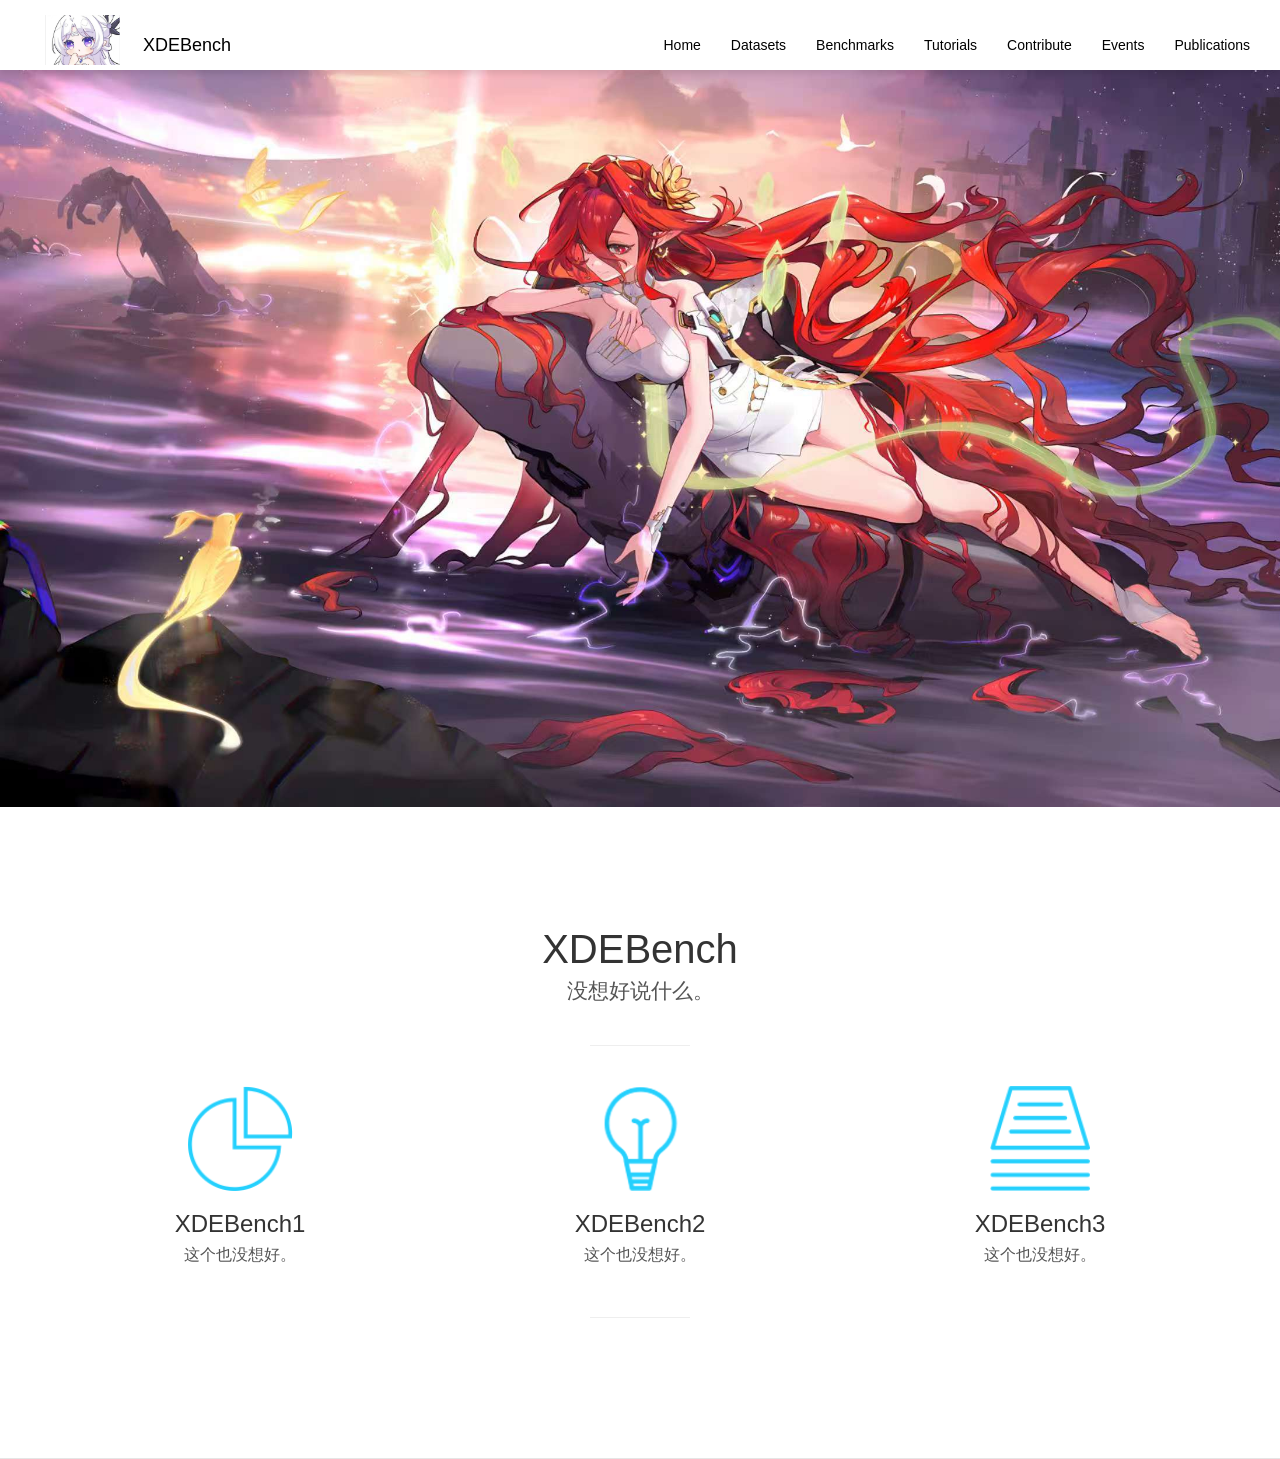
==== index.html @ a9903082 "Add files via upload" ====
<!DOCTYPE html>
<html lang="en">

<head>
    <meta charset="UTF-8">
    <title></title>
    <meta name="viewport" content="width=device-width, initial-scale=1.0">
    <link href="/css/bootstrap.min.css" rel="stylesheet" type="text/css">
    <link href="/css/docs.css" rel="stylesheet" type="text/css">
    <link href="/css/syntax.css" rel="stylesheet" type="text/css">
    <link href="http://10.10.21.150:8988/css/all-normal.css" rel="stylesheet" type="text/css">
    <link href="/css/theme.css" rel="stylesheet" type="text/css">
    <script src="/js/jquery.min.js"></script>
    <script src="/js/bootstrap.min.js"></script>
    <script src="/js/docs.min.js"></script>
</head>

<body>
<header id="top" style="position: fixed; top: 0; left: 0; right: 0; z-index: 1030;
                         background: #fff; box-shadow: 0 4px 6px rgba(0,0,0,.1);">
  <div class="container-fluid">
    <nav class="navbar navbar-default" style="background:#fff; border:none; margin:0;">
      <div class="navbar-header">
        <!-- 折叠按钮（左）-->
        <button type="button" class="navbar-toggle collapsed"
                data-toggle="collapse" data-target="#main-nav">
          <span class="sr-only">Toggle navigation</span>
          <span class="icon-bar"></span>
          <span class="icon-bar"></span>
          <span class="icon-bar"></span>
        </button>

        <!-- Logo + Brand -->
        <a class="navbar-brand" href="/" style="color:#000;">
          <img src="/images/logo.png"
            height="50"
            alt="logo"
            style="display:inline-block;
            vertical-align:middle;
            margin-right:8px;
            margin-top:-20px;">   <!-- ← 调节这里 -->
          XDEBench
        </a>
      </div>

      <!-- 导航菜单（右）-->
      <div class="collapse navbar-collapse" id="main-nav">
        <ul class="nav navbar-nav navbar-right">
          <li><a href="/"         style="color:#000;">Home</a></li>
          <li><a href="/article"  style="color:#000;">Datasets</a></li>
          <li><a href="/common/const.html" style="color:#000;">Benchmarks</a></li>
          <li><a href="/ui/typeface.html"  style="color:#000;">Tutorials</a></li>
          <li><a href="/gulp/install.html" style="color:#000;">Contribute</a></li>
          <li><a href="/record/record.html" style="color:#000;">Events</a></li>
          <li><a href="/works/css3.html"    style="color:#000;">Publications</a></li>
          
        </ul>
      </div>
    </nav>
  </div>
</header>

<!-- 给页面主体加顶部 padding，防止被固定 header 遮住 -->
<style>
  body { padding-top: 60px; }  /* 根据 header 实际高度微调 */
</style>

<main class="bs-docs-masthead">
    <a href="javascript:void(0)" hidefocus="true">
        <img src="/images/biglogo.jpg" alt="XDEBench" width="100%">
    </a>
</main>
<div class="bs-docs-featurette">
    <div class="container-px">
        <h2 class="bs-docs-featurette-title">XDEBench</h2>
        <p class="lead">没想好说什么。</p>

        <hr class="half-rule">

        <div class="row">
            <div class="col-sm-4">
                <img src="assets/images/index/icon1.png" height="105"/>
                <h3>XDEBench1</h3>
                <p>这个也没想好。</p>
            </div>
            <div class="col-sm-4">
                <img src="assets/images/index/icon2.png" height="105"/>
                <h3>XDEBench2</h3>
                <p>这个也没想好。</p>
            </div>
            <div class="col-sm-4">
                <img src="assets/images/index/icon3.png" height="105"/>
                <h3>XDEBench3</h3>
                <p>这个也没想好。</p>
            </div>
        </div>
        <hr class="half-rule">
    </div>
</div>
<footer class="footer navbar-inverse navbar-fixed-bottom">
    <p class="copyright">&copy;2025 XDEBench</p>
</footer>

</body>
</html>
---- css/docs.css ----
.hll {
    background-color: #ffc
}

.c {
    color: #999
}

.err {
    color: #A00;
    background-color: #FAA
}

.k {
    color: #069
}

.o {
    color: #555
}

.cm {
    color: #999
}

.cp {
    color: #099
}

.c1 {
    color: #999
}

.cs {
    color: #999
}

.gd {
    background-color: #FCC;
    border: 1px solid #C00
}

.ge {
    font-style: italic
}

.gr {
    color: red
}

.gh {
    color: #030
}

.gi {
    background-color: #CFC;
    border: 1px solid #0C0
}

.go {
    color: #AAA
}

.gp {
    color: #009
}

.gu {
    color: #030
}

.gt {
    color: #9C6
}

.kc {
    color: #069
}

.kd {
    color: #069
}

.kn {
    color: #069
}

.kp {
    color: #069
}

.kr {
    color: #069
}

.kt {
    color: #078
}

.m {
    color: #F60
}

.s {
    color: #d44950
}

.na {
    color: #4f9fcf
}

.nb {
    color: #366
}

.nc {
    color: #0A8
}

.no {
    color: #360
}

.nd {
    color: #99F
}

.ni {
    color: #999
}

.ne {
    color: #C00
}

.nf {
    color: #C0F
}

.nl {
    color: #99F
}

.nn {
    color: #0CF
}

.nt {
    color: #2f6f9f
}

.nv {
    color: #033
}

.ow {
    color: #000
}

.w {
    color: #bbb
}

.mf {
    color: #F60
}

.mh {
    color: #F60
}

.mi {
    color: #F60
}

.mo {
    color: #F60
}

.sb {
    color: #C30
}

.sc {
    color: #C30
}

.sd {
    color: #C30;
    font-style: italic
}

.s2 {
    color: #C30
}

.se {
    color: #C30
}

.sh {
    color: #C30
}

.si {
    color: #A00
}

.sx {
    color: #C30
}

.sr {
    color: #3AA
}

.s1 {
    color: #C30
}

.ss {
    color: #FC3
}

.bp {
    color: #366
}

.vc {
    color: #033
}

.vg {
    color: #033
}

.vi {
    color: #033
}

.il {
    color: #F60
}

.css .nt+.nt,.css .o,.css .o+.nt {
    color: #999
}

/*!
 * Bootstrap Docs (http://getbootstrap.com)
 * Copyright 2011-2015 Twitter, Inc.
 * Licensed under the Creative Commons Attribution 3.0 Unported License. For
 * details, see https://creativecommons.org/licenses/by/3.0/.
 */
body {
    position: relative
}

.table code {
    font-size: 13px;
    font-weight: 400
}

h2 code,h3 code,h4 code {
    background-color: inherit
}

.btn-outline {
    color: #563d7c;
    background-color: transparent;
    border-color: #563d7c
}

.btn-outline:active,.btn-outline:focus,.btn-outline:hover {
    color: #fff;
    background-color: #563d7c;
    border-color: #563d7c
}

.btn-outline-inverse {
    color: #fff;
    background-color: transparent;
    border-color: #cdbfe3
}

.btn-outline-inverse:active,.btn-outline-inverse:focus,.btn-outline-inverse:hover {
    color: #563d7c;
    text-shadow: none;
    background-color: #fff;
    border-color: #fff
}

.bs-docs-booticon {
    display: block;
    font-weight: 500;
    color: #fff;
    text-align: center;
    cursor: default;
    background-color: #563d7c;
    border-radius: 15%
}

.bs-docs-booticon-sm {
    width: 30px;
    height: 30px;
    font-size: 20px;
    line-height: 28px
}

.bs-docs-booticon-lg {
    width: 144px;
    height: 144px;
    font-size: 108px;
    line-height: 140px
}

.bs-docs-booticon-inverse {
    color: #563d7c;
    background-color: #fff
}

.bs-docs-booticon-outline {
    background-color: transparent;
    border: 1px solid #cdbfe3
}

#skippy {
    display: block;
    padding: 1em;
    color: #fff;
    background-color: #6f5499;
    outline: 0
}

#skippy .skiplink-text {
    padding: .5em;
    outline: 1px dotted
}

#content:focus {
    outline: 0
}

.bs-docs-nav {
    margin-bottom: 0;
    background-color: #fff;
    border-bottom: 0
}

.bs-home-nav .bs-nav-b {
    display: none
}

.bs-docs-nav .navbar-brand,.bs-docs-nav .navbar-nav>li>a {
    font-weight: 500;
    color: #563d7c
}

.bs-docs-nav .navbar-nav>.active>a,.bs-docs-nav .navbar-nav>.active>a:hover,.bs-docs-nav .navbar-nav>li>a:hover {
    color: #463265;
    background-color: #f9f9f9
}

.bs-docs-nav .navbar-toggle .icon-bar {
    background-color: #563d7c
}

.bs-docs-nav .navbar-header .navbar-toggle {
    border-color: #fff
}

.bs-docs-nav .navbar-header .navbar-toggle:focus,.bs-docs-nav .navbar-header .navbar-toggle:hover {
    background-color: #f9f9f9;
    border-color: #f9f9f9
}

.bs-docs-footer {
    padding-top: 40px;
    padding-bottom: 40px;
    margin-top: 100px;
    color: #767676;
    text-align: center;
    border-top: 1px solid #e5e5e5
}

.bs-docs-footer-links {
    padding-left: 0;
    margin-top: 20px
}

.bs-docs-footer-links li {
    display: inline;
    padding: 0 2px
}

.bs-docs-footer-links li:first-child {
    padding-left: 0
}

@media (min-width: 768px) {
    .bs-docs-footer p {
        margin-bottom:0
    }
}

.bs-docs-social {
    margin-bottom: 20px;
    text-align: center
}

.bs-docs-social-buttons {
    display: inline-block;
    padding-left: 0;
    margin-bottom: 0;
    list-style: none
}

.bs-docs-social-buttons li {
    display: inline-block;
    padding: 5px 8px;
    line-height: 1
}

.bs-docs-social-buttons .twitter-follow-button {
    width: 225px!important
}

.bs-docs-social-buttons .twitter-share-button {
    width: 98px!important
}

.github-btn {
    overflow: hidden;
    border: 0
}

.bs-docs-header,.bs-docs-masthead {
    position: relative;
    padding: 30px 0;
    color: #cdbfe3;
    text-align: center;
    text-shadow: 0 1px 0 rgba(0,0,0,.1);
    background-color: #6f5499;
    background-image: -webkit-gradient(linear,left top,left bottom,from(#563d7c),to(#6f5499));
    background-image: -webkit-linear-gradient(top,#563d7c 0,#6f5499 100%);
    background-image: -o-linear-gradient(top,#563d7c 0,#6f5499 100%);
    background-image: linear-gradient(to bottom,#563d7c 0,#6f5499 100%);
    filter: progid:DXImageTransform.Microsoft.gradient(startColorstr='#563d7c', endColorstr='#6F5499', GradientType=0);
    background-repeat: repeat-x
}

.bs-docs-masthead .bs-docs-booticon {
    margin: 0 auto 30px
}

.bs-docs-masthead h1 {
    font-weight: 300;
    line-height: 1;
    color: #fff
}

.bs-docs-masthead .lead {
    margin: 0 auto 30px;
    font-size: 20px;
    color: #fff
}

.bs-docs-masthead .version {
    margin-top: -15px;
    margin-bottom: 30px;
    color: #9783b9
}

.bs-docs-masthead .btn {
    width: 100%;
    padding: 15px 30px;
    font-size: 20px
}

@media (min-width: 480px) {
    .bs-docs-masthead .btn {
        width:auto
    }
}

@media (min-width: 768px) {
    .bs-docs-masthead {
        padding:0 0
    }

    .bs-docs-masthead h1 {
        font-size: 60px
    }

    .bs-docs-masthead .lead {
        font-size: 24px
    }
}

@media (min-width: 992px) {
    .bs-docs-masthead .lead {
        width:80%;
        font-size: 30px
    }
}

.bs-docs-header {
    margin-bottom: 40px;
    font-size: 20px
}

.bs-docs-header h1 {
    margin-top: 0;
    color: #fff
}

.bs-docs-header p {
    margin-bottom: 0;
    font-weight: 300;
    line-height: 1.4
}

.bs-docs-header .container {
    position: relative
}

@media (min-width: 768px) {
    .bs-docs-header {
        padding-top:60px;
        padding-bottom: 60px;
        font-size: 24px;
        text-align: left
    }

    .bs-docs-header h1 {
        font-size: 60px;
        line-height: 1
    }
}

@media (min-width: 992px) {
    .bs-docs-header h1,.bs-docs-header p {
        margin-right:380px
    }
}

.carbonad {
    width: auto!important;
    height: auto!important;
    padding: 20px!important;
    margin: 30px -15px -31px!important;
    overflow: hidden;
    font-size: 13px!important;
    line-height: 16px!important;
    text-align: left;
    background: 0 0!important;
    border: solid #866ab3!important;
    border-width: 1px 0!important
}

.carbonad-img {
    margin: 0!important
}

.carbonad-tag,.carbonad-text {
    display: block!important;
    float: none!important;
    width: auto!important;
    height: auto!important;
    margin-left: 145px!important;
    font-family: "Helvetica Neue",Helvetica,Arial,sans-serif!important
}

.carbonad-text {
    padding-top: 0!important
}

.carbonad-tag {
    color: inherit!important;
    text-align: left!important
}

.carbonad-tag a,.carbonad-text a {
    color: #fff!important
}

.carbonad #azcarbon>img {
    display: none
}

@media (min-width: 480px) {
    .carbonad {
        width:330px!important;
        margin: 20px auto!important;
        border-width: 1px!important;
        border-radius: 4px
    }

    .bs-docs-masthead .carbonad {
        margin: 50px auto 0!important
    }
}

@media (min-width: 768px) {
    .carbonad {
        margin-right:0!important;
        margin-left: 0!important
    }
}

@media (min-width: 992px) {
    .carbonad {
        position:absolute;
        top: 0;
        right: 15px;
        width: 330px!important;
        padding: 15px!important;
        margin: 0!important
    }

    .bs-docs-masthead .carbonad {
        position: static
    }
}

.bs-docs-featurette {
    padding-top: 40px;
    padding-bottom: 40px;
    font-size: 16px;
    line-height: 1.5;
    color: #555;
    text-align: center;
    background-color: #fff;
    border-bottom: 1px solid #e5e5e5
}

.bs-docs-featurette+.bs-docs-footer {
    margin-top: 0;
    border-top: 0
}

.bs-docs-featurette-title {
    margin-bottom: 5px;
    font-size: 30px;
    font-weight: 400;
    color: #333
}

.half-rule {
    width: 100px;
    margin: 40px auto
}

.bs-docs-featurette h3 {
    margin-bottom: 5px;
    font-weight: 400;
    color: #333
}

.bs-docs-featurette-img {
    display: block;
    margin-bottom: 20px;
    color: #333
}

.bs-docs-featurette-img:hover {
    color: #337ab7;
    text-decoration: none
}

.bs-docs-featurette-img img {
    display: block;
    margin-bottom: 15px
}

@media (min-width: 480px) {
    .bs-docs-featurette .img-responsive {
        margin-top:30px
    }
}

@media (min-width: 768px) {
    .bs-docs-featurette {
        padding-top:100px;
        padding-bottom: 100px
    }

    .bs-docs-featurette-title {
        font-size: 40px
    }

    .bs-docs-featurette .lead {
        max-width: 80%;
        margin-right: auto;
        margin-left: auto
    }

    .bs-docs-featurette .img-responsive {
        margin-top: 0
    }
}

.bs-docs-featured-sites {
    margin-right: -1px;
    margin-left: -1px
}

.bs-docs-featured-sites .col-xs-6 {
    padding: 1px
}

.bs-docs-featured-sites .img-responsive {
    margin-top: 0
}

@media (min-width: 768px) {
    .bs-docs-featured-sites .col-sm-3:first-child img {
        border-top-left-radius:4px;
        border-bottom-left-radius: 4px
    }

    .bs-docs-featured-sites .col-sm-3:last-child img {
        border-top-right-radius: 4px;
        border-bottom-right-radius: 4px
    }
}

.bs-examples .thumbnail {
    margin-bottom: 10px
}

.bs-examples h4 {
    margin-bottom: 5px
}

.bs-examples p {
    margin-bottom: 20px
}

@media (max-width: 480px) {
    .bs-examples {
        margin-right:-10px;
        margin-left: -10px
    }

    .bs-examples>[class^=col-] {
        padding-right: 10px;
        padding-left: 10px
    }
}

.bs-docs-sidebar.affix {
    position: static
}

@media (min-width: 768px) {
    .bs-docs-sidebar {
        padding-left:20px
    }
}

.bs-docs-sidenav {
    margin-top: 20px;
    margin-bottom: 20px
}

.bs-docs-sidebar .nav>li>a {
    display: block;
    padding: 4px 20px;
    font-size: 13px;
    font-weight: 500;
    color: #767676
}

.bs-docs-sidebar .nav>li>a:focus,.bs-docs-sidebar .nav>li>a:hover {
    padding-left: 19px;
    color: #563d7c;
    text-decoration: none;
    background-color: transparent;
    border-left: 1px solid #563d7c
}

.bs-docs-sidebar .nav>.active:focus>a,.bs-docs-sidebar .nav>.active:hover>a,.bs-docs-sidebar .nav>.active>a {
    padding-left: 18px;
    font-weight: 700;
    color: #563d7c;
    background-color: transparent;
    border-left: 2px solid #563d7c
}

.bs-docs-sidebar .nav .nav {
    /*display: none;*/
    padding-bottom: 10px
}

.bs-docs-sidebar .nav .nav>li>a {
    padding-top: 1px;
    padding-bottom: 1px;
    padding-left: 30px;
    font-size: 12px;
    font-weight: 400
}

.bs-docs-sidebar .nav .nav>li>a:focus,.bs-docs-sidebar .nav .nav>li>a:hover {
    padding-left: 29px
}

.bs-docs-sidebar .nav .nav>.active:focus>a,.bs-docs-sidebar .nav .nav>.active:hover>a,.bs-docs-sidebar .nav .nav>.active>a {
    padding-left: 28px;
    font-weight: 500
}

.back-to-top,.bs-docs-theme-toggle {
    display: none;
    padding: 4px 10px;
    margin-top: 10px;
    margin-left: 10px;
    font-size: 12px;
    font-weight: 500;
    color: #999
}

.back-to-top:hover,.bs-docs-theme-toggle:hover {
    color: #563d7c;
    text-decoration: none
}

.bs-docs-theme-toggle {
    margin-top: 0
}

@media (min-width: 768px) {
    .back-to-top,.bs-docs-theme-toggle {
        display:block
    }
}

@media (min-width: 992px) {
    .bs-docs-sidebar .nav>.active>ul {
        display:block
    }

    .bs-docs-sidebar.affix,.bs-docs-sidebar.affix-bottom {
        /* width: 213px;*/
     }

     .bs-docs-sidebar.affix {
         position: fixed;
         top: 20px
     }

     .bs-docs-sidebar.affix-bottom {
         position: absolute
     }

     .bs-docs-sidebar.affix .bs-docs-sidenav,.bs-docs-sidebar.affix-bottom .bs-docs-sidenav {
         margin-top: 0;
         margin-bottom: 0
     }
 }

 @media (min-width: 1200px) {
     .bs-docs-sidebar.affix,.bs-docs-sidebar.affix-bottom {
         /* width:263px */
    }
}

.bs-docs-section {
    margin-bottom: 60px
}

.bs-docs-section:last-child {
    margin-bottom: 0
}

h1[id] {
    padding-top: 20px;
    margin-top: 0
}

.bs-callout {
    padding: 20px;
    margin: 20px 0;
    border: 1px solid #eee;
    border-left-width: 5px;
    border-radius: 3px
}

.bs-callout h4 {
    margin-top: 0;
    margin-bottom: 5px
}

.bs-callout p:last-child {
    margin-bottom: 0
}

.bs-callout code {
    border-radius: 3px
}

.bs-callout+.bs-callout {
    margin-top: -5px
}

.bs-callout-danger {
    border-left-color: #ce4844
}

.bs-callout-danger h4 {
    color: #ce4844
}

.bs-callout-warning {
    border-left-color: #aa6708
}

.bs-callout-warning h4 {
    color: #aa6708
}

.bs-callout-info {
    border-left-color: #1b809e
}

.bs-callout-info h4 {
    color: #1b809e
}

.color-swatches {
    margin: 0 -5px;
    overflow: hidden
}

.color-swatch {
    float: left;
    width: 60px;
    height: 60px;
    margin: 0 5px;
    border-radius: 3px
}

@media (min-width: 768px) {
    .color-swatch {
        width:100px;
        height: 100px
    }
}

.color-swatches .gray-darker {
    background-color: #222
}

.color-swatches .gray-dark {
    background-color: #333
}

.color-swatches .gray {
    background-color: #555
}

.color-swatches .gray-light {
    background-color: #999
}

.color-swatches .gray-lighter {
    background-color: #eee
}

.color-swatches .brand-primary {
    background-color: #337ab7
}

.color-swatches .brand-success {
    background-color: #5cb85c
}

.color-swatches .brand-warning {
    background-color: #f0ad4e
}

.color-swatches .brand-danger {
    background-color: #d9534f
}

.color-swatches .brand-info {
    background-color: #5bc0de
}

.color-swatches .bs-purple {
    background-color: #563d7c
}

.color-swatches .bs-purple-light {
    background-color: #c7bfd3
}

.color-swatches .bs-purple-lighter {
    background-color: #e5e1ea
}

.color-swatches .bs-gray {
    background-color: #f9f9f9
}

.bs-team .team-member {
    line-height: 32px;
    color: #555
}

.bs-team .team-member:hover {
    color: #333;
    text-decoration: none
}

.bs-team .github-btn {
    float: right;
    width: 180px;
    height: 20px;
    margin-top: 6px
}

.bs-team img {
    float: left;
    width: 32px;
    margin-right: 10px;
    border-radius: 4px
}

.bs-docs-browser-bugs td p {
    margin-bottom: 0
}

.bs-docs-browser-bugs th:first-child {
    width: 18%
}

.show-grid {
    margin-bottom: 15px
}

.show-grid [class^=col-] {
    padding-top: 10px;
    padding-bottom: 10px;
    background-color: #eee;
    background-color: rgba(86,61,124,.15);
    border: 1px solid #ddd;
    border: 1px solid rgba(86,61,124,.2)
}

.bs-example {
    position: relative;
    padding: 45px 15px 15px;
    margin: 0 -15px 15px;
    border-color: #e5e5e5 #eee #eee;
    border-style: solid;
    border-width: 1px 0;
    -webkit-box-shadow: inset 0 3px 6px rgba(0,0,0,.05);
    box-shadow: inset 0 3px 6px rgba(0,0,0,.05)
}

.bs-example:after {
    position: absolute;
    top: 15px;
    left: 15px;
    font-size: 12px;
    font-weight: 700;
    color: #959595;
    text-transform: uppercase;
    letter-spacing: 1px;
    content: "Example"
}

.bs-example-padded-bottom {
    padding-bottom: 24px
}

.bs-example+.highlight,.bs-example+.zero-clipboard+.highlight {
    margin: -15px -15px 15px;
    border-width: 0 0 1px;
    border-radius: 0
}

@media (min-width: 768px) {
    .bs-example {
        margin-right:0;
        margin-left: 0;
        background-color: #fff;
        border-color: #ddd;
        border-width: 1px;
        border-radius: 4px 4px 0 0;
        -webkit-box-shadow: none;
        box-shadow: none
    }

    .bs-example+.highlight,.bs-example+.zero-clipboard+.highlight {
        margin-top: -16px;
        margin-right: 0;
        margin-left: 0;
        border-width: 1px;
        border-bottom-right-radius: 4px;
        border-bottom-left-radius: 4px
    }

    .bs-example-standalone {
        border-radius: 4px
    }
}

.bs-example .container {
    width: auto
}

.bs-example>.alert:last-child,.bs-example>.form-control:last-child,.bs-example>.jumbotron:last-child,.bs-example>.list-group:last-child,.bs-example>.navbar:last-child,.bs-example>.panel:last-child,.bs-example>.progress:last-child,.bs-example>.table-responsive:last-child>.table,.bs-example>.table:last-child,.bs-example>.well:last-child,.bs-example>blockquote:last-child,.bs-example>ol:last-child,.bs-example>p:last-child,.bs-example>ul:last-child {
    margin-bottom: 0
}

.bs-example>p>.close {
    float: none
}

.bs-example-type .table .type-info {
    color: #767676;
    vertical-align: middle
}

.bs-example-type .table td {
    padding: 15px 0;
    border-color: #eee
}

.bs-example-type .table tr:first-child td {
    border-top: 0
}

.bs-example-type h1,.bs-example-type h2,.bs-example-type h3,.bs-example-type h4,.bs-example-type h5,.bs-example-type h6 {
    margin: 0
}

.bs-example-bg-classes p {
    padding: 15px
}

.bs-example>.img-circle,.bs-example>.img-rounded,.bs-example>.img-thumbnail {
    margin: 5px
}

.bs-example>.table-responsive>.table {
    background-color: #fff
}

.bs-example>.btn,.bs-example>.btn-group {
    margin-top: 5px;
    margin-bottom: 5px
}

.bs-example>.btn-toolbar+.btn-toolbar {
    margin-top: 10px
}

.bs-example-control-sizing input[type=text]+input[type=text],.bs-example-control-sizing select {
    margin-top: 10px
}

.bs-example-form .input-group {
    margin-bottom: 10px
}

.bs-example>textarea.form-control {
    resize: vertical
}

.bs-example>.list-group {
    max-width: 400px
}

.bs-example .navbar:last-child {
    margin-bottom: 0
}

.bs-navbar-bottom-example,.bs-navbar-top-example {
    z-index: 1;
    padding: 0;
    overflow: hidden
}

.bs-navbar-bottom-example .navbar-header,.bs-navbar-top-example .navbar-header {
    margin-left: 0
}

.bs-navbar-bottom-example .navbar-fixed-bottom,.bs-navbar-top-example .navbar-fixed-top {
    position: relative;
    margin-right: 0;
    margin-left: 0
}

.bs-navbar-top-example {
    padding-bottom: 45px
}

.bs-navbar-top-example:after {
    top: auto;
    bottom: 15px
}

.bs-navbar-top-example .navbar-fixed-top {
    top: -1px
}

.bs-navbar-bottom-example {
    padding-top: 45px
}

.bs-navbar-bottom-example .navbar-fixed-bottom {
    bottom: -1px
}

.bs-navbar-bottom-example .navbar {
    margin-bottom: 0
}

@media (min-width: 768px) {
    .bs-navbar-bottom-example .navbar-fixed-bottom,.bs-navbar-top-example .navbar-fixed-top {
        position:absolute
    }
}

.bs-example .pagination {
    margin-top: 10px;
    margin-bottom: 10px
}

.bs-example>.pager {
    margin-top: 0
}

.bs-example-modal {
    background-color: #f5f5f5
}

.bs-example-modal .modal {
    position: relative;
    top: auto;
    right: auto;
    bottom: auto;
    left: auto;
    z-index: 1;
    display: block
}

.bs-example-modal .modal-dialog {
    left: auto;
    margin-right: auto;
    margin-left: auto
}

.bs-example>.dropdown>.dropdown-toggle {
    float: left
}

.bs-example>.dropdown>.dropdown-menu {
    position: static;
    display: block;
    margin-bottom: 5px;
    clear: left
}

.bs-example-tabs .nav-tabs {
    margin-bottom: 15px
}

.bs-example-tooltips {
    text-align: center
}

.bs-example-tooltips>.btn {
    margin-top: 5px;
    margin-bottom: 5px
}

.bs-example-tooltip .tooltip {
    position: relative;
    display: inline-block;
    margin: 10px 20px;
    opacity: 1
}

.bs-example-popover {
    padding-bottom: 24px;
    background-color: #f9f9f9
}

.bs-example-popover .popover {
    position: relative;
    display: block;
    float: left;
    width: 260px;
    margin: 20px
}

.scrollspy-example {
    position: relative;
    height: 200px;
    margin-top: 10px;
    overflow: auto
}

.bs-example>.nav-pills-stacked-example {
    max-width: 300px
}

#collapseExample .well {
    margin-bottom: 0
}

.bs-events-table>tbody>tr>td:first-child,.bs-events-table>thead>tr>th:first-child {
    white-space: nowrap
}

.bs-events-table>thead>tr>th:first-child {
    width: 150px
}

.js-options-table>thead>tr>th:nth-child(1),.js-options-table>thead>tr>th:nth-child(2) {
    width: 100px
}

.js-options-table>thead>tr>th:nth-child(3) {
    width: 50px
}

.highlight {
    padding: 9px 14px;
    margin-bottom: 14px;
    background-color: #f7f7f9;
    border: 1px solid #e1e1e8;
    border-radius: 4px
}

.highlight pre {
    padding: 0;
    margin-top: 0;
    margin-bottom: 0;
    word-break: normal;
    white-space: nowrap;
    background-color: transparent;
    border: 0
}

.highlight pre code {
    font-size: inherit;
    color: #333
}

.highlight pre code:first-child {
    display: inline-block;
    padding-right: 45px
}

.table-responsive .highlight pre {
    white-space: normal
}

.bs-table th small,.responsive-utilities th small {
    display: block;
    font-weight: 400;
    color: #999
}

.responsive-utilities tbody th {
    font-weight: 400
}

.responsive-utilities td {
    text-align: center
}

.responsive-utilities td.is-visible {
    color: #468847;
    background-color: #dff0d8!important
}

.responsive-utilities td.is-hidden {
    color: #ccc;
    background-color: #f9f9f9!important
}

.responsive-utilities-test {
    margin-top: 5px
}

.responsive-utilities-test .col-xs-6 {
    margin-bottom: 10px
}

.responsive-utilities-test span {
    display: block;
    padding: 15px 10px;
    font-size: 14px;
    font-weight: 700;
    line-height: 1.1;
    text-align: center;
    border-radius: 4px
}

.hidden-on .col-xs-6 .hidden-lg,.hidden-on .col-xs-6 .hidden-md,.hidden-on .col-xs-6 .hidden-sm,.hidden-on .col-xs-6 .hidden-xs,.visible-on .col-xs-6 .hidden-lg,.visible-on .col-xs-6 .hidden-md,.visible-on .col-xs-6 .hidden-sm,.visible-on .col-xs-6 .hidden-xs {
    color: #999;
    border: 1px solid #ddd
}

.hidden-on .col-xs-6 .visible-lg-block,.hidden-on .col-xs-6 .visible-md-block,.hidden-on .col-xs-6 .visible-sm-block,.hidden-on .col-xs-6 .visible-xs-block,.visible-on .col-xs-6 .visible-lg-block,.visible-on .col-xs-6 .visible-md-block,.visible-on .col-xs-6 .visible-sm-block,.visible-on .col-xs-6 .visible-xs-block {
    color: #468847;
    background-color: #dff0d8;
    border: 1px solid #d6e9c6
}

.bs-glyphicons {
    margin: 0 -10px 20px;
    overflow: hidden
}

.bs-glyphicons-list {
    padding-left: 0;
    list-style: none
}

.bs-glyphicons li {
    float: left;
    width: 25%;
    height: 115px;
    padding: 10px;
    font-size: 10px;
    line-height: 1.4;
    text-align: center;
    background-color: #f9f9f9;
    border: 1px solid #fff
}

.bs-glyphicons .glyphicon {
    margin-top: 5px;
    margin-bottom: 10px;
    font-size: 24px
}

.bs-glyphicons .glyphicon-class {
    display: block;
    text-align: center;
    word-wrap: break-word
}

.bs-glyphicons li:hover {
    color: #fff;
    background-color: #563d7c
}

@media (min-width: 768px) {
    .bs-glyphicons {
        margin-right:0;
        margin-left: 0
    }

    .bs-glyphicons li {
        width: 12.5%;
        font-size: 12px
    }
}

.bs-customizer .toggle {
    float: right;
    margin-top: 25px
}

.bs-customizer label {
    margin-top: 10px;
    font-weight: 500;
    color: #555
}

.bs-customizer h2 {
    padding-top: 30px;
    margin-top: 0;
    margin-bottom: 5px
}

.bs-customizer h3 {
    margin-bottom: 0
}

.bs-customizer h4 {
    margin-top: 15px;
    margin-bottom: 0
}

.bs-customizer .bs-callout h4 {
    margin-top: 0;
    margin-bottom: 5px
}

.bs-customizer input[type=text] {
    font-family: Menlo,Monaco,Consolas,"Courier New",monospace;
    background-color: #fafafa
}

.bs-customizer .help-block {
    margin-bottom: 5px;
    font-size: 12px
}

#less-section label {
    font-weight: 400
}

.bs-customize-download .btn-outline {
    padding: 20px
}

.bs-customizer-alert {
    position: fixed;
    top: 0;
    right: 0;
    left: 0;
    z-index: 1030;
    padding: 15px 0;
    color: #fff;
    background-color: #d9534f;
    border-bottom: 1px solid #b94441;
    -webkit-box-shadow: inset 0 1px 0 rgba(255,255,255,.25);
    box-shadow: inset 0 1px 0 rgba(255,255,255,.25)
}

.bs-customizer-alert .close {
    margin-top: -4px;
    font-size: 24px
}

.bs-customizer-alert p {
    margin-bottom: 0
}

.bs-customizer-alert .glyphicon {
    margin-right: 5px
}

.bs-customizer-alert pre {
    margin: 10px 0 0;
    color: #fff;
    background-color: #a83c3a;
    border-color: #973634;
    -webkit-box-shadow: inset 0 2px 4px rgba(0,0,0,.05),0 1px 0 rgba(255,255,255,.1);
    box-shadow: inset 0 2px 4px rgba(0,0,0,.05),0 1px 0 rgba(255,255,255,.1)
}

.bs-dropzone {
    position: relative;
    padding: 20px;
    margin-bottom: 20px;
    color: #777;
    text-align: center;
    border: 2px dashed #eee;
    border-radius: 4px
}

.bs-dropzone .import-header {
    margin-bottom: 5px
}

.bs-dropzone .glyphicon-download-alt {
    font-size: 40px
}

.bs-dropzone hr {
    width: 100px
}

.bs-dropzone .lead {
    margin-bottom: 10px;
    font-weight: 400;
    color: #333
}

#import-manual-trigger {
    cursor: pointer
}

.bs-dropzone p:last-child {
    margin-bottom: 0
}

.bs-brand-logos {
    display: table;
    width: 100%;
    margin-bottom: 15px;
    overflow: hidden;
    color: #563d7c;
    background-color: #f9f9f9;
    border-radius: 4px
}

.bs-brand-item {
    padding: 60px 0;
    text-align: center
}

.bs-brand-item+.bs-brand-item {
    border-top: 1px solid #fff
}

.bs-brand-logos .inverse {
    color: #fff;
    background-color: #563d7c
}

.bs-brand-item h1,.bs-brand-item h3 {
    margin-top: 0;
    margin-bottom: 0
}

.bs-brand-item .bs-docs-booticon {
    margin-right: auto;
    margin-left: auto
}

.bs-brand-item .glyphicon {
    width: 30px;
    height: 30px;
    margin: 10px auto -10px;
    line-height: 30px;
    color: #fff;
    border-radius: 50%
}

.bs-brand-item .glyphicon-ok {
    background-color: #5cb85c
}

.bs-brand-item .glyphicon-remove {
    background-color: #d9534f
}

@media (min-width: 768px) {
    .bs-brand-item {
        display:table-cell;
        width: 1%
    }

    .bs-brand-item+.bs-brand-item {
        border-top: 0;
        border-left: 1px solid #fff
    }

    .bs-brand-item h1 {
        font-size: 60px
    }
}

.zero-clipboard {
    position: relative;
    display: none
}

.btn-clipboard {
    position: absolute;
    top: 0;
    right: 0;
    z-index: 10;
    display: block;
    padding: 5px 8px;
    font-size: 12px;
    color: #767676;
    cursor: pointer;
    background-color: #fff;
    border: 1px solid #e1e1e8;
    border-radius: 0 4px 0 4px
}

.btn-clipboard-hover {
    color: #fff;
    background-color: #563d7c;
    border-color: #563d7c
}

@media (min-width: 768px) {
    .zero-clipboard {
        display:block
    }

    .bs-example+.zero-clipboard .btn-clipboard {
        top: -16px;
        border-top-right-radius: 0
    }
}

.anchorjs-link {
    color: inherit
}

@media (max-width: 480px) {
    .anchorjs-link {
        display:none
    }
}

:hover>.anchorjs-link {
    opacity: .75;
    -webkit-transition: color .16s linear;
    -o-transition: color .16s linear;
    transition: color .16s linear
}

.anchorjs-link:focus,:hover>.anchorjs-link:hover {
    text-decoration: none;
    opacity: 1
}

#focusedInput {
    border-color: #ccc;
    border-color: rgba(82,168,236,.8);
    outline: 0;
    outline: thin dotted\9;
    -webkit-box-shadow: 0 0 8px rgba(82,168,236,.6);
    box-shadow: 0 0 8px rgba(82,168,236,.6)
}
---- css/syntax.css ----
/* This css file is the colorful.css theme from https://github.com/iwootten/jekyll-syntax */

.highlight .hll { background-color: #ffffcc }
.highlight  { background: #ffffff; }
.highlight .c { color: #888888 } /* Comment */
.highlight .err { color: #FF0000; background-color: #FFAAAA } /* Error */
.highlight .k { color: #008800; font-weight: bold } /* Keyword */
.highlight .o { color: #333333 } /* Operator */
.highlight .cm { color: #888888 } /* Comment.Multiline */
.highlight .cp { color: #557799 } /* Comment.Preproc */
.highlight .c1 { color: #888888 } /* Comment.Single */
.highlight .cs { color: #cc0000; font-weight: bold } /* Comment.Special */
.highlight .gd { color: #A00000 } /* Generic.Deleted */
.highlight .ge { font-style: italic } /* Generic.Emph */
.highlight .gr { color: #FF0000 } /* Generic.Error */
.highlight .gh { color: #000080; font-weight: bold } /* Generic.Heading */
.highlight .gi { color: #00A000 } /* Generic.Inserted */
.highlight .go { color: #888888 } /* Generic.Output */
.highlight .gp { color: #c65d09; font-weight: bold } /* Generic.Prompt */
.highlight .gs { font-weight: bold } /* Generic.Strong */
.highlight .gu { color: #800080; font-weight: bold } /* Generic.Subheading */
.highlight .gt { color: #0044DD } /* Generic.Traceback */
.highlight .kc { color: #008800; font-weight: bold } /* Keyword.Constant */
.highlight .kd { color: #008800; font-weight: bold } /* Keyword.Declaration */
.highlight .kn { color: #008800; font-weight: bold } /* Keyword.Namespace */
.highlight .kp { color: #003388; font-weight: bold } /* Keyword.Pseudo */
.highlight .kr { color: #008800; font-weight: bold } /* Keyword.Reserved */
.highlight .kt { color: #333399; font-weight: bold } /* Keyword.Type */
.highlight .m { color: #6600EE; font-weight: bold } /* Literal.Number */
.highlight .s { background-color: #fff0f0 } /* Literal.String */
.highlight .na { color: #0000CC } /* Name.Attribute */
.highlight .nb { color: #007020 } /* Name.Builtin */
.highlight .nc { color: #BB0066; font-weight: bold } /* Name.Class */
.highlight .no { color: #003366; font-weight: bold } /* Name.Constant */
.highlight .nd { color: #555555; font-weight: bold } /* Name.Decorator */
.highlight .ni { color: #880000; font-weight: bold } /* Name.Entity */
.highlight .ne { color: #FF0000; font-weight: bold } /* Name.Exception */
.highlight .nf { color: #0066BB; font-weight: bold } /* Name.Function */
.highlight .nl { color: #997700; font-weight: bold } /* Name.Label */
.highlight .nn { color: #0e84b5; font-weight: bold } /* Name.Namespace */
.highlight .nt { color: #007700 } /* Name.Tag */
.highlight .nv { color: #996633 } /* Name.Variable */
.highlight .ow { color: #000000; font-weight: bold } /* Operator.Word */
.highlight .w { color: #bbbbbb } /* Text.Whitespace */
.highlight .mf { color: #6600EE; font-weight: bold } /* Literal.Number.Float */
.highlight .mh { color: #005588; font-weight: bold } /* Literal.Number.Hex */
.highlight .mi { color: #0000DD; font-weight: bold } /* Literal.Number.Integer */
.highlight .mo { color: #4400EE; font-weight: bold } /* Literal.Number.Oct */
.highlight .sb { background-color: #fff0f0 } /* Literal.String.Backtick */
.highlight .sc { color: #0044DD } /* Literal.String.Char */
.highlight .sd { color: #DD4422 } /* Literal.String.Doc */
.highlight .s2 { background-color: #fff0f0 } /* Literal.String.Double */
.highlight .se { color: #666666; font-weight: bold; background-color: #fff0f0 } /* Literal.String.Escape */
.highlight .sh { background-color: #fff0f0 } /* Literal.String.Heredoc */
.highlight .si { background-color: #eeeeee } /* Literal.String.Interpol */
.highlight .sx { color: #DD2200; background-color: #fff0f0 } /* Literal.String.Other */
.highlight .sr { color: #000000; background-color: #fff0ff } /* Literal.String.Regex */
.highlight .s1 { background-color: #fff0f0 } /* Literal.String.Single */
.highlight .ss { color: #AA6600 } /* Literal.String.Symbol */
.highlight .bp { color: #007020 } /* Name.Builtin.Pseudo */
.highlight .vc { color: #336699 } /* Name.Variable.Class */
.highlight .vg { color: #dd7700; font-weight: bold } /* Name.Variable.Global */
.highlight .vi { color: #3333BB } /* Name.Variable.Instance */
.highlight .il { color: #0000DD; font-weight: bold } /* Literal.Number.Integer.Long */
---- css/theme.css ----
body {
    font-family: 微软雅黑, 'Open Sans', sans-serif;
}

@font-face {
    font-family: "iconfont";
    src: url(../font/iconfont.ttf) format("truetype");
}

ul {
    list-style: none;
    margin: 0;
    padding: 0;
}

input,textarea {
    outline: none;
}
.tc {
    text-align: center;
}
.mb20 {
    margin-bottom: 20px;
}
.h100 {
    height: 100px;
}
.h150 {
    height: 150px;
}
.h40 {
    height: 40px;
}
.container-fluid {
    margin-top: 20px;
    margin-bottom: 0px;
}
.container-px {
    width: 1170px;
    margin: 0 auto;
}
.navbar {
    border-radius: 0;
    margin-bottom: 0;
}
.navbar-inverse .navbar-nav>li.active>a:hover {
    background: #777;
}
.copyright {
    color: #ffffff;
}

.footer {
    padding: 20px 0 10px;
    text-align: center;
}

.footer a {
    color: #ee4444;
}
.navbar-header {

}
.navbar-header img {
    padding:0 15px;
    float: left;
}
.sidebar h1 {
    color: #ee4444;
    font-size: 1.3em;
}

.sidebar a {
    color: #428bca;
}

.sidebar li {
    margin-top: .7em;
    line-height: 1em;
    margin-left: 10px;
}

.sidebar a:hover {
    color: #3071a9;
}

.container-left {
    margin: 0;
}

.well h1 {
    color: #aa6708;
    font-size: 1.4em;
    margin: 30px 0 10px;
    background: #fcf8e3;
    padding: 10px 5px;
    text-shadow: 1px 1px #000 ;
}
.well h1.none, .sidebar h1 {
    background: none;
    padding: 0;
    color: #333;
    text-shadow: none;
    margin-top: 20px;
}
.well h1.title {
    color: #428bca;
}
.well .time {
    margin-bottom: 20px;
}

.well h1.none:first-of-type,
.sidebar h1:first-of-type{
    margin-top: 0;
}

.well h1.none a{
    text-shadow: 1px 1px #000;
}

.well h5 {
    margin-top: 20px;
}
.well h5 strong {
    display: inline-block;
    padding: 5px 2px;
    background: #337ab7;
    text-shadow: 1px 1px 1px #000;
    color: #FFF;
}
.author {
    color: #ee4444;
}

.author a {
    color: #ee4444;
}

/*区块引用*/
blockquote {
    padding: 0;
    font-size: 14px;
}

blockquote li {
    margin-bottom: 5px;
}

/*给展现加个边框和内边距*/
.demo-border {
    border: 1px solid #CCC;
    padding: 10px;
    background: #FFF;
    margin-bottom: 20px;
    border-radius: 5px;
}

/*表格样式*/

.table > thead > tr > th,
.table > tbody > tr > th,
.table > thead > tr > td,
.table > tbody > tr > td{
    padding: 5px;
    line-height: 1.42857143;
}

/*图标展示*/
.demo-icons {
    overflow: hidden;
}
.demo-icons li {
    float: left;
    height: 180px;
    width: 195px;
    text-align: center;
}
.demo-icons li i {
    line-height: 1.4;
    font-size: 52px;
}
.demo-block {
    position: relative;
    margin-bottom: 20px;
}
.demo-block .ui-border-block {
    text-align: center;
    padding: 5px;
}

/*内边距*/
section[class^=ui-whitespace] {
    border: 1px solid #CCC;
    margin-bottom: 20px;
    background: #dff0d8;
}
section[class^=ui-whitespace] div{
    background: #ccc;
    text-align: center;
    color: #fff;
    padding: 5px;
}
.ui-whitespace-xxl{
    padding: 30px;
}
.ui-whitespace-xl{
    padding: 25px;
}
.ui-whitespace-lg{
    padding: 20px;
}
.ui-whitespace{
    padding: 15px;
}
.ui-whitespace-sm{
    padding: 10px;
}
.ui-whitespace-xs{
    padding: 5px;
}
.ui-whitespace-xs-lr{
    padding:0 5px;
}
.ui-whitespace-xs-tb{
    padding:5px 0;
}

/*图片*/
.demo-img {
    width: 150px;
    height: 80px;
    background: #ccc;
    margin-bottom: 10px;
}

/*弹性布局*/
.ui-flex div[class^=ui-col],
.ui-flex div[class^=ui-width],
.ui-fluid div[class^=ui-width]{
    background: #ccc;
    text-align: center;
    color: #fff;
    margin-bottom: 10px;
}
.ui-flex div[class^=ui-col],
.ui-width-10{
    margin:0 5px 5px 0;
}

/*标签*/
div[class^=ui-label-],
div[class^=ui-badge-]{
    padding: 5px;
}

/*按钮*/
.ui-btn-sm {
    width: 110px;
    height: 50px;
    line-height: 50px;
    border-radius: 6px;
    font-size: 26px;
}
.ui-btn {
    min-width: 110px;
    height: 60px;
    line-height: 60px;
    border-radius: 6px;
    font-size: 30px;
}
.ui-btn-lg {
    font-size: 36px;
    height: 88px;
    line-height: 88px;
    border-radius: 10px;
    margin-bottom: 10px;
}

.ui-btn-progress .ui-btn-inner {
    border-radius: 6px 0 0 6px;
}
.ui-btn-progress .ui-btn-inner span {
    width: 110px;
}

/*loading*/
.ui-loading {
    width: 40px;
    height: 40px;
}

/*单选框*/
.ui-radio input {
    width: 26px;
    height: 26px;
    vertical-align: -6.5px
}
.ui-radio input:before {
    width: 24px;
    height: 24px;
}
.ui-radio input:checked:after {
    width: 14px;
    height: 14px;
    margin-top: -7px;
    margin-left: -7px
}

/*多选框*/
.ui-checkbox input {
    width: 32px
}
.ui-checkbox input:after {
    line-height: 16px;
    font-size: 32px;
    top: -14.4px
}
.ui-form-item {
    font-size: 16px
}

/*开关*/
.ui-switch input {
    width: 52px;
    height: 32px;
    border-radius: 16px
}
.ui-switch input:after {
    width: 30px;
    height: 30px
}
.ui-switch input:before {
    width: 50px;
    height: 32px;
    border-radius: 15px;
    border: 1px solid #d5d5d5;
}
.ui-switch input:checked:after {
    left: 20px
}

.bs-docs-booticon-xl{
    width: 424px;
    border-radius: 10px;
}

/*作品堂*/
.works {
    padding: 10px;
}
.works > div{
    padding-bottom: 10px;
    margin-bottom: 10px;
}
.works > div a {
    display: block;
}
.works > div .img {
    width: 100%;
    background-size: contain;
    background: no-repeat center center;
    height: 200px;
}
.works > div:nth-of-type(3n) {
    margin-right: 0;
}
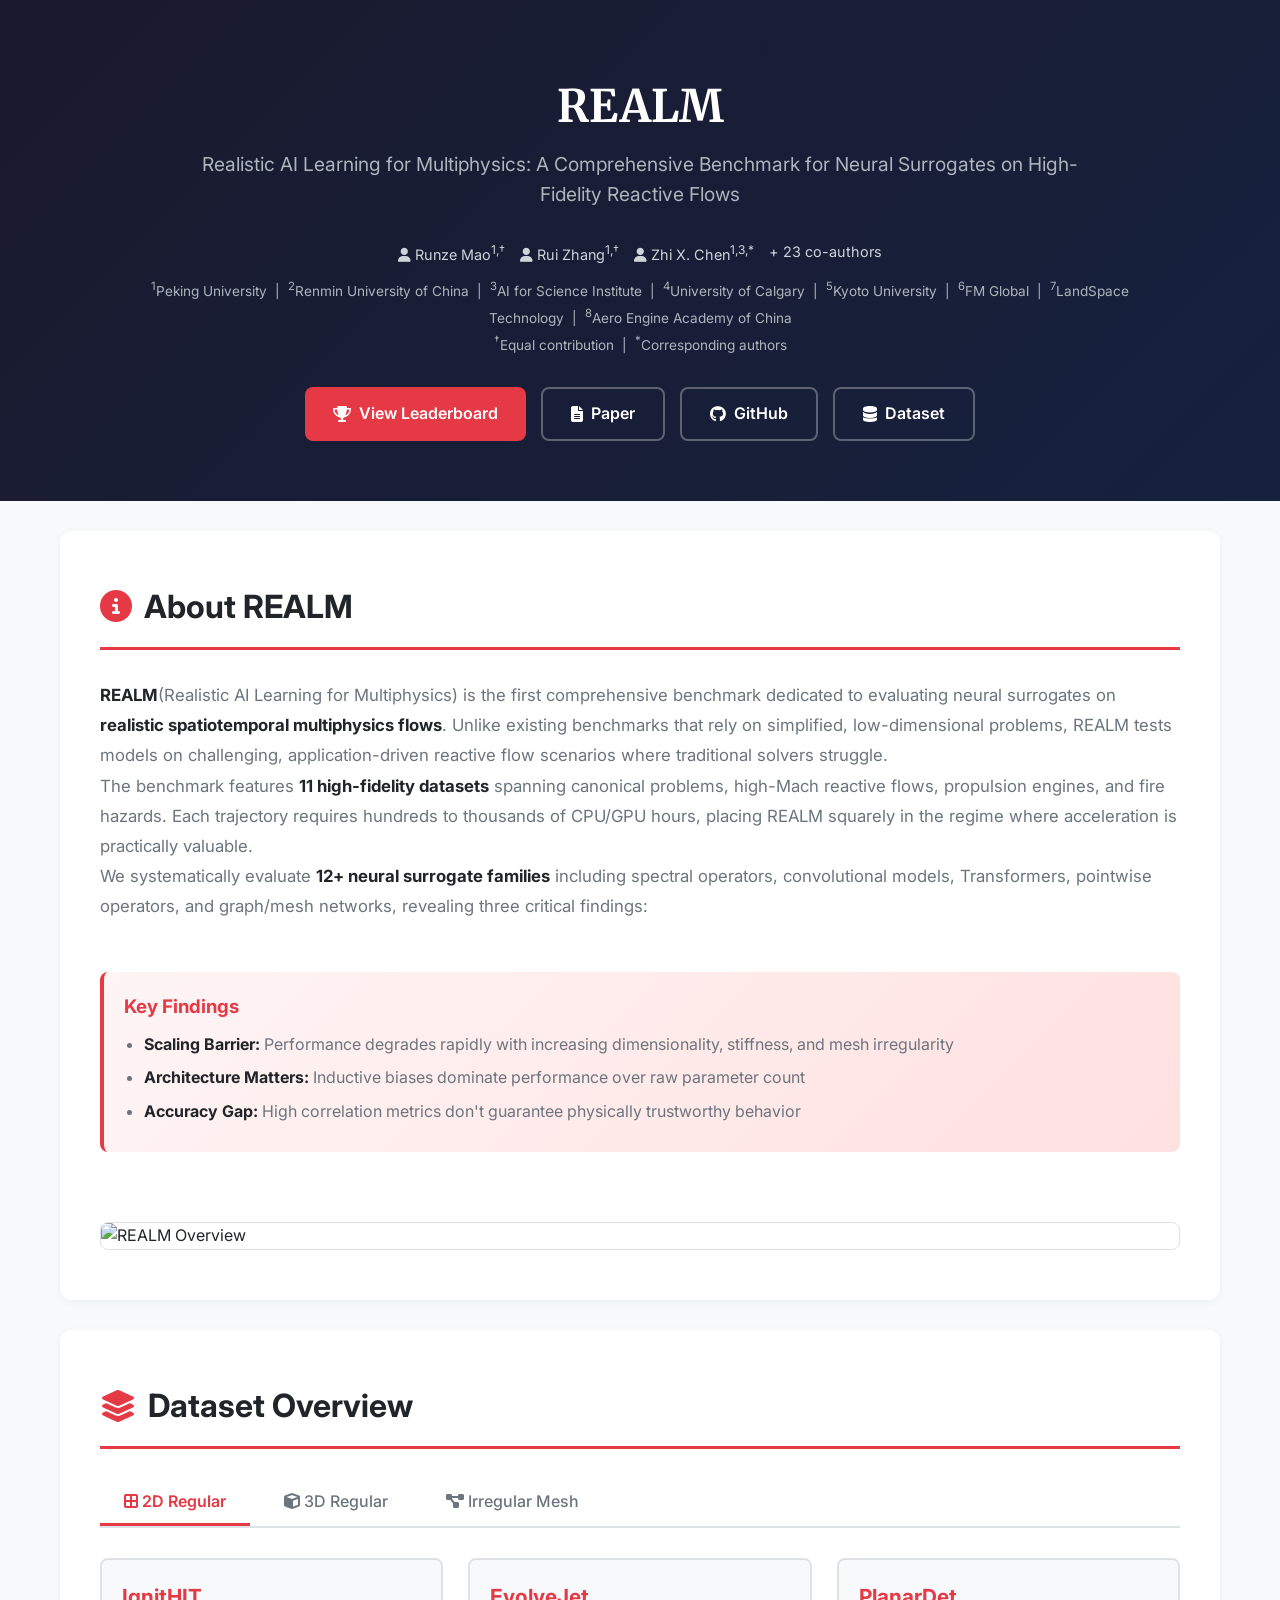
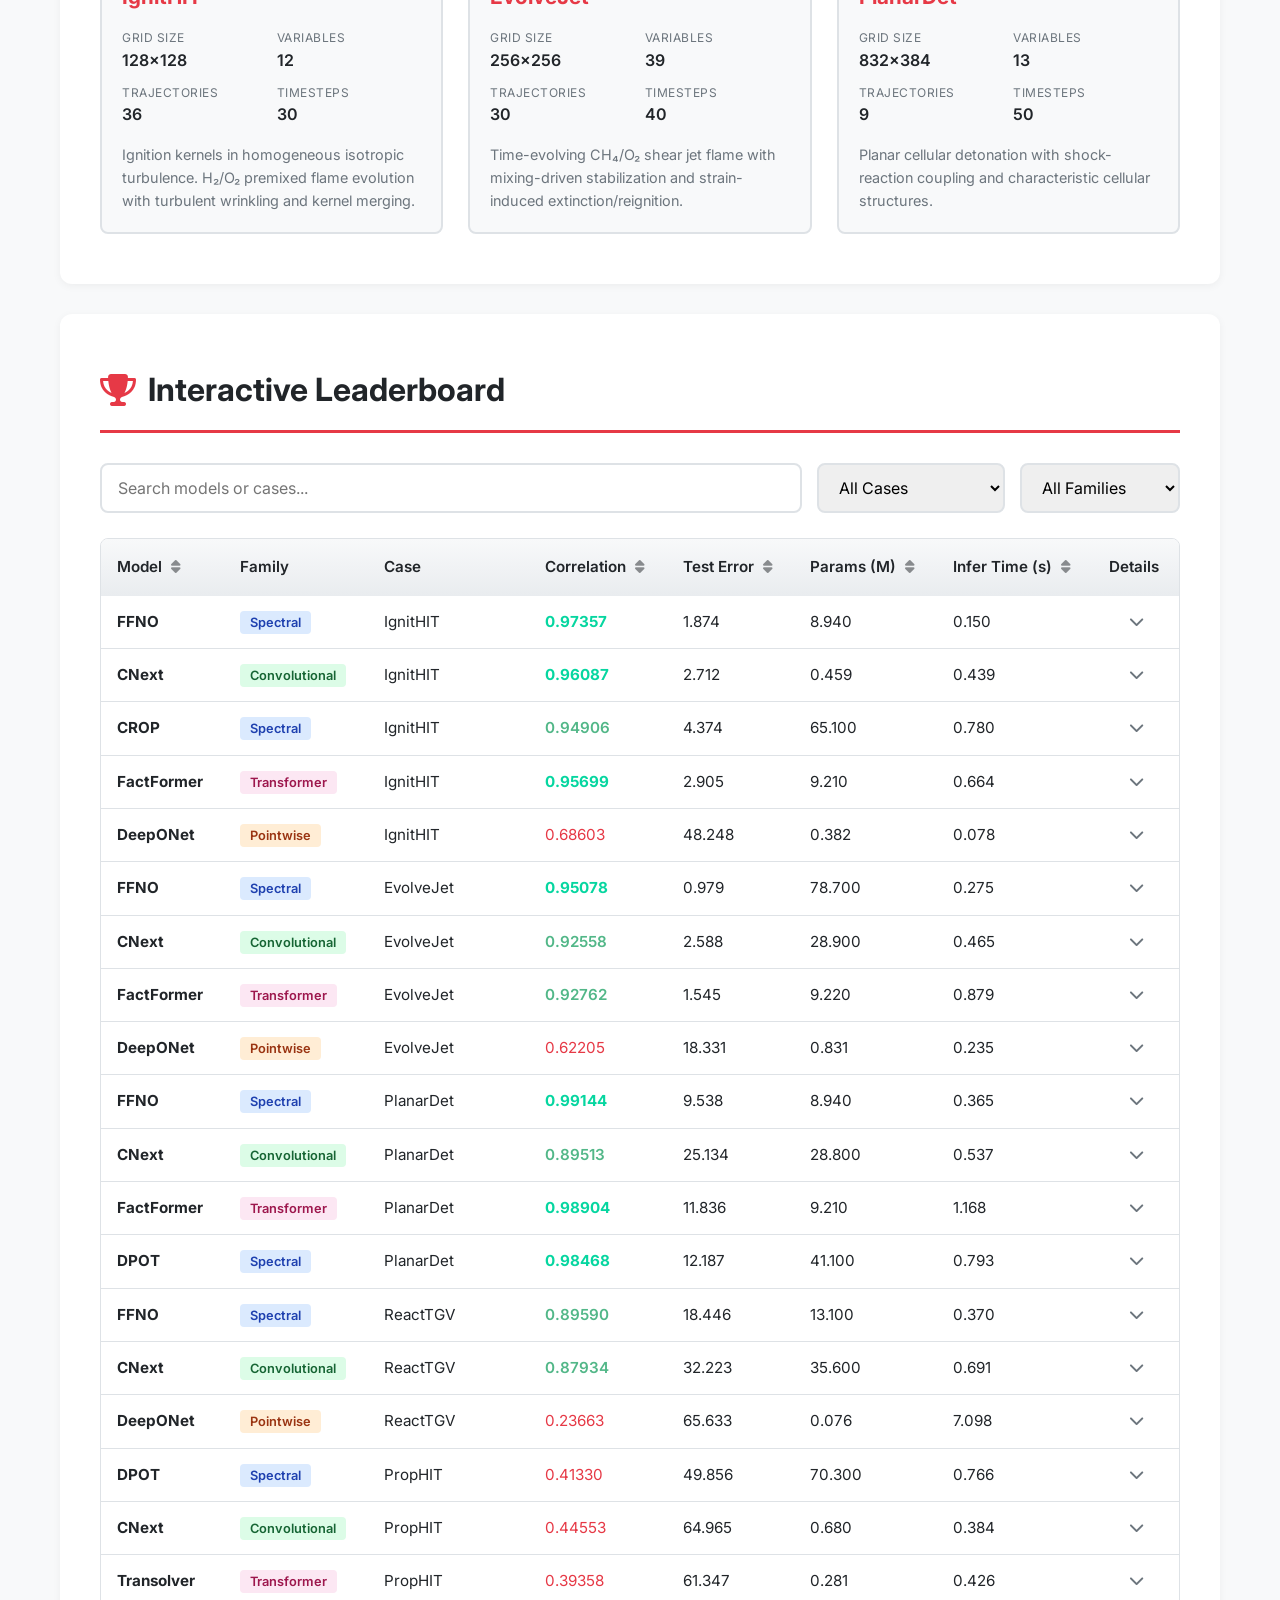
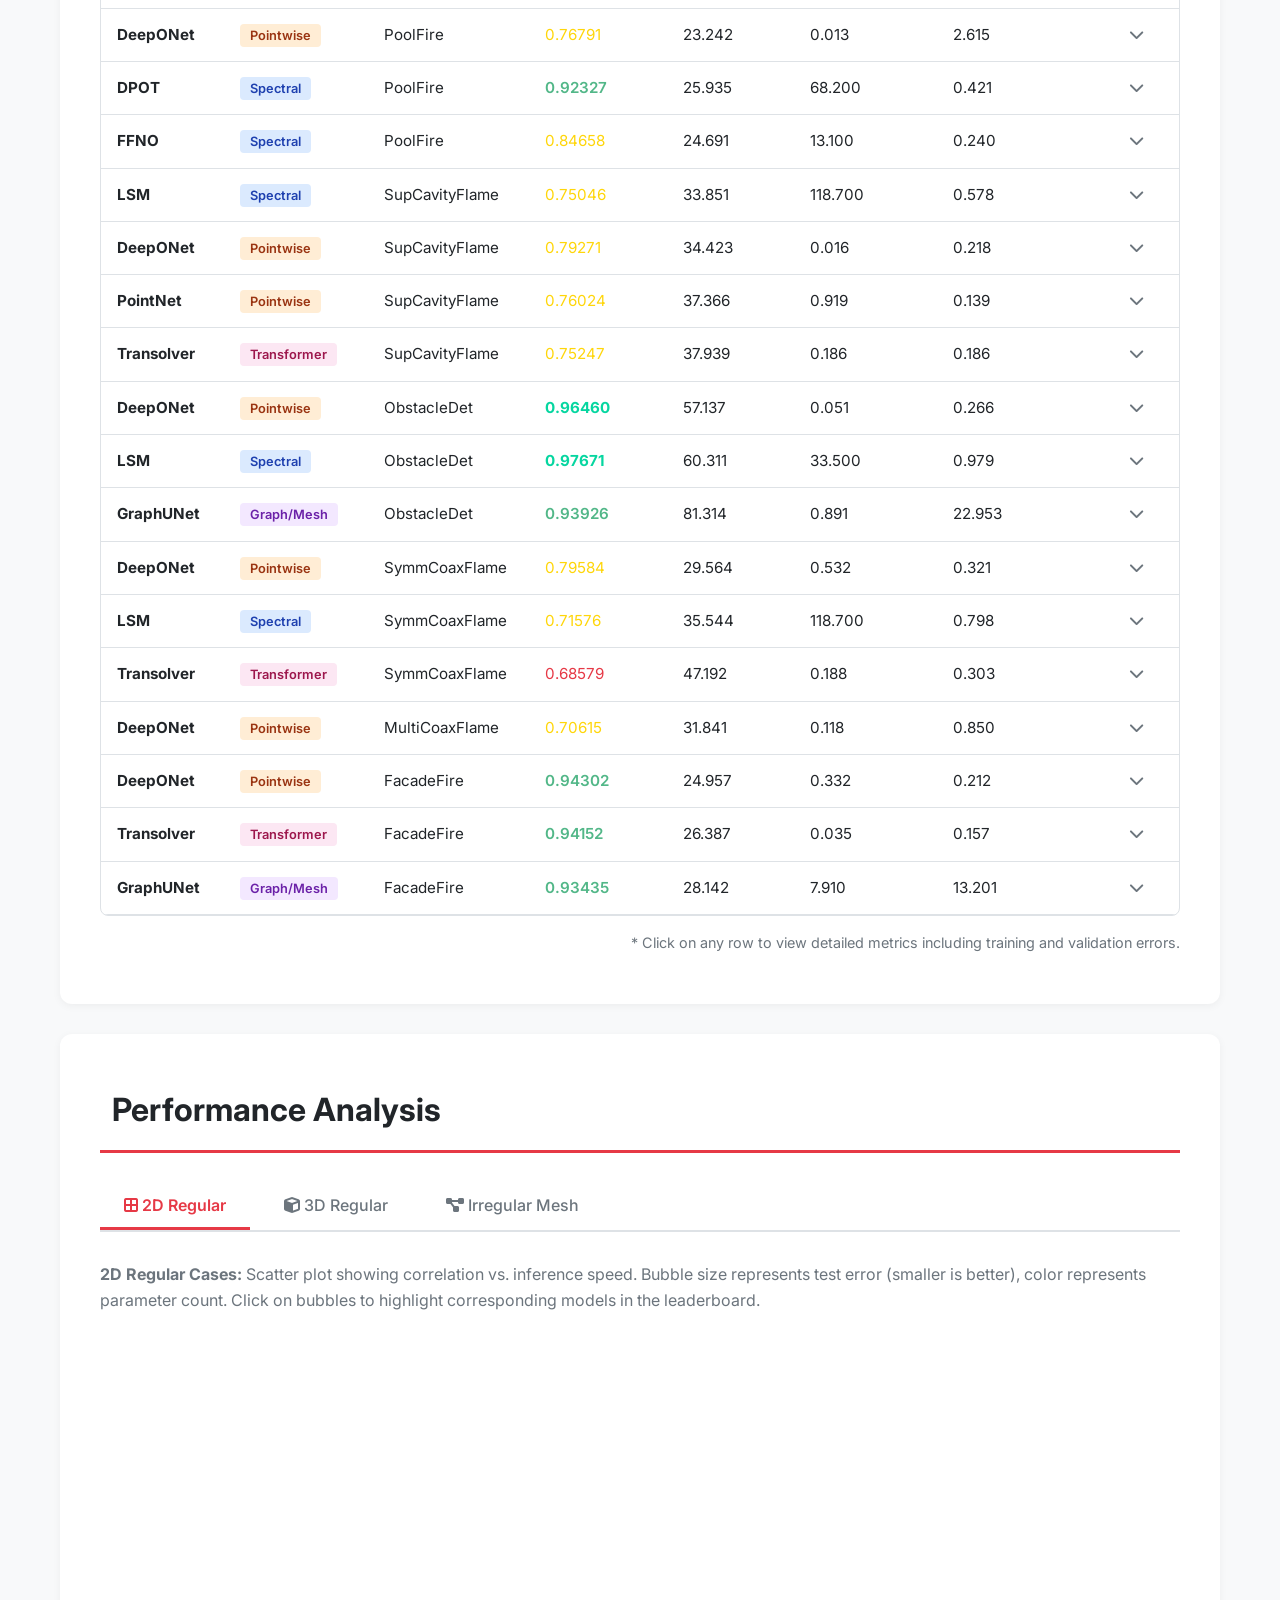
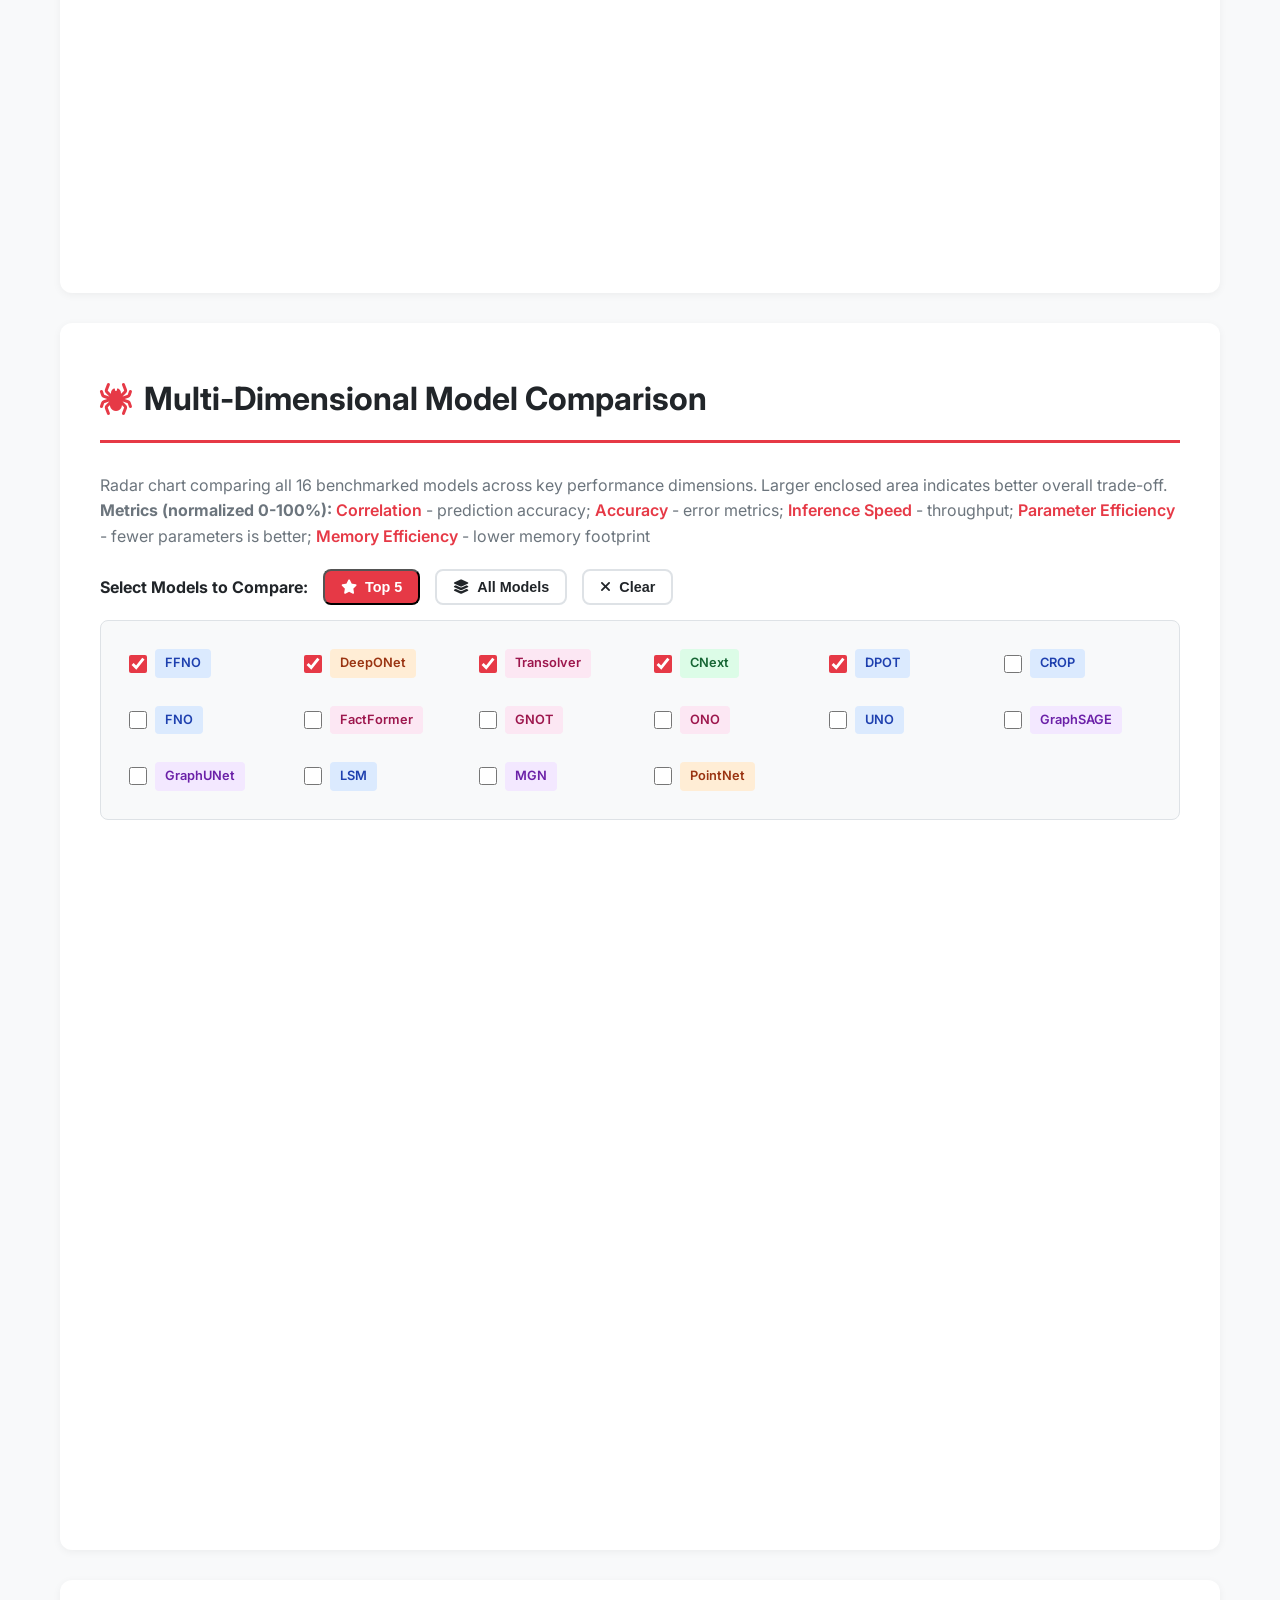
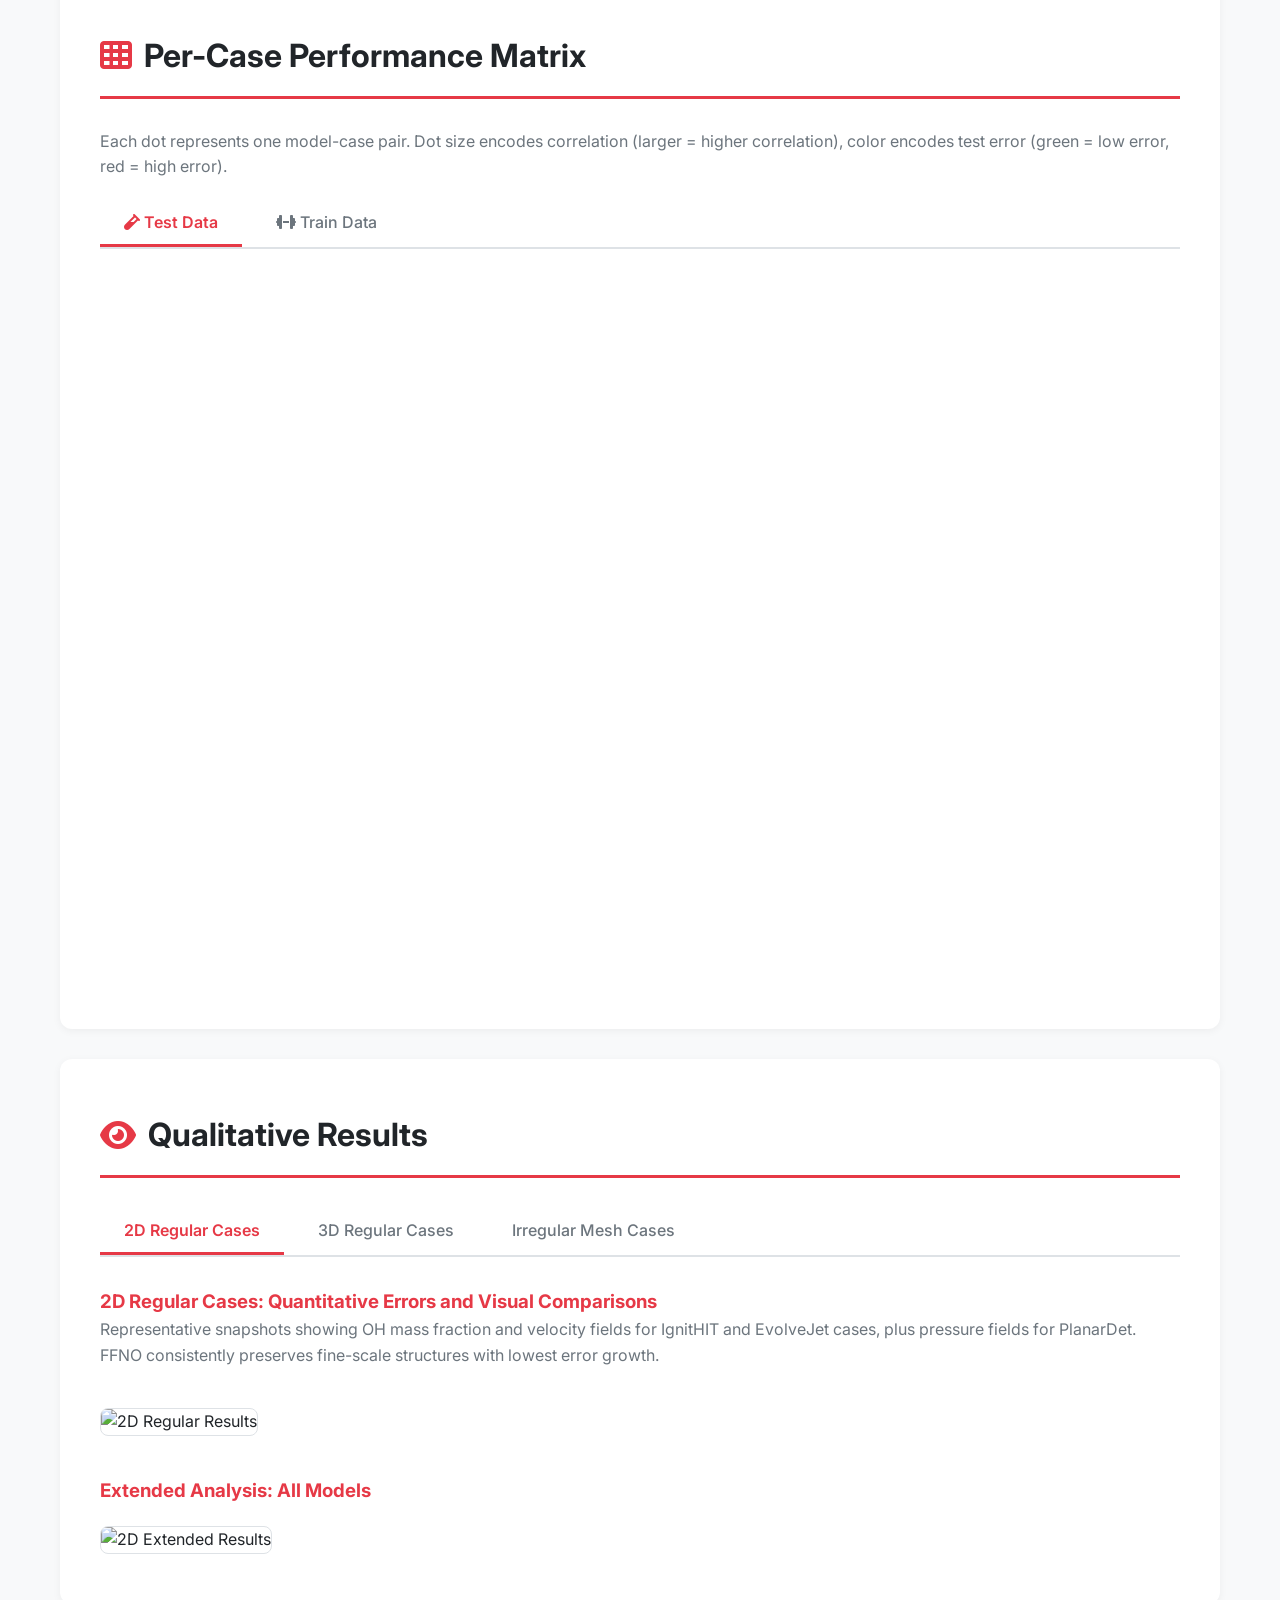
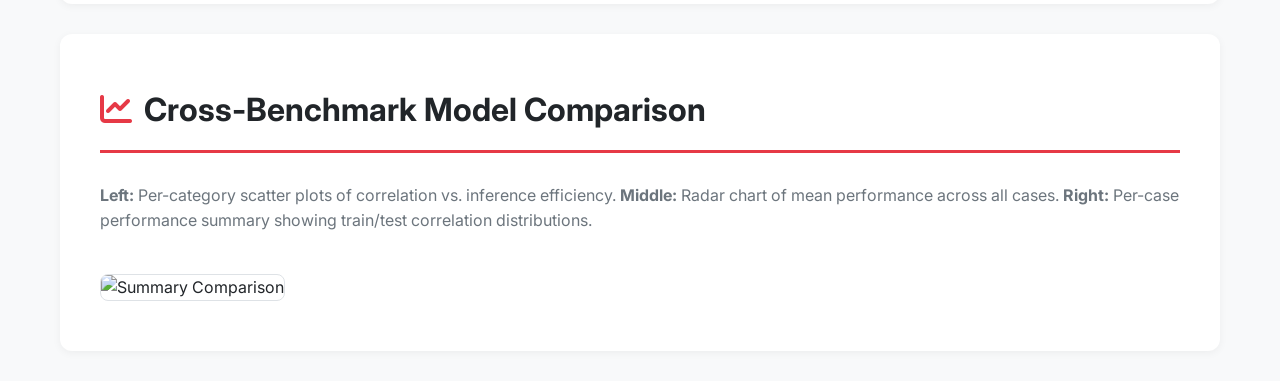
==== commit 51683671: "first" ====
--- a/index.html
+++ b/index.html
@@ -1,106 +1,1886 @@
 <!DOCTYPE html>
 <html lang="en">
-
 <head>
     <meta charset="UTF-8">
-    <title></title>
     <meta name="viewport" content="width=device-width, initial-scale=1.0">
-    <link href="/css/bootstrap.min.css" rel="stylesheet" type="text/css">
-    <link href="/css/docs.css" rel="stylesheet" type="text/css">
-    <link href="/css/syntax.css" rel="stylesheet" type="text/css">
-    <link href="http://10.10.21.150:8988/css/all-normal.css" rel="stylesheet" type="text/css">
-    <link href="/css/theme.css" rel="stylesheet" type="text/css">
-    <script src="/js/jquery.min.js"></script>
-    <script src="/js/bootstrap.min.js"></script>
-    <script src="/js/docs.min.js"></script>
+    <title>REALM: Benchmarking Neural Surrogates on Realistic Multiphysics Flows</title>
+    
+    <!-- Fonts and Icons -->
+    <link href="https://fonts.googleapis.com/css2?family=Inter:wght@300;400;600;700&family=Merriweather:wght@300;700&display=swap" rel="stylesheet">
+    <link rel="stylesheet" href="https://cdnjs.cloudflare.com/ajax/libs/font-awesome/6.4.0/css/all.min.css">
+    
+    <!-- Chart.js (for Phase 3) -->
+    <script src="https://cdn.jsdelivr.net/npm/chart.js"></script>
+
+    <style>
+        :root {
+            --primary: #e63946;
+            --secondary: #f77f00;
+            --accent: #06d6a0;
+            --background: #f8f9fa;
+            --surface: #ffffff;
+            --text-main: #212529;
+            --text-light: #6c757d;
+            --success: #06d6a0;
+            --warning: #ffd60a;
+            --danger: #e63946;
+            --border: #dee2e6;
+        }
+
+        * { box-sizing: border-box; margin: 0; padding: 0; }
+
+        body {
+            font-family: 'Inter', sans-serif;
+            background-color: var(--background);
+            color: var(--text-main);
+            line-height: 1.6;
+        }
+
+        /* Layout */
+        .container {
+            max-width: 1200px;
+            margin: 0 auto;
+            padding: 0 20px;
+        }
+
+        /* Header */
+        header {
+            background: linear-gradient(135deg, #1a1a2e 0%, #16213e 100%);
+            color: white;
+            padding: 80px 0 60px;
+            text-align: center;
+        }
+
+        h1 {
+            font-family: 'Merriweather', serif;
+            font-size: 2.8rem;
+            margin: 0 0 15px;
+            line-height: 1.2;
+        }
+
+        .subtitle {
+            font-size: 1.2rem;
+            color: #adb5bd;
+            max-width: 900px;
+            margin: 0 auto 30px;
+        }
+
+        .meta-info {
+            display: flex;
+            justify-content: center;
+            gap: 15px;
+            flex-wrap: wrap;
+            font-size: 0.9rem;
+            color: #ced4da;
+            margin-bottom: 10px;
+        }
+
+        .affiliation {
+            font-size: 0.85rem;
+            color: #adb5bd;
+            max-width: 1000px;
+            margin: 0 auto;
+            line-height: 1.8;
+        }
+
+        .btn-group {
+            margin-top: 30px;
+            display: flex;
+            justify-content: center;
+            gap: 15px;
+            flex-wrap: wrap;
+        }
+
+        .btn {
+            padding: 12px 28px;
+            border-radius: 8px;
+            text-decoration: none;
+            font-weight: 600;
+            transition: all 0.3s;
+            display: inline-flex;
+            align-items: center;
+            gap: 8px;
+        }
+
+        .btn-primary { 
+            background: var(--primary); 
+            color: white; 
+        }
+        .btn-primary:hover { 
+            background: #d62828; 
+            transform: translateY(-2px); 
+            box-shadow: 0 4px 12px rgba(230, 57, 70, 0.4);
+        }
+        
+        .btn-outline { 
+            border: 2px solid rgba(255,255,255,0.3); 
+            color: white; 
+        }
+        .btn-outline:hover { 
+            background: rgba(255,255,255,0.1); 
+            border-color: rgba(255,255,255,0.5);
+        }
+
+        /* Sections */
+        section {
+            background: var(--surface);
+            margin: 30px 0;
+            padding: 50px 40px;
+            border-radius: 12px;
+            box-shadow: 0 2px 8px rgba(0,0,0,0.05);
+        }
+
+        h2 {
+            color: var(--text-main);
+            border-bottom: 3px solid var(--primary);
+            padding-bottom: 15px;
+            margin-top: 0;
+            margin-bottom: 30px;
+            font-size: 2rem;
+            display: flex;
+            align-items: center;
+            gap: 12px;
+        }
+
+        h2 i {
+            color: var(--primary);
+        }
+
+        /* About Section */
+        .about-content {
+            display: grid;
+            grid-template-columns: 1fr;
+            gap: 30px;
+        }
+
+        .about-content p {
+            font-size: 1.05rem;
+            color: var(--text-light);
+            line-height: 1.8;
+        }
+
+        .about-content strong {
+            color: var(--text-main);
+        }
+
+        .overview-image {
+            width: 100%;
+            border-radius: 8px;
+            border: 1px solid var(--border);
+            margin-top: 20px;
+        }
+
+        /* Dataset Overview */
+        .dataset-tabs {
+            display: flex;
+            gap: 10px;
+            margin-bottom: 30px;
+            border-bottom: 2px solid var(--border);
+        }
+
+        .tab-btn {
+            padding: 12px 24px;
+            background: none;
+            border: none;
+            font-family: inherit;
+            font-size: 1rem;
+            color: var(--text-light);
+            cursor: pointer;
+            border-bottom: 3px solid transparent;
+            transition: all 0.3s;
+            font-weight: 500;
+        }
+
+        .tab-btn:hover {
+            color: var(--primary);
+        }
+
+        .tab-btn.active {
+            color: var(--primary);
+            border-bottom-color: var(--primary);
+            font-weight: 600;
+        }
+
+        .tab-content {
+            display: none;
+            animation: fadeIn 0.4s;
+        }
+
+        .tab-content.active {
+            display: block;
+        }
+
+        @keyframes fadeIn {
+            from { opacity: 0; transform: translateY(10px); }
+            to { opacity: 1; transform: translateY(0); }
+        }
+
+        /* Case Grid */
+        .case-grid {
+            display: grid;
+            grid-template-columns: repeat(auto-fit, minmax(300px, 1fr));
+            gap: 25px;
+            margin-top: 20px;
+        }
+
+        .case-card {
+            background: var(--background);
+            border-radius: 8px;
+            padding: 20px;
+            border: 2px solid var(--border);
+            transition: all 0.3s;
+            cursor: pointer;
+        }
+
+        .case-card:hover {
+            border-color: var(--primary);
+            box-shadow: 0 4px 12px rgba(230, 57, 70, 0.15);
+            transform: translateY(-2px);
+        }
+
+        .case-card h3 {
+            color: var(--primary);
+            margin-bottom: 10px;
+            font-size: 1.3rem;
+        }
+
+        .case-meta {
+            display: grid;
+            grid-template-columns: repeat(2, 1fr);
+            gap: 10px;
+            margin: 15px 0;
+            font-size: 0.9rem;
+        }
+
+        .case-meta-item {
+            display: flex;
+            flex-direction: column;
+        }
+
+        .case-meta-label {
+            color: var(--text-light);
+            font-size: 0.75rem;
+            text-transform: uppercase;
+            letter-spacing: 0.5px;
+        }
+
+        .case-meta-value {
+            color: var(--text-main);
+            font-weight: 600;
+            font-size: 1rem;
+        }
+
+        .case-description {
+            color: var(--text-light);
+            font-size: 0.9rem;
+            line-height: 1.6;
+            margin-top: 10px;
+        }
+
+        /* Leaderboard */
+        .controls {
+            display: flex;
+            gap: 15px;
+            margin-bottom: 25px;
+            flex-wrap: wrap;
+        }
+
+        .search-box, .filter-select {
+            padding: 12px 16px;
+            border: 2px solid var(--border);
+            border-radius: 8px;
+            font-family: inherit;
+            font-size: 1rem;
+            transition: border-color 0.3s;
+        }
+
+        .search-box:focus, .filter-select:focus {
+            outline: none;
+            border-color: var(--primary);
+        }
+
+        .search-box {
+            flex-grow: 1;
+            min-width: 250px;
+        }
+
+        .table-wrapper {
+            overflow-x: auto;
+            border: 1px solid var(--border);
+            border-radius: 8px;
+        }
+
+        table {
+            width: 100%;
+            border-collapse: collapse;
+            font-size: 0.95rem;
+        }
+
+        th {
+            background: linear-gradient(to bottom, #f8f9fa, #e9ecef);
+            padding: 16px;
+            text-align: left;
+            font-weight: 600;
+            cursor: pointer;
+            white-space: nowrap;
+            user-select: none;
+            position: relative;
+        }
+
+        th:hover {
+            background: #dee2e6;
+        }
+
+        th i.fa-sort {
+            margin-left: 5px;
+            opacity: 0.5;
+        }
+
+        td {
+            padding: 14px 16px;
+            border-bottom: 1px solid var(--border);
+            vertical-align: middle;
+        }
+
+        tr.main-row:hover {
+            background-color: #f8f9fa;
+            cursor: pointer;
+        }
+
+        /* Detail Row */
+        tr.detail-row {
+            display: none;
+            background-color: #f8f9fa;
+        }
+
+        tr.detail-row.active {
+            display: table-row;
+        }
+
+        .detail-content {
+            padding: 25px;
+            display: grid;
+            grid-template-columns: repeat(auto-fit, minmax(180px, 1fr));
+            gap: 20px;
+        }
+
+        .stat-box {
+            background: white;
+            padding: 15px;
+            border-radius: 6px;
+            border: 1px solid var(--border);
+        }
+
+        .stat-label {
+            font-size: 0.75rem;
+            color: var(--text-light);
+            text-transform: uppercase;
+            letter-spacing: 0.5px;
+            margin-bottom: 5px;
+        }
+
+        .stat-value {
+            font-size: 1.2rem;
+            font-weight: 600;
+            color: var(--text-main);
+        }
+
+        /* Badges */
+        .badge {
+            padding: 4px 10px;
+            border-radius: 4px;
+            font-size: 0.8rem;
+            font-weight: 600;
+            white-space: nowrap;
+        }
+
+        .badge-spectral { background: #dbeafe; color: #1e40af; }
+        .badge-conv { background: #dcfce7; color: #166534; }
+        .badge-transformer { background: #fce7f3; color: #9d174d; }
+        .badge-pointwise { background: #ffedd5; color: #9a3412; }
+        .badge-graph { background: #f3e8ff; color: #6b21a8; }
+
+        /* Performance Bar */
+        .bar-container {
+            height: 6px;
+            width: 100%;
+            background: #e9ecef;
+            border-radius: 3px;
+            margin-top: 6px;
+            overflow: hidden;
+        }
+
+        .bar-fill {
+            height: 100%;
+            border-radius: 3px;
+            transition: width 0.3s;
+        }
+
+        /* Color coding */
+        .score-excellent { color: var(--success); font-weight: 700; }
+        .score-good { color: #52b788; font-weight: 600; }
+        .score-fair { color: var(--warning); }
+        .score-poor { color: var(--danger); }
+
+        /* Chart Container */
+        .chart-container {
+            position: relative;
+            height: 500px;
+            margin-top: 30px;
+        }
+
+        /* Responsive */
+        @media (max-width: 768px) {
+            h1 { font-size: 2rem; }
+            .meta-info { flex-direction: column; gap: 5px; }
+            .case-grid { grid-template-columns: 1fr; }
+            .chart-container { height: 350px; }
+        }
+
+        /* Highlights */
+        .highlight-box {
+            background: linear-gradient(135deg, #fff5f5 0%, #ffe0e0 100%);
+            border-left: 4px solid var(--primary);
+            padding: 20px;
+            margin: 20px 0;
+            border-radius: 8px;
+        }
+
+        .highlight-box h3 {
+            color: var(--primary);
+            margin-bottom: 10px;
+        }
+
+        .highlight-box ul {
+            margin-left: 20px;
+            color: var(--text-light);
+        }
+
+        .highlight-box li {
+            margin: 8px 0;
+        }
+
+        /* Checkbox styling */
+        input[type="checkbox"] {
+            width: 18px;
+            height: 18px;
+            cursor: pointer;
+            accent-color: var(--primary);
+        }
+
+        label:has(input[type="checkbox"]) {
+            transition: background-color 0.2s;
+            padding: 8px;
+            border-radius: 4px;
+        }
+
+        label:has(input[type="checkbox"]):hover {
+            background-color: rgba(230, 57, 70, 0.05);
+        }
+    </style>
 </head>
-
 <body>
-<header id="top" style="position: fixed; top: 0; left: 0; right: 0; z-index: 1030;
-                         background: #fff; box-shadow: 0 4px 6px rgba(0,0,0,.1);">
-  <div class="container-fluid">
-    <nav class="navbar navbar-default" style="background:#fff; border:none; margin:0;">
-      <div class="navbar-header">
-        <!-- 折叠按钮（左）-->
-        <button type="button" class="navbar-toggle collapsed"
-                data-toggle="collapse" data-target="#main-nav">
-          <span class="sr-only">Toggle navigation</span>
-          <span class="icon-bar"></span>
-          <span class="icon-bar"></span>
-          <span class="icon-bar"></span>
-        </button>
-
-        <!-- Logo + Brand -->
-        <a class="navbar-brand" href="/" style="color:#000;">
-          <img src="/images/logo.png"
-            height="50"
-            alt="logo"
-            style="display:inline-block;
-            vertical-align:middle;
-            margin-right:8px;
-            margin-top:-20px;">   <!-- ← 调节这里 -->
-          XDEBench
-        </a>
-      </div>
-
-      <!-- 导航菜单（右）-->
-      <div class="collapse navbar-collapse" id="main-nav">
-        <ul class="nav navbar-nav navbar-right">
-          <li><a href="/"         style="color:#000;">Home</a></li>
-          <li><a href="/article"  style="color:#000;">Datasets</a></li>
-          <li><a href="/common/const.html" style="color:#000;">Benchmarks</a></li>
-          <li><a href="/ui/typeface.html"  style="color:#000;">Tutorials</a></li>
-          <li><a href="/gulp/install.html" style="color:#000;">Contribute</a></li>
-          <li><a href="/record/record.html" style="color:#000;">Events</a></li>
-          <li><a href="/works/css3.html"    style="color:#000;">Publications</a></li>
-          
-        </ul>
-      </div>
-    </nav>
-  </div>
-</header>
-
-<!-- 给页面主体加顶部 padding，防止被固定 header 遮住 -->
-<style>
-  body { padding-top: 60px; }  /* 根据 header 实际高度微调 */
-</style>
-
-<main class="bs-docs-masthead">
-    <a href="javascript:void(0)" hidefocus="true">
-        <img src="/images/biglogo.jpg" alt="XDEBench" width="100%">
-    </a>
-</main>
-<div class="bs-docs-featurette">
-    <div class="container-px">
-        <h2 class="bs-docs-featurette-title">XDEBench</h2>
-        <p class="lead">没想好说什么。</p>
-
-        <hr class="half-rule">
-
-        <div class="row">
-            <div class="col-sm-4">
-                <img src="assets/images/index/icon1.png" height="105"/>
-                <h3>XDEBench1</h3>
-                <p>这个也没想好。</p>
-            </div>
-            <div class="col-sm-4">
-                <img src="assets/images/index/icon2.png" height="105"/>
-                <h3>XDEBench2</h3>
-                <p>这个也没想好。</p>
-            </div>
-            <div class="col-sm-4">
-                <img src="assets/images/index/icon3.png" height="105"/>
-                <h3>XDEBench3</h3>
-                <p>这个也没想好。</p>
+
+    <header>
+        <div class="container">
+            <h1>REALM</h1>
+            <div class="subtitle">
+                Realistic AI Learning for Multiphysics: A Comprehensive Benchmark for Neural Surrogates on High-Fidelity Reactive Flows
+            </div>
+            
+            <div class="meta-info">
+                <span><i class="fas fa-user"></i> Runze Mao<sup>1,†</sup></span>
+                <span><i class="fas fa-user"></i> Rui Zhang<sup>1,†</sup></span>
+                <span><i class="fas fa-user"></i> Zhi X. Chen<sup>1,3,*</sup></span>
+                <span>+ 23 co-authors</span>
+            </div>
+            
+            <div class="affiliation">
+                <sup>1</sup>Peking University &nbsp;|&nbsp; 
+                <sup>2</sup>Renmin University of China &nbsp;|&nbsp; 
+                <sup>3</sup>AI for Science Institute &nbsp;|&nbsp;
+                <sup>4</sup>University of Calgary &nbsp;|&nbsp;
+                <sup>5</sup>Kyoto University &nbsp;|&nbsp;
+                <sup>6</sup>FM Global &nbsp;|&nbsp;
+                <sup>7</sup>LandSpace Technology &nbsp;|&nbsp;
+                <sup>8</sup>Aero Engine Academy of China
+                <br>
+                <sup>†</sup>Equal contribution &nbsp;|&nbsp; <sup>*</sup>Corresponding authors
+            </div>
+
+            <div class="btn-group">
+                <a href="#leaderboard" class="btn btn-primary">
+                    <i class="fas fa-trophy"></i> View Leaderboard
+                </a>
+                <a href="https://www.baidu.com/" class="btn btn-outline">
+                    <i class="fas fa-file-lines"></i> Paper
+                </a>
+                <a href="https://www.baidu.com/" class="btn btn-outline">
+                    <i class="fab fa-github"></i> GitHub
+                </a>
+                <a href="https://www.baidu.com/" class="btn btn-outline">
+                    <i class="fas fa-database"></i> Dataset
+                </a>
             </div>
         </div>
-        <hr class="half-rule">
+    </header>
+
+    <div class="container">
+
+        <!-- About REALM -->
+        <section>
+            <h2><i class="fas fa-info-circle"></i> About REALM</h2>
+            <div class="about-content">
+                <div>
+                    <p>
+                        <strong>REALM</strong>(Realistic AI Learning for Multiphysics) is the first comprehensive benchmark dedicated to evaluating neural surrogates on <strong>realistic spatiotemporal multiphysics flows</strong>. Unlike existing benchmarks that rely on simplified, low-dimensional problems, REALM tests models on challenging, application-driven reactive flow scenarios where traditional solvers struggle.
+                    </p>
+                    <p>
+                        The benchmark features <strong>11 high-fidelity datasets</strong> spanning canonical problems, high-Mach reactive flows, propulsion engines, and fire hazards. Each trajectory requires hundreds to thousands of CPU/GPU hours, placing REALM squarely in the regime where acceleration is practically valuable.
+                    </p>
+                    <p>
+                        We systematically evaluate <strong>12+ neural surrogate families</strong> including spectral operators, convolutional models, Transformers, pointwise operators, and graph/mesh networks, revealing three critical findings:
+                    </p>
+                </div>
+                
+                <div class="highlight-box">
+                    <h3>Key Findings</h3>
+                    <ul>
+                        <li><strong>Scaling Barrier:</strong> Performance degrades rapidly with increasing dimensionality, stiffness, and mesh irregularity</li>
+                        <li><strong>Architecture Matters:</strong> Inductive biases dominate performance over raw parameter count</li>
+                        <li><strong>Accuracy Gap:</strong> High correlation metrics don't guarantee physically trustworthy behavior</li>
+                    </ul>
+                </div>
+
+                <img src="./images/fig1.png" alt="REALM Overview" class="overview-image">
+            </div>
+        </section>
+
+        <!-- Dataset Overview -->
+        <section>
+            <h2><i class="fas fa-layer-group"></i> Dataset Overview</h2>
+            
+            <div class="dataset-tabs">
+                <button class="tab-btn active" onclick="openDatasetTab(event, 'tab-2d-regular')">
+                    <i class="fas fa-border-all"></i> 2D Regular
+                </button>
+                <button class="tab-btn" onclick="openDatasetTab(event, 'tab-3d-regular')">
+                    <i class="fas fa-cube"></i> 3D Regular
+                </button>
+                <button class="tab-btn" onclick="openDatasetTab(event, 'tab-irregular')">
+                    <i class="fas fa-project-diagram"></i> Irregular Mesh
+                </button>
+            </div>
+
+            <!-- 2D Regular Cases -->
+            <div id="tab-2d-regular" class="tab-content active">
+                <div class="case-grid">
+                    <div class="case-card">
+                        <h3>IgnitHIT</h3>
+                        <div class="case-meta">
+                            <div class="case-meta-item">
+                                <span class="case-meta-label">Grid Size</span>
+                                <span class="case-meta-value">128×128</span>
+                            </div>
+                            <div class="case-meta-item">
+                                <span class="case-meta-label">Variables</span>
+                                <span class="case-meta-value">12</span>
+                            </div>
+                            <div class="case-meta-item">
+                                <span class="case-meta-label">Trajectories</span>
+                                <span class="case-meta-value">36</span>
+                            </div>
+                            <div class="case-meta-item">
+                                <span class="case-meta-label">Timesteps</span>
+                                <span class="case-meta-value">30</span>
+                            </div>
+                        </div>
+                        <p class="case-description">
+                            Ignition kernels in homogeneous isotropic turbulence. H₂/O₂ premixed flame evolution with turbulent wrinkling and kernel merging.
+                        </p>
+                    </div>
+
+                    <div class="case-card">
+                        <h3>EvolveJet</h3>
+                        <div class="case-meta">
+                            <div class="case-meta-item">
+                                <span class="case-meta-label">Grid Size</span>
+                                <span class="case-meta-value">256×256</span>
+                            </div>
+                            <div class="case-meta-item">
+                                <span class="case-meta-label">Variables</span>
+                                <span class="case-meta-value">39</span>
+                            </div>
+                            <div class="case-meta-item">
+                                <span class="case-meta-label">Trajectories</span>
+                                <span class="case-meta-value">30</span>
+                            </div>
+                            <div class="case-meta-item">
+                                <span class="case-meta-label">Timesteps</span>
+                                <span class="case-meta-value">40</span>
+                            </div>
+                        </div>
+                        <p class="case-description">
+                            Time-evolving CH₄/O₂ shear jet flame with mixing-driven stabilization and strain-induced extinction/reignition.
+                        </p>
+                    </div>
+
+                    <div class="case-card">
+                        <h3>PlanarDet</h3>
+                        <div class="case-meta">
+                            <div class="case-meta-item">
+                                <span class="case-meta-label">Grid Size</span>
+                                <span class="case-meta-value">832×384</span>
+                            </div>
+                            <div class="case-meta-item">
+                                <span class="case-meta-label">Variables</span>
+                                <span class="case-meta-value">13</span>
+                            </div>
+                            <div class="case-meta-item">
+                                <span class="case-meta-label">Trajectories</span>
+                                <span class="case-meta-value">9</span>
+                            </div>
+                            <div class="case-meta-item">
+                                <span class="case-meta-label">Timesteps</span>
+                                <span class="case-meta-value">50</span>
+                            </div>
+                        </div>
+                        <p class="case-description">
+                            Planar cellular detonation with shock-reaction coupling and characteristic cellular structures.
+                        </p>
+                    </div>
+                </div>
+            </div>
+
+            <!-- 3D Regular Cases -->
+            <div id="tab-3d-regular" class="tab-content">
+                <div class="case-grid">
+                    <div class="case-card">
+                        <h3>ReactTGV</h3>
+                        <div class="case-meta">
+                            <div class="case-meta-item">
+                                <span class="case-meta-label">Grid Size</span>
+                                <span class="case-meta-value">256×256×256</span>
+                            </div>
+                            <div class="case-meta-item">
+                                <span class="case-meta-label">Variables</span>
+                                <span class="case-meta-value">11</span>
+                            </div>
+                            <div class="case-meta-item">
+                                <span class="case-meta-label">Trajectories</span>
+                                <span class="case-meta-value">16</span>
+                            </div>
+                            <div class="case-meta-item">
+                                <span class="case-meta-label">Timesteps</span>
+                                <span class="case-meta-value">40</span>
+                            </div>
+                        </div>
+                        <p class="case-description">
+                            Reacting Taylor-Green vortex with flame-vortex interaction, extinction, and reignition dynamics.
+                        </p>
+                    </div>
+
+                    <div class="case-card">
+                        <h3>PropHIT</h3>
+                        <div class="case-meta">
+                            <div class="case-meta-item">
+                                <span class="case-meta-label">Grid Size</span>
+                                <span class="case-meta-value">1025×129×129</span>
+                            </div>
+                            <div class="case-meta-item">
+                                <span class="case-meta-label">Variables</span>
+                                <span class="case-meta-value">13</span>
+                            </div>
+                            <div class="case-meta-item">
+                                <span class="case-meta-label">Trajectories</span>
+                                <span class="case-meta-value">7</span>
+                            </div>
+                            <div class="case-meta-item">
+                                <span class="case-meta-label">Timesteps</span>
+                                <span class="case-meta-value">35</span>
+                            </div>
+                        </div>
+                        <p class="case-description">
+                            Propagating H₂-air flame in homogeneous isotropic turbulence with varying pressure and turbulence intensity.
+                        </p>
+                    </div>
+
+                    <div class="case-card">
+                        <h3>PoolFire</h3>
+                        <div class="case-meta">
+                            <div class="case-meta-item">
+                                <span class="case-meta-label">Grid Size</span>
+                                <span class="case-meta-value">80×80×200</span>
+                            </div>
+                            <div class="case-meta-item">
+                                <span class="case-meta-label">Variables</span>
+                                <span class="case-meta-value">9</span>
+                            </div>
+                            <div class="case-meta-item">
+                                <span class="case-meta-label">Trajectories</span>
+                                <span class="case-meta-value">15</span>
+                            </div>
+                            <div class="case-meta-item">
+                                <span class="case-meta-label">Timesteps</span>
+                                <span class="case-meta-value">21</span>
+                            </div>
+                        </div>
+                        <p class="case-description">
+                            Buoyancy-driven CH₄ pool fire with plume entrainment, puffing, and McCaffrey regime transitions.
+                        </p>
+                    </div>
+                </div>
+            </div>
+
+            <!-- Irregular Cases -->
+            <div id="tab-irregular" class="tab-content">
+                <div class="case-grid">
+                    <div class="case-card">
+                        <h3>SupCavityFlame</h3>
+                        <div class="case-meta">
+                            <div class="case-meta-item">
+                                <span class="case-meta-label">Cells</span>
+                                <span class="case-meta-value">2988480</span>
+                            </div>
+                            <div class="case-meta-item">
+                                <span class="case-meta-label">Variables</span>
+                                <span class="case-meta-value">12</span>
+                            </div>
+                            <div class="case-meta-item">
+                                <span class="case-meta-label">Trajectories</span>
+                                <span class="case-meta-value">9</span>
+                            </div>
+                            <div class="case-meta-item">
+                                <span class="case-meta-label">Timesteps</span>
+                                <span class="case-meta-value">101</span>
+                            </div>
+                        </div>
+                        <p class="case-description">
+                            Supersonic H₂ cavity flame with shock-shear-flame interactions and recirculation stabilization.
+                        </p>
+                    </div>
+
+                    <div class="case-card">
+                        <h3>ObstacleDet</h3>
+                        <div class="case-meta">
+                            <div class="case-meta-item">
+                                <span class="case-meta-label">Cells</span>
+                                <span class="case-meta-value">8996482</span>
+                            </div>
+                            <div class="case-meta-item">
+                                <span class="case-meta-label">Variables</span>
+                                <span class="case-meta-value">5</span>
+                            </div>
+                            <div class="case-meta-item">
+                                <span class="case-meta-label">Trajectories</span>
+                                <span class="case-meta-value">6</span>
+                            </div>
+                            <div class="case-meta-item">
+                                <span class="case-meta-label">Timesteps</span>
+                                <span class="case-meta-value">51</span>
+                            </div>
+                        </div>
+                        <p class="case-description">
+                            Detonation diffraction around obstacle with potential decoupling and re-initiation.
+                        </p>
+                    </div>
+
+                    <div class="case-card">
+                        <h3>SymmCoaxFlame</h3>
+                        <div class="case-meta">
+                            <div class="case-meta-item">
+                                <span class="case-meta-label">Cells</span>
+                                <span class="case-meta-value">294900</span>
+                            </div>
+                            <div class="case-meta-item">
+                                <span class="case-meta-label">Variables</span>
+                                <span class="case-meta-value">21</span>
+                            </div>
+                            <div class="case-meta-item">
+                                <span class="case-meta-label">Trajectories</span>
+                                <span class="case-meta-value">12</span>
+                            </div>
+                            <div class="case-meta-item">
+                                <span class="case-meta-label">Timesteps</span>
+                                <span class="case-meta-value">36</span>
+                            </div>
+                        </div>
+                        <p class="case-description">
+                            Single-element CH₄/O₂ rocket combustor with shear-coaxial injector and nozzle acceleration.
+                        </p>
+                    </div>
+
+                    <div class="case-card">
+                        <h3>MultiCoaxFlame</h3>
+                        <div class="case-meta">
+                            <div class="case-meta-item">
+                                <span class="case-meta-label">Cells</span>
+                                <span class="case-meta-value">13478444</span>
+                            </div>
+                            <div class="case-meta-item">
+                                <span class="case-meta-label">Variables</span>
+                                <span class="case-meta-value">22</span>
+                            </div>
+                            <div class="case-meta-item">
+                                <span class="case-meta-label">Trajectories</span>
+                                <span class="case-meta-value">5</span>
+                            </div>
+                            <div class="case-meta-item">
+                                <span class="case-meta-label">Timesteps</span>
+                                <span class="case-meta-value">91</span>
+                            </div>
+                        </div>
+                        <p class="case-description">
+                            Seven-element rocket combustor with multi-injector interactions and 3D turbulent mixing.
+                        </p>
+                    </div>
+
+                    <div class="case-card">
+                        <h3>FacadeFire</h3>
+                        <div class="case-meta">
+                            <div class="case-meta-item">
+                                <span class="case-meta-label">Cells</span>
+                                <span class="case-meta-value">2524423</span>
+                            </div>
+                            <div class="case-meta-item">
+                                <span class="case-meta-label">Variables</span>
+                                <span class="case-meta-value">9</span>
+                            </div>
+                            <div class="case-meta-item">
+                                <span class="case-meta-label">Trajectories</span>
+                                <span class="case-meta-value">9</span>
+                            </div>
+                            <div class="case-meta-item">
+                                <span class="case-meta-label">Timesteps</span>
+                                <span class="case-meta-value">101</span>
+                            </div>
+                        </div>
+                        <p class="case-description">
+                            Building facade fire with window venting, buoyant plume, and facade-guided flame attachment.
+                        </p>
+                    </div>
+                </div>
+            </div>
+        </section>
+
+        <!-- Leaderboard -->
+        <section id="leaderboard">
+            <h2><i class="fas fa-trophy"></i> Interactive Leaderboard</h2>
+            
+            <div class="controls">
+                <input type="text" id="searchInput" class="search-box" placeholder="Search models or cases..." onkeyup="filterTable()">
+                
+                <select id="caseFilter" class="filter-select" onchange="filterTable()">
+                    <option value="all">All Cases</option>
+                    <option value="IgnitHIT">IgnitHIT</option>
+                    <option value="EvolveJet">EvolveJet</option>
+                    <option value="PlanarDet">PlanarDet</option>
+                    <option value="ReactTGV">ReactTGV</option>
+                    <option value="PropHIT">PropHIT</option>
+                    <option value="PoolFire">PoolFire</option>
+                    <option value="SupCavityFlame">SupCavityFlame</option>
+                    <option value="ObstacleDet">ObstacleDet</option>
+                    <option value="SymmCoaxFlame">SymmCoaxFlame</option>
+                    <option value="MultiCoaxFlame">MultiCoaxFlame</option>
+                    <option value="FacadeFire">FacadeFire</option>
+                </select>
+
+                <select id="familyFilter" class="filter-select" onchange="filterTable()">
+                    <option value="all">All Families</option>
+                    <option value="Spectral">Spectral</option>
+                    <option value="Convolutional">Convolutional</option>
+                    <option value="Transformer">Transformer</option>
+                    <option value="Pointwise">Pointwise</option>
+                    <option value="Graph/Mesh">Graph/Mesh</option>
+                </select>
+            </div>
+
+            <div class="table-wrapper">
+                <table id="leaderboardTable">
+                    <thead>
+                        <tr>
+                            <th onclick="sortTable('model')">Model <i class="fas fa-sort"></i></th>
+                            <th onclick="sortTable('family')">Family</th>
+                            <th onclick="sortTable('case')">Case</th>
+                            <th onclick="sortTable('correlation')">Correlation <i class="fas fa-sort"></i></th>
+                            <th onclick="sortTable('test_error')">Test Error <i class="fas fa-sort"></i></th>
+                            <th onclick="sortTable('params')">Params (M) <i class="fas fa-sort"></i></th>
+                            <th onclick="sortTable('infertime')">Infer Time (s) <i class="fas fa-sort"></i></th>
+                            <th>Details</th>
+                        </tr>
+                    </thead>
+                    <tbody id="tableBody">
+                        <!-- Will be populated by JavaScript -->
+                    </tbody>
+                </table>
+            </div>
+            
+            <p style="text-align: right; color: var(--text-light); font-size: 0.9rem; margin-top: 15px;">
+                * Click on any row to view detailed metrics including training and validation errors.
+            </p>
+        </section>
+
+        <!-- Performance Analysis Charts -->
+        <section>
+            <h2><i class="fas fa-chart-scatter"></i> Performance Analysis</h2>
+            
+            <div class="dataset-tabs">
+                <button class="tab-btn active" onclick="openChartTab(event, 'chart-2d-regular')">
+                    <i class="fas fa-border-all"></i> 2D Regular
+                </button>
+                <button class="tab-btn" onclick="openChartTab(event, 'chart-3d-regular')">
+                    <i class="fas fa-cube"></i> 3D Regular
+                </button>
+                <button class="tab-btn" onclick="openChartTab(event, 'chart-irregular')">
+                    <i class="fas fa-project-diagram"></i> Irregular Mesh
+                </button>
+            </div>
+
+            <!-- 2D Regular Charts -->
+            <div id="chart-2d-regular" class="tab-content active">
+                <p style="color: var(--text-light); margin-bottom: 20px;">
+                    <strong>2D Regular Cases:</strong> Scatter plot showing correlation vs. inference speed. 
+                    Bubble size represents test error (smaller is better), color represents parameter count.
+                    Click on bubbles to highlight corresponding models in the leaderboard.
+                </p>
+                <div class="chart-container">
+                    <canvas id="scatter2DChart"></canvas>
+                </div>
+            </div>
+
+            <!-- 3D Regular Charts -->
+            <div id="chart-3d-regular" class="tab-content">
+                <p style="color: var(--text-light); margin-bottom: 20px;">
+                    <strong>3D Regular Cases:</strong> Performance becomes more challenging with higher dimensionality.
+                    Models show increased error and reduced correlation compared to 2D cases.
+                </p>
+                <div class="chart-container">
+                    <canvas id="scatter3DChart"></canvas>
+                </div>
+            </div>
+
+            <!-- Irregular Charts -->
+            <div id="chart-irregular" class="tab-content">
+                <p style="color: var(--text-light); margin-bottom: 20px;">
+                    <strong>Irregular Mesh Cases:</strong> Pointwise models (especially DeepONet) show better robustness 
+                    on irregular meshes compared to spectral/convolutional operators.
+                </p>
+                <div class="chart-container">
+                    <canvas id="scatterIrregChart"></canvas>
+                </div>
+            </div>
+        </section>
+
+        <!-- Model Comparison Radar Chart -->
+        <section>
+            <h2><i class="fas fa-spider"></i> Multi-Dimensional Model Comparison</h2>
+            <p style="color: var(--text-light); margin-bottom: 20px;">
+                Radar chart comparing all 16 benchmarked models across key performance dimensions. 
+                Larger enclosed area indicates better overall trade-off.
+                <br>
+                <strong>Metrics (normalized 0-100%):</strong>
+                <span style="color: var(--primary); font-weight: 600;">Correlation</span> - prediction accuracy;
+                <span style="color: var(--primary); font-weight: 600;">Accuracy</span> - error metrics;
+                <span style="color: var(--primary); font-weight: 600;">Inference Speed</span> - throughput;
+                <span style="color: var(--primary); font-weight: 600;">Parameter Efficiency</span> - fewer parameters is better;
+                <span style="color: var(--primary); font-weight: 600;">Memory Efficiency</span> - lower memory footprint
+            </p>
+
+            <!-- Model Selection Controls -->
+            <div style="margin-bottom: 25px;">
+                <div style="display: flex; gap: 15px; align-items: center; flex-wrap: wrap; margin-bottom: 15px;">
+                    <strong style="color: var(--text-main);">Select Models to Compare:</strong>
+                    <button class="btn btn-primary" style="padding: 8px 16px; font-size: 0.9rem;" onclick="selectTopModels()">
+                        <i class="fas fa-star"></i> Top 5
+                    </button>
+                    <button class="btn btn-outline" style="padding: 8px 16px; font-size: 0.9rem; background: var(--surface); color: var(--text-main); border: 2px solid var(--border);" onclick="selectAllModels()">
+                        <i class="fas fa-layer-group"></i> All Models
+                    </button>
+                    <button class="btn btn-outline" style="padding: 8px 16px; font-size: 0.9rem; background: var(--surface); color: var(--text-main); border: 2px solid var(--border);" onclick="clearAllModels()">
+                        <i class="fas fa-times"></i> Clear
+                    </button>
+                </div>
+
+                <!-- Model Checkboxes Grid -->
+                <div style="display: grid; grid-template-columns: repeat(auto-fit, minmax(150px, 1fr)); gap: 12px; background: var(--background); padding: 20px; border-radius: 8px; border: 1px solid var(--border);">
+                    <label style="display: flex; align-items: center; gap: 8px; cursor: pointer;">
+                        <input type="checkbox" class="model-checkbox" value="FFNO" checked onchange="updateRadarChart()">
+                        <span class="badge badge-spectral" style="margin: 0;">FFNO</span>
+                    </label>
+                    <label style="display: flex; align-items: center; gap: 8px; cursor: pointer;">
+                        <input type="checkbox" class="model-checkbox" value="DeepONet" checked onchange="updateRadarChart()">
+                        <span class="badge badge-pointwise" style="margin: 0;">DeepONet</span>
+                    </label>
+                    <label style="display: flex; align-items: center; gap: 8px; cursor: pointer;">
+                        <input type="checkbox" class="model-checkbox" value="Transolver" checked onchange="updateRadarChart()">
+                        <span class="badge badge-transformer" style="margin: 0;">Transolver</span>
+                    </label>
+                    <label style="display: flex; align-items: center; gap: 8px; cursor: pointer;">
+                        <input type="checkbox" class="model-checkbox" value="CNext" checked onchange="updateRadarChart()">
+                        <span class="badge badge-conv" style="margin: 0;">CNext</span>
+                    </label>
+                    <label style="display: flex; align-items: center; gap: 8px; cursor: pointer;">
+                        <input type="checkbox" class="model-checkbox" value="DPOT" checked onchange="updateRadarChart()">
+                        <span class="badge badge-spectral" style="margin: 0;">DPOT</span>
+                    </label>
+                    <label style="display: flex; align-items: center; gap: 8px; cursor: pointer;">
+                        <input type="checkbox" class="model-checkbox" value="CROP" onchange="updateRadarChart()">
+                        <span class="badge badge-spectral" style="margin: 0;">CROP</span>
+                    </label>
+                    <label style="display: flex; align-items: center; gap: 8px; cursor: pointer;">
+                        <input type="checkbox" class="model-checkbox" value="FNO" onchange="updateRadarChart()">
+                        <span class="badge badge-spectral" style="margin: 0;">FNO</span>
+                    </label>
+                    <label style="display: flex; align-items: center; gap: 8px; cursor: pointer;">
+                        <input type="checkbox" class="model-checkbox" value="FactFormer" onchange="updateRadarChart()">
+                        <span class="badge badge-transformer" style="margin: 0;">FactFormer</span>
+                    </label>
+                    <label style="display: flex; align-items: center; gap: 8px; cursor: pointer;">
+                        <input type="checkbox" class="model-checkbox" value="GNOT" onchange="updateRadarChart()">
+                        <span class="badge badge-transformer" style="margin: 0;">GNOT</span>
+                    </label>
+                    <label style="display: flex; align-items: center; gap: 8px; cursor: pointer;">
+                        <input type="checkbox" class="model-checkbox" value="ONO" onchange="updateRadarChart()">
+                        <span class="badge badge-transformer" style="margin: 0;">ONO</span>
+                    </label>
+                    <label style="display: flex; align-items: center; gap: 8px; cursor: pointer;">
+                        <input type="checkbox" class="model-checkbox" value="UNO" onchange="updateRadarChart()">
+                        <span class="badge badge-spectral" style="margin: 0;">UNO</span>
+                    </label>
+                    <label style="display: flex; align-items: center; gap: 8px; cursor: pointer;">
+                        <input type="checkbox" class="model-checkbox" value="GraphSAGE" onchange="updateRadarChart()">
+                        <span class="badge badge-graph" style="margin: 0;">GraphSAGE</span>
+                    </label>
+                    <label style="display: flex; align-items: center; gap: 8px; cursor: pointer;">
+                        <input type="checkbox" class="model-checkbox" value="GraphUNet" onchange="updateRadarChart()">
+                        <span class="badge badge-graph" style="margin: 0;">GraphUNet</span>
+                    </label>
+                    <label style="display: flex; align-items: center; gap: 8px; cursor: pointer;">
+                        <input type="checkbox" class="model-checkbox" value="LSM" onchange="updateRadarChart()">
+                        <span class="badge badge-spectral" style="margin: 0;">LSM</span>
+                    </label>
+                    <label style="display: flex; align-items: center; gap: 8px; cursor: pointer;">
+                        <input type="checkbox" class="model-checkbox" value="MGN" onchange="updateRadarChart()">
+                        <span class="badge badge-graph" style="margin: 0;">MGN</span>
+                    </label>
+                    <label style="display: flex; align-items: center; gap: 8px; cursor: pointer;">
+                        <input type="checkbox" class="model-checkbox" value="PointNet" onchange="updateRadarChart()">
+                        <span class="badge badge-pointwise" style="margin: 0;">PointNet</span>
+                    </label>
+                </div>
+            </div>
+
+            <div class="chart-container" style="height: 650px;">
+                <canvas id="radarChart"></canvas>
+            </div>
+        </section>
+
+        <!-- Per-Case Performance Heatmap -->
+        <section>
+            <h2><i class="fas fa-th"></i> Per-Case Performance Matrix</h2>
+            <p style="color: var(--text-light); margin-bottom: 20px;">
+                Each dot represents one model-case pair. Dot size encodes correlation (larger = higher correlation), 
+                color encodes test error (green = low error, red = high error).
+            </p>
+            
+            <div class="dataset-tabs">
+                <button class="tab-btn active" onclick="openHeatmapTab(event, 'heatmap-test')">
+                    <i class="fas fa-vial"></i> Test Data
+                </button>
+                <button class="tab-btn" onclick="openHeatmapTab(event, 'heatmap-train')">
+                    <i class="fas fa-dumbbell"></i> Train Data
+                </button>
+            </div>
+
+            <div id="heatmap-test" class="tab-content active">
+                <div class="chart-container" style="height: 700px;">
+                    <canvas id="heatmapTestChart"></canvas>
+                </div>
+            </div>
+
+            <div id="heatmap-train" class="tab-content">
+                <div class="chart-container" style="height: 700px;">
+                    <canvas id="heatmapTrainChart"></canvas>
+                </div>
+            </div>
+        </section>
+
+        <!-- Qualitative Results -->
+        <section>
+            <h2><i class="fas fa-eye"></i> Qualitative Results</h2>
+            
+            <div class="dataset-tabs">
+                <button class="tab-btn active" onclick="openQualTab(event, 'qual-2d')">
+                    2D Regular Cases
+                </button>
+                <button class="tab-btn" onclick="openQualTab(event, 'qual-3d')">
+                    3D Regular Cases
+                </button>
+                <button class="tab-btn" onclick="openQualTab(event, 'qual-irreg')">
+                    Irregular Mesh Cases
+                </button>
+            </div>
+
+            <div id="qual-2d" class="tab-content active">
+                <h3 style="margin-top: 0; color: var(--primary);">2D Regular Cases: Quantitative Errors and Visual Comparisons</h3>
+                <p style="color: var(--text-light); margin-bottom: 20px;">
+                    Representative snapshots showing OH mass fraction and velocity fields for IgnitHIT and EvolveJet cases,
+                    plus pressure fields for PlanarDet. FFNO consistently preserves fine-scale structures with lowest error growth.
+                </p>
+                <img src="./images/fig3.png" alt="2D Regular Results" class="overview-image">
+                
+                <h3 style="margin-top: 40px; color: var(--primary);">Extended Analysis: All Models</h3>
+                <img src="./images/extendfig1.png" alt="2D Extended Results" class="overview-image">
+            </div>
+
+            <div id="qual-3d" class="tab-content">
+                <h3 style="margin-top: 0; color: var(--primary);">3D Regular Cases: Quantitative Errors and Visual Comparisons</h3>
+                <p style="color: var(--text-light); margin-bottom: 20px;">
+                    Vorticity isosurfaces for ReactTGV, temperature isosurfaces for PoolFire showing buoyancy-driven pulsation,
+                    and flame propagation structures in PropHIT. 3D cases show markedly faster error accumulation.
+                </p>
+                <img src="./images/fig4.png" alt="3D Regular Results" class="overview-image">
+                
+                <h3 style="margin-top: 40px; color: var(--primary);">Extended Analysis: Correlation Evolution</h3>
+                <img src="./images/extendfig2.png" alt="3D Extended Results" class="overview-image">
+            </div>
+
+            <div id="qual-irreg" class="tab-content">
+                <h3 style="margin-top: 0; color: var(--primary);">Irregular Mesh Cases: Quantitative Errors and Visual Comparisons</h3>
+                <p style="color: var(--text-light); margin-bottom: 20px;">
+                    Temperature fields for SupCavityFlame, MultiCoaxFlame rocket combustor, and FacadeFire. 
+                    DeepONet shows comparative robustness on irregular meshes while graph-based models tend to over-smooth.
+                </p>
+                <img src="./images/fig5.png" alt="Irregular Results" class="overview-image">
+                
+                <h3 style="margin-top: 40px; color: var(--primary);">Extended Analysis: All Irregular Cases</h3>
+                <img src="./images/extendfig3.png" alt="Irregular Extended Results" class="overview-image">
+            </div>
+        </section>
+
+        <!-- Summary Figure -->
+        <section>
+            <h2><i class="fas fa-chart-line"></i> Cross-Benchmark Model Comparison</h2>
+            <p style="color: var(--text-light); margin-bottom: 20px;">
+                <strong>Left:</strong> Per-category scatter plots of correlation vs. inference efficiency. 
+                <strong>Middle:</strong> Radar chart of mean performance across all cases.
+                <strong>Right:</strong> Per-case performance summary showing train/test correlation distributions.
+            </p>
+            <img src="./images/fig6.png" alt="Summary Comparison" class="overview-image">
+        </section>
+
     </div>
-</div>
-<footer class="footer navbar-inverse navbar-fixed-bottom">
-    <p class="copyright">&copy;2025 XDEBench</p>
-</footer>
+
+    <script>
+        // ==================== DATA ====================
+        const leaderboardData = [
+            // IgnitHIT
+            {id: 1, model: "FFNO", family: "Spectral", case: "IgnitHIT", correlation: 0.97357, test_error: 1.8739, params: 8.94, infertime: 0.15, train_error: 0.518, val_error: 1.864},
+            {id: 2, model: "CNext", family: "Convolutional", case: "IgnitHIT", correlation: 0.96087, test_error: 2.7122, params: 0.459, infertime: 0.439, train_error: 2.467, val_error: 3.174},
+            {id: 3, model: "CROP", family: "Spectral", case: "IgnitHIT", correlation: 0.94906, test_error: 4.3738, params: 65.1, infertime: 0.780, train_error: 0.203, val_error: 5.245},
+            {id: 4, model: "FactFormer", family: "Transformer", case: "IgnitHIT", correlation: 0.95699, test_error: 2.9051, params: 9.21, infertime: 0.664, train_error: 0.616, val_error: 2.741},
+            {id: 5, model: "DeepONet", family: "Pointwise", case: "IgnitHIT", correlation: 0.68603, test_error: 48.248, params: 0.382, infertime: 0.078, train_error: 39.627, val_error: 48.539},
+            
+            // EvolveJet
+            {id: 6, model: "FFNO", family: "Spectral", case: "EvolveJet", correlation: 0.95078, test_error: 0.979, params: 78.7, infertime: 0.275, train_error: 0.539, val_error: 2.498},
+            {id: 7, model: "CNext", family: "Convolutional", case: "EvolveJet", correlation: 0.92558, test_error: 2.588, params: 28.9, infertime: 0.465, train_error: 1.055, val_error: 4.249},
+            {id: 8, model: "FactFormer", family: "Transformer", case: "EvolveJet", correlation: 0.92762, test_error: 1.545, params: 9.22, infertime: 0.879, train_error: 0.567, val_error: 2.148},
+            {id: 9, model: "DeepONet", family: "Pointwise", case: "EvolveJet", correlation: 0.62205, test_error: 18.331, params: 0.831, infertime: 0.235, train_error: 7.854, val_error: 28.788},
+            
+            // PlanarDet
+            {id: 10, model: "FFNO", family: "Spectral", case: "PlanarDet", correlation: 0.99144, test_error: 9.538, params: 8.94, infertime: 0.365, train_error: 13.399, val_error: 12.577},
+            {id: 11, model: "CNext", family: "Convolutional", case: "PlanarDet", correlation: 0.89513, test_error: 25.134, params: 28.8, infertime: 0.537, train_error: 10.241, val_error: 10.954},
+            {id: 12, model: "FactFormer", family: "Transformer", case: "PlanarDet", correlation: 0.98904, test_error: 11.836, params: 9.21, infertime: 1.168, train_error: 11.364, val_error: 15.974},
+            {id: 13, model: "DPOT", family: "Spectral", case: "PlanarDet", correlation: 0.98468, test_error: 12.187, params: 41.1, infertime: 0.793, train_error: 8.723, val_error: 16.275},
+            
+            // ReactTGV
+            {id: 14, model: "FFNO", family: "Spectral", case: "ReactTGV", correlation: 0.89590, test_error: 18.446, params: 13.1, infertime: 0.370, train_error: 1.481, val_error: 1.837},
+            {id: 15, model: "CNext", family: "Convolutional", case: "ReactTGV", correlation: 0.87934, test_error: 32.223, params: 35.6, infertime: 0.691, train_error: 5.930, val_error: 4.164},
+            {id: 16, model: "DeepONet", family: "Pointwise", case: "ReactTGV", correlation: 0.23663, test_error: 65.633, params: 0.076, infertime: 7.098, train_error: 29.313, val_error: 31.192},
+            
+            // PropHIT
+            {id: 17, model: "DPOT", family: "Spectral", case: "PropHIT", correlation: 0.41330, test_error: 49.856, params: 70.3, infertime: 0.766, train_error: 78.383, val_error: 136.14},
+            {id: 18, model: "CNext", family: "Convolutional", case: "PropHIT", correlation: 0.44553, test_error: 64.965, params: 0.680, infertime: 0.384, train_error: 85.627, val_error: 137.11},
+            {id: 19, model: "Transolver", family: "Transformer", case: "PropHIT", correlation: 0.39358, test_error: 61.347, params: 0.281, infertime: 0.426, train_error: 141.37, val_error: 149.70},
+            
+            // PoolFire
+            {id: 20, model: "DeepONet", family: "Pointwise", case: "PoolFire", correlation: 0.76791, test_error: 23.242, params: 0.013, infertime: 2.615, train_error: 26.715, val_error: 11.051},
+            {id: 21, model: "DPOT", family: "Spectral", case: "PoolFire", correlation: 0.92327, test_error: 25.935, params: 68.2, infertime: 0.421, train_error: 12.318, val_error: 12.007},
+            {id: 22, model: "FFNO", family: "Spectral", case: "PoolFire", correlation: 0.84658, test_error: 24.691, params: 13.1, infertime: 0.240, train_error: 14.566, val_error: 11.817},
+            
+            // SupCavityFlame
+            {id: 23, model: "LSM", family: "Spectral", case: "SupCavityFlame", correlation: 0.75046, test_error: 33.851, params: 118.7, infertime: 0.578, train_error: 27.487, val_error: 36.600},
+            {id: 24, model: "DeepONet", family: "Pointwise", case: "SupCavityFlame", correlation: 0.79271, test_error: 34.423, params: 0.016, infertime: 0.218, train_error: 26.823, val_error: 40.111},
+            {id: 25, model: "PointNet", family: "Pointwise", case: "SupCavityFlame", correlation: 0.76024, test_error: 37.366, params: 0.919, infertime: 0.139, train_error: 33.678, val_error: 47.484},
+            {id: 26, model: "Transolver", family: "Transformer", case: "SupCavityFlame", correlation: 0.75247, test_error: 37.939, params: 0.186, infertime: 0.186, train_error: 30.625, val_error: 40.065},
+            
+            // ObstacleDet
+            {id: 27, model: "DeepONet", family: "Pointwise", case: "ObstacleDet", correlation: 0.96460, test_error: 57.137, params: 0.051, infertime: 0.266, train_error: 84.087, val_error: 60.735},
+            {id: 28, model: "LSM", family: "Spectral", case: "ObstacleDet", correlation: 0.97671, test_error: 60.311, params: 33.5, infertime: 0.979, train_error: 88.534, val_error: 54.179},
+            {id: 29, model: "GraphUNet", family: "Graph/Mesh", case: "ObstacleDet", correlation: 0.93926, test_error: 81.314, params: 0.891, infertime: 22.953, train_error: 85.434, val_error: 134.14},
+            
+            // SymmCoaxFlame
+            {id: 30, model: "DeepONet", family: "Pointwise", case: "SymmCoaxFlame", correlation: 0.79584, test_error: 29.564, params: 0.532, infertime: 0.321, train_error: 27.354, val_error: 27.818},
+            {id: 31, model: "LSM", family: "Spectral", case: "SymmCoaxFlame", correlation: 0.71576, test_error: 35.544, params: 118.7, infertime: 0.798, train_error: 29.637, val_error: 27.304},
+            {id: 32, model: "Transolver", family: "Transformer", case: "SymmCoaxFlame", correlation: 0.68579, test_error: 47.192, params: 0.188, infertime: 0.303, train_error: 46.059, val_error: 38.529},
+            
+            // MultiCoaxFlame
+            {id: 33, model: "DeepONet", family: "Pointwise", case: "MultiCoaxFlame", correlation: 0.70615, test_error: 31.841, params: 0.118, infertime: 0.850, train_error: 27.646, val_error: 25.961},
+            
+            // FacadeFire
+            {id: 34, model: "DeepONet", family: "Pointwise", case: "FacadeFire", correlation: 0.94302, test_error: 24.957, params: 0.332, infertime: 0.212, train_error: 28.477, val_error: 35.691},
+            {id: 35, model: "Transolver", family: "Transformer", case: "FacadeFire", correlation: 0.94152, test_error: 26.387, params: 0.035, infertime: 0.157, train_error: 31.791, val_error: 36.741},
+            {id: 36, model: "GraphUNet", family: "Graph/Mesh", case: "FacadeFire", correlation: 0.93435, test_error: 28.142, params: 7.91, infertime: 13.201, train_error: 31.615, val_error: 38.452},
+        ];
+
+        // ==================== UTILITY FUNCTIONS ====================
+        function getFamilyBadgeClass(family) {
+            if (family === "Spectral") return "badge-spectral";
+            if (family === "Convolutional") return "badge-conv";
+            if (family === "Transformer") return "badge-transformer";
+            if (family === "Pointwise") return "badge-pointwise";
+            return "badge-graph";
+        }
+
+        function getScoreClass(correlation) {
+            if (correlation >= 0.95) return "score-excellent";
+            if (correlation >= 0.85) return "score-good";
+            if (correlation >= 0.70) return "score-fair";
+            return "score-poor";
+        }
+
+        // ==================== TABLE RENDERING ====================
+        function renderTable(data) {
+            const tbody = document.getElementById('tableBody');
+            tbody.innerHTML = '';
+
+            data.forEach(row => {
+                // Main Row
+                const tr = document.createElement('tr');
+                tr.className = 'main-row';
+                tr.onclick = () => toggleDetails(row.id);
+
+                const corrClass = getScoreClass(row.correlation);
+                const badgeClass = getFamilyBadgeClass(row.family);
+
+                tr.innerHTML = `
+                    <td><strong>${row.model}</strong></td>
+                    <td><span class="badge ${badgeClass}">${row.family}</span></td>
+                    <td>${row.case}</td>
+                    <td class="${corrClass}">${row.correlation.toFixed(5)}</td>
+                    <td>${row.test_error.toFixed(3)}</td>
+                    <td>${row.params.toFixed(3)}</td>
+                    <td>${row.infertime.toFixed(3)}</td>
+                    <td style="text-align:center;"><i class="fas fa-chevron-down" style="color:var(--text-light)"></i></td>
+                `;
+                tbody.appendChild(tr);
+
+                // Detail Row
+                const detailTr = document.createElement('tr');
+                detailTr.className = 'detail-row';
+                detailTr.id = `detail-${row.id}`;
+                detailTr.innerHTML = `
+                    <td colspan="8">
+                        <div class="detail-content">
+                            <div class="stat-box">
+                                <div class="stat-label">Train Error</div>
+                                <div class="stat-value">${row.train_error.toFixed(3)}</div>
+                            </div>
+                            <div class="stat-box">
+                                <div class="stat-label">Val Error</div>
+                                <div class="stat-value">${row.val_error.toFixed(3)}</div>
+                            </div>
+                            <div class="stat-box">
+                                <div class="stat-label">Test Error</div>
+                                <div class="stat-value">${row.test_error.toFixed(3)}</div>
+                            </div>
+                            <div class="stat-box">
+                                <div class="stat-label">Correlation</div>
+                                <div class="stat-value">${row.correlation.toFixed(5)}</div>
+                            </div>
+                            <div class="stat-box">
+                                <div class="stat-label">Parameters (M)</div>
+                                <div class="stat-value">${row.params.toFixed(3)}</div>
+                            </div>
+                            <div class="stat-box">
+                                <div class="stat-label">Inference Time (s)</div>
+                                <div class="stat-value">${row.infertime.toFixed(3)}</div>
+                            </div>
+                        </div>
+                    </td>
+                `;
+                tbody.appendChild(detailTr);
+            });
+        }
+
+        function toggleDetails(id) {
+            const el = document.getElementById(`detail-${id}`);
+            if (el.classList.contains('active')) {
+                el.classList.remove('active');
+            } else {
+                document.querySelectorAll('.detail-row').forEach(r => r.classList.remove('active'));
+                el.classList.add('active');
+            }
+        }
+
+        // ==================== FILTERING ====================
+        function filterTable() {
+            const search = document.getElementById('searchInput').value.toLowerCase();
+            const caseFilter = document.getElementById('caseFilter').value;
+            const familyFilter = document.getElementById('familyFilter').value;
+
+            const filtered = leaderboardData.filter(row => {
+                const matchesSearch = row.model.toLowerCase().includes(search) || 
+                                    row.case.toLowerCase().includes(search);
+                const matchesCase = caseFilter === 'all' || row.case === caseFilter;
+                const matchesFamily = familyFilter === 'all' || row.family === familyFilter;
+                
+                return matchesSearch && matchesCase && matchesFamily;
+            });
+
+            renderTable(filtered);
+        }
+
+        // ==================== SORTING ====================
+        let sortDirection = 1;
+        function sortTable(key) {
+            sortDirection *= -1;
+            const sorted = [...leaderboardData].sort((a, b) => {
+                if (a[key] < b[key]) return -1 * sortDirection;
+                if (a[key] > b[key]) return 1 * sortDirection;
+                return 0;
+            });
+            renderTable(sorted);
+        }
+
+        // ==================== TAB SWITCHING ====================
+        function openDatasetTab(evt, tabId) {
+            const tabContents = document.getElementsByClassName("tab-content");
+            for (let i = 0; i < tabContents.length; i++) {
+                tabContents[i].classList.remove("active");
+            }
+            
+            const tabBtns = document.getElementsByClassName("tab-btn");
+            for (let i = 0; i < tabBtns.length; i++) {
+                tabBtns[i].classList.remove("active");
+            }
+            
+            document.getElementById(tabId).classList.add("active");
+            evt.currentTarget.classList.add("active");
+        }
+        
+        // ==================== CHART UTILITIES ====================
+        function getCategoryData(category) {
+            const categoryMap = {
+                '2d': ['IgnitHIT', 'EvolveJet', 'PlanarDet'],
+                '3d': ['ReactTGV', 'PropHIT', 'PoolFire'],
+                'irregular': ['SupCavityFlame', 'ObstacleDet', 'SymmCoaxFlame', 'MultiCoaxFlame', 'FacadeFire']
+            };
+            
+            return leaderboardData.filter(row => categoryMap[category].includes(row.case));
+        }
+
+        function getFamilyColor(family) {
+            const colors = {
+                'Spectral': '#2563eb',
+                'Convolutional': '#16a34a',
+                'Transformer': '#db2777',
+                'Pointwise': '#ea580c',
+                'Graph/Mesh': '#7c3aed'
+            };
+            return colors[family] || '#6b7280';
+        }
+
+        // ==================== SCATTER CHARTS ====================
+        function createScatterChart(canvasId, category) {
+            const ctx = document.getElementById(canvasId).getContext('2d');
+            const data = getCategoryData(category);
+            
+            // Group by family
+            const families = ['Spectral', 'Convolutional', 'Transformer', 'Pointwise', 'Graph/Mesh'];
+            const datasets = families.map(family => {
+                const familyData = data.filter(d => d.family === family);
+                return {
+                    label: family,
+                    data: familyData.map(d => ({
+                        x: d.correlation,
+                        y: 1 / d.infertime, // Rollouts per second
+                        r: Math.max(5, 30 - d.test_error * 0.3), // Bubble size
+                        model: d.model,
+                        case: d.case,
+                        test_error: d.test_error,
+                        params: d.params
+                    })),
+                    backgroundColor: getFamilyColor(family) + '99',
+                    borderColor: getFamilyColor(family),
+                    borderWidth: 2
+                };
+            });
+
+            new Chart(ctx, {
+                type: 'bubble',
+                data: { datasets },
+                options: {
+                    responsive: true,
+                    maintainAspectRatio: false,
+                    plugins: {
+                        legend: {
+                            position: 'top',
+                            labels: { font: { size: 12 } }
+                        },
+                        tooltip: {
+                            callbacks: {
+                                label: function(context) {
+                                    const p = context.raw;
+                                    return [
+                                        `${p.model} (${context.dataset.label})`,
+                                        `Case: ${p.case}`,
+                                        `Correlation: ${p.x.toFixed(4)}`,
+                                        `Speed: ${p.y.toFixed(2)} rollouts/s`,
+                                        `Test Error: ${p.test_error.toFixed(2)}`,
+                                        `Params: ${p.params.toFixed(2)}M`
+                                    ];
+                                }
+                            }
+                        }
+                    },
+                    scales: {
+                        x: {
+                            title: { display: true, text: 'Correlation (Higher is Better)', font: { size: 14 } },
+                            min: 0.2,
+                            max: 1.0
+                        },
+                        y: {
+                            type: 'logarithmic',
+                            title: { display: true, text: 'Inference Speed (Rollouts/sec, Higher is Better)', font: { size: 14 } },
+                            min: 0.01,
+                            max: 100
+                        }
+                    }
+                }
+            });
+        }
+
+// ==================== RADAR CHART ====================
+        let radarChartInstance = null; // Store chart instance for updates
+
+        const allRadarData = {
+            'CNext': {
+                memory: 0.8762,
+                accuracy: 0.8409,
+                correlation: 0.7570,
+                parameters: 0.5522,
+                inference: 0.5172,
+                family: 'Convolutional'
+            },
+            'CROP': {
+                memory: 0.8647,
+                accuracy: 0.7764,
+                correlation: 0.6760,
+                parameters: 0.1386,
+                inference: 0.3793,
+                family: 'Spectral'
+            },
+            'DPOT': {
+                memory: 0.8513,
+                accuracy: 0.8675,
+                correlation: 0.7030,
+                parameters: 0.3454,
+                inference: 0.3103,
+                family: 'Spectral'
+            },
+            'DeepONet': {
+                memory: 0.7701,
+                accuracy: 0.7400,
+                correlation: 0.3920,
+                parameters: 0.9142,
+                inference: 0.8793,
+                family: 'Pointwise'
+            },
+            'FFNO': {
+                memory: 0.5959,
+                accuracy: 0.8827,
+                correlation: 1.0000,
+                parameters: 0.3795,
+                inference: 0.7586,
+                family: 'Spectral'
+            },
+            'FNO': {
+                memory: 0.5758,
+                accuracy: 0.7562,
+                correlation: 0.5680,
+                parameters: 0.2068,
+                inference: 1.0000,
+                family: 'Spectral'
+            },
+            'FactFormer': {
+                memory: 0.5012,
+                accuracy: 1.0000,
+                correlation: 0.8920,
+                parameters: 0.4136,
+                inference: 0.2414,
+                family: 'Transformer'
+            },
+            'GNOT': {
+                memory: 0.4670,
+                accuracy: 0.7368,
+                correlation: 0.4590,
+                parameters: 0.6898,
+                inference: 0.7931,
+                family: 'Transformer'
+            },
+            'ONO': {
+                memory: 0.4665,
+                accuracy: 0.5191,
+                correlation: 0.2160,
+                parameters: 0.7932,
+                inference: 0.0000,
+                family: 'Transformer'
+            },
+            'Transolver': {
+                memory: 0.3451,
+                accuracy: 0.5823,
+                correlation: 0.2970,
+                parameters: 0.7590,
+                inference: 0.6620,
+                family: 'Transformer'
+            },
+            'UNO': {
+                memory: 0.3628,
+                accuracy: 0.7605,
+                correlation: 0.5950,
+                parameters: 0.0000,
+                inference: 0.1724,
+                family: 'Spectral'
+            },
+            'GraphSAGE': {
+                memory: 0.8558,
+                accuracy: 0.0000,
+                correlation: 0.0000,
+                parameters: 1.0000,
+                inference: 0.8966,
+                family: 'Graph/Mesh'
+            },
+            'GraphUNet': {
+                memory: 0.6680,
+                accuracy: 0.5399,
+                correlation: 0.2160,
+                parameters: 0.6205,
+                inference: 0.4138,
+                family: 'Graph/Mesh'
+            },
+            'LSM': {
+                memory: 0.1738,
+                accuracy: 0.7102,
+                correlation: 0.3510,
+                parameters: 0.3795,
+                inference: 0.5172,
+                family: 'Spectral'
+            },
+            'MGN': {
+                memory: 0.2609,
+                accuracy: 0.0918,
+                correlation: 0.0540,
+                parameters: 0.7932,
+                inference: 0.9310,
+                family: 'Graph/Mesh'
+            },
+            'PointNet': {
+                memory: 0.2559,
+                accuracy: 0.4906,
+                correlation: 0.2160,
+                parameters: 0.4829,
+                inference: 0.7241,
+                family: 'Pointwise'
+            }
+        };
+
+        function createRadarChart(selectedModels = ['FFNO', 'DeepONet', 'Transolver', 'CNext', 'DPOT']) {
+            const ctx = document.getElementById('radarChart').getContext('2d');
+            
+            // Destroy existing chart if it exists
+            if (radarChartInstance) {
+                radarChartInstance.destroy();
+            }
+            
+            const datasets = selectedModels.map(modelName => {
+                const data = allRadarData[modelName];
+                if (!data) return null;
+                
+                return {
+                    label: modelName,
+                    data: [
+                        data.correlation * 100,      // Correlation
+                        data.accuracy * 100,         // Accuracy
+                        data.inference * 100,        // Inference Speed
+                        data.parameters * 100,       // Parameter Efficiency
+                        data.memory * 100            // Memory Efficiency
+                    ],
+                    backgroundColor: getFamilyColor(data.family) + '33',
+                    borderColor: getFamilyColor(data.family),
+                    borderWidth: 2,
+                    pointBackgroundColor: getFamilyColor(data.family),
+                    pointBorderColor: '#fff',
+                    pointBorderWidth: 2,
+                    pointRadius: 4,
+                    pointHoverRadius: 6
+                };
+            }).filter(d => d !== null);
+
+            radarChartInstance = new Chart(ctx, {
+                type: 'radar',
+                data: {
+                    labels: [
+                        'Correlation',
+                        'Accuracy', 
+                        'Inference Speed',
+                        'Parameter Efficiency',
+                        'Memory Efficiency'
+                    ],
+                    datasets
+                },
+                options: {
+                    responsive: true,
+                    maintainAspectRatio: false,
+                    plugins: {
+                        legend: {
+                            position: 'top',
+                            labels: { 
+                                font: { size: 12, weight: 'bold' },
+                                padding: 12,
+                                usePointStyle: true,
+                                pointStyle: 'circle'
+                            }
+                        },
+                        tooltip: {
+                            callbacks: {
+                                label: function(context) {
+                                    const labels = ['Correlation', 'Accuracy', 'Inference Speed', 'Parameter Efficiency', 'Memory Efficiency'];
+                                    return context.dataset.label + ' - ' + labels[context.dataIndex] + ': ' + context.parsed.r.toFixed(1) + '%';
+                                }
+                            }
+                        }
+                    },
+                    scales: {
+                        r: {
+                            beginAtZero: true,
+                            max: 100,
+                            min: 0,
+                            ticks: { 
+                                stepSize: 20,
+                                font: { size: 11 },
+                                callback: function(value) {
+                                    return value + '%';
+                                }
+                            },
+                            pointLabels: {
+                                font: { size: 12, weight: 'bold' }
+                            },
+                            grid: {
+                                color: 'rgba(0, 0, 0, 0.1)'
+                            },
+                            angleLines: {
+                                color: 'rgba(0, 0, 0, 0.1)'
+                            }
+                        }
+                    }
+                }
+            });
+        }
+
+        // Update radar chart based on checkbox selection
+        function updateRadarChart() {
+            const checkboxes = document.querySelectorAll('.model-checkbox');
+            const selectedModels = [];
+            
+            checkboxes.forEach(cb => {
+                if (cb.checked) {
+                    selectedModels.push(cb.value);
+                }
+            });
+            
+            if (selectedModels.length === 0) {
+                if (radarChartInstance) {
+                    radarChartInstance.destroy();
+                    radarChartInstance = null;
+                }
+                return;
+            }
+            
+            createRadarChart(selectedModels);
+        }
+
+        // Select top 5 models
+        function selectTopModels() {
+            const topModels = ['FFNO', 'DeepONet', 'Transolver', 'CNext', 'DPOT'];
+            const checkboxes = document.querySelectorAll('.model-checkbox');
+            
+            checkboxes.forEach(cb => {
+                cb.checked = topModels.includes(cb.value);
+            });
+            
+            updateRadarChart();
+        }
+
+        // Select all models
+        function selectAllModels() {
+            const checkboxes = document.querySelectorAll('.model-checkbox');
+            checkboxes.forEach(cb => {
+                cb.checked = true;
+            });
+            updateRadarChart();
+        }
+
+        // Clear all selections
+        function clearAllModels() {
+            const checkboxes = document.querySelectorAll('.model-checkbox');
+            checkboxes.forEach(cb => {
+                cb.checked = false;
+            });
+            updateRadarChart();
+        }
+
+        // ==================== HEATMAP CHART ====================
+        function createHeatmapChart(canvasId, useTestData) {
+            const ctx = document.getElementById(canvasId).getContext('2d');
+            
+            // Get unique cases and models
+            const cases = [...new Set(leaderboardData.map(d => d.case))];
+            const models = [...new Set(leaderboardData.map(d => d.model))];
+            
+            // Create scatter data
+            const scatterData = [];
+            leaderboardData.forEach((row, idx) => {
+                const caseIdx = cases.indexOf(row.case);
+                const modelIdx = models.indexOf(row.model);
+                
+                const error = useTestData ? row.test_error : row.train_error;
+                const corr = row.correlation;
+                
+                scatterData.push({
+                    x: caseIdx,
+                    y: modelIdx,
+                    r: corr * 15 + 5, // Bubble size based on correlation
+                    error: error,
+                    correlation: corr,
+                    model: row.model,
+                    case: row.case
+                });
+            });
+
+            // Color scale: green (low error) to red (high error)
+            const maxError = Math.max(...scatterData.map(d => d.error));
+            const minError = Math.min(...scatterData.map(d => d.error));
+            
+            const coloredData = scatterData.map(d => {
+                const normalized = (d.error - minError) / (maxError - minError);
+                const r = Math.round(239 + (230 - 239) * normalized);
+                const g = Math.round(68 + (185 - 68) * (1 - normalized));
+                const b = Math.round(68 + (129 - 68) * (1 - normalized));
+                
+                return {
+                    ...d,
+                    backgroundColor: `rgba(${r}, ${g}, ${b}, 0.7)`,
+                    borderColor: `rgb(${r}, ${g}, ${b})`
+                };
+            });
+
+            new Chart(ctx, {
+                type: 'bubble',
+                data: {
+                    datasets: [{
+                        label: useTestData ? 'Test Performance' : 'Train Performance',
+                        data: coloredData
+                    }]
+                },
+                options: {
+                    responsive: true,
+                    maintainAspectRatio: false,
+                    plugins: {
+                        legend: { display: false },
+                        tooltip: {
+                            callbacks: {
+                                label: function(context) {
+                                    const p = context.raw;
+                                    return [
+                                        `Model: ${p.model}`,
+                                        `Case: ${p.case}`,
+                                        `Correlation: ${p.correlation.toFixed(4)}`,
+                                        `Error: ${p.error.toFixed(3)}`
+                                    ];
+                                }
+                            }
+                        }
+                    },
+                    scales: {
+                        x: {
+                            type: 'category',
+                            labels: cases,
+                            title: { display: true, text: 'Case', font: { size: 14 } },
+                            ticks: { autoSkip: false, font: { size: 10 } }
+                        },
+                        y: {
+                            type: 'category',
+                            labels: models,
+                            title: { display: true, text: 'Model', font: { size: 14 } },
+                            ticks: { autoSkip: false, font: { size: 10 } }
+                        }
+                    }
+                }
+            });
+        }
+
+        // ==================== TAB SWITCHING FOR CHARTS ====================
+        function openChartTab(evt, tabId) {
+            const parent = evt.currentTarget.parentElement.parentElement;
+            const tabContents = parent.getElementsByClassName("tab-content");
+            for (let i = 0; i < tabContents.length; i++) {
+                tabContents[i].classList.remove("active");
+            }
+            
+            const tabBtns = parent.getElementsByClassName("tab-btn");
+            for (let i = 0; i < tabBtns.length; i++) {
+                tabBtns[i].classList.remove("active");
+            }
+            
+            parent.querySelector(`#${tabId}`).classList.add("active");
+            evt.currentTarget.classList.add("active");
+        }
+
+        function openHeatmapTab(evt, tabId) {
+            openChartTab(evt, tabId);
+        }
+
+        function openQualTab(evt, tabId) {
+            openChartTab(evt, tabId);
+        }
+
+        // ==================== CHART INITIALIZATION ====================
+        function initAllCharts() {
+            // Scatter charts
+            createScatterChart('scatter2DChart', '2d');
+            createScatterChart('scatter3DChart', '3d');
+            createScatterChart('scatterIrregChart', 'irregular');
+            
+            // Radar chart
+            createRadarChart();
+            
+            // Heatmaps
+            createHeatmapChart('heatmapTestChart', true);
+            createHeatmapChart('heatmapTrainChart', false);
+        }
+
+        // ==================== INITIALIZATION ====================
+        window.onload = function() {
+            renderTable(leaderboardData);
+            
+            // Initialize charts with slight delay to ensure DOM is ready
+            setTimeout(() => {
+                initAllCharts();
+            }, 100);
+        };
+
+    </script>
 
 </body>
-</html>
-
+</html>
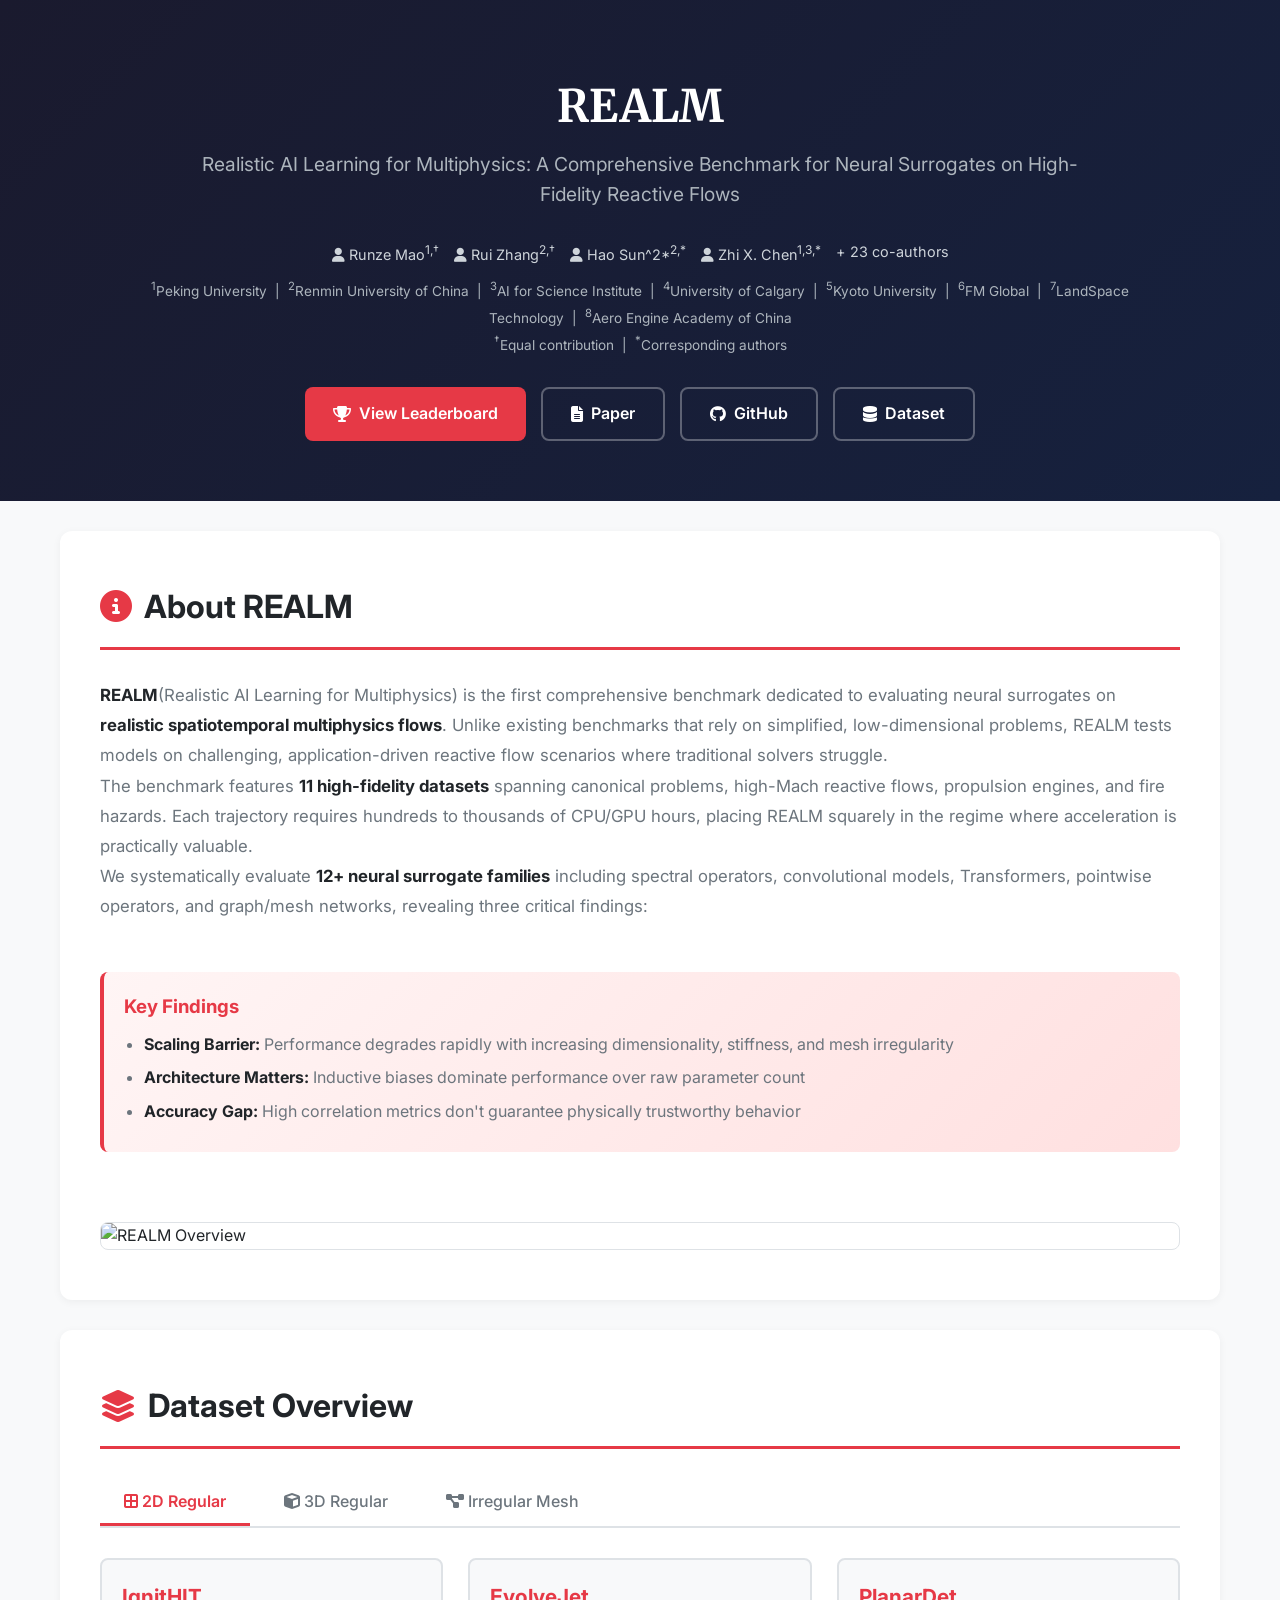
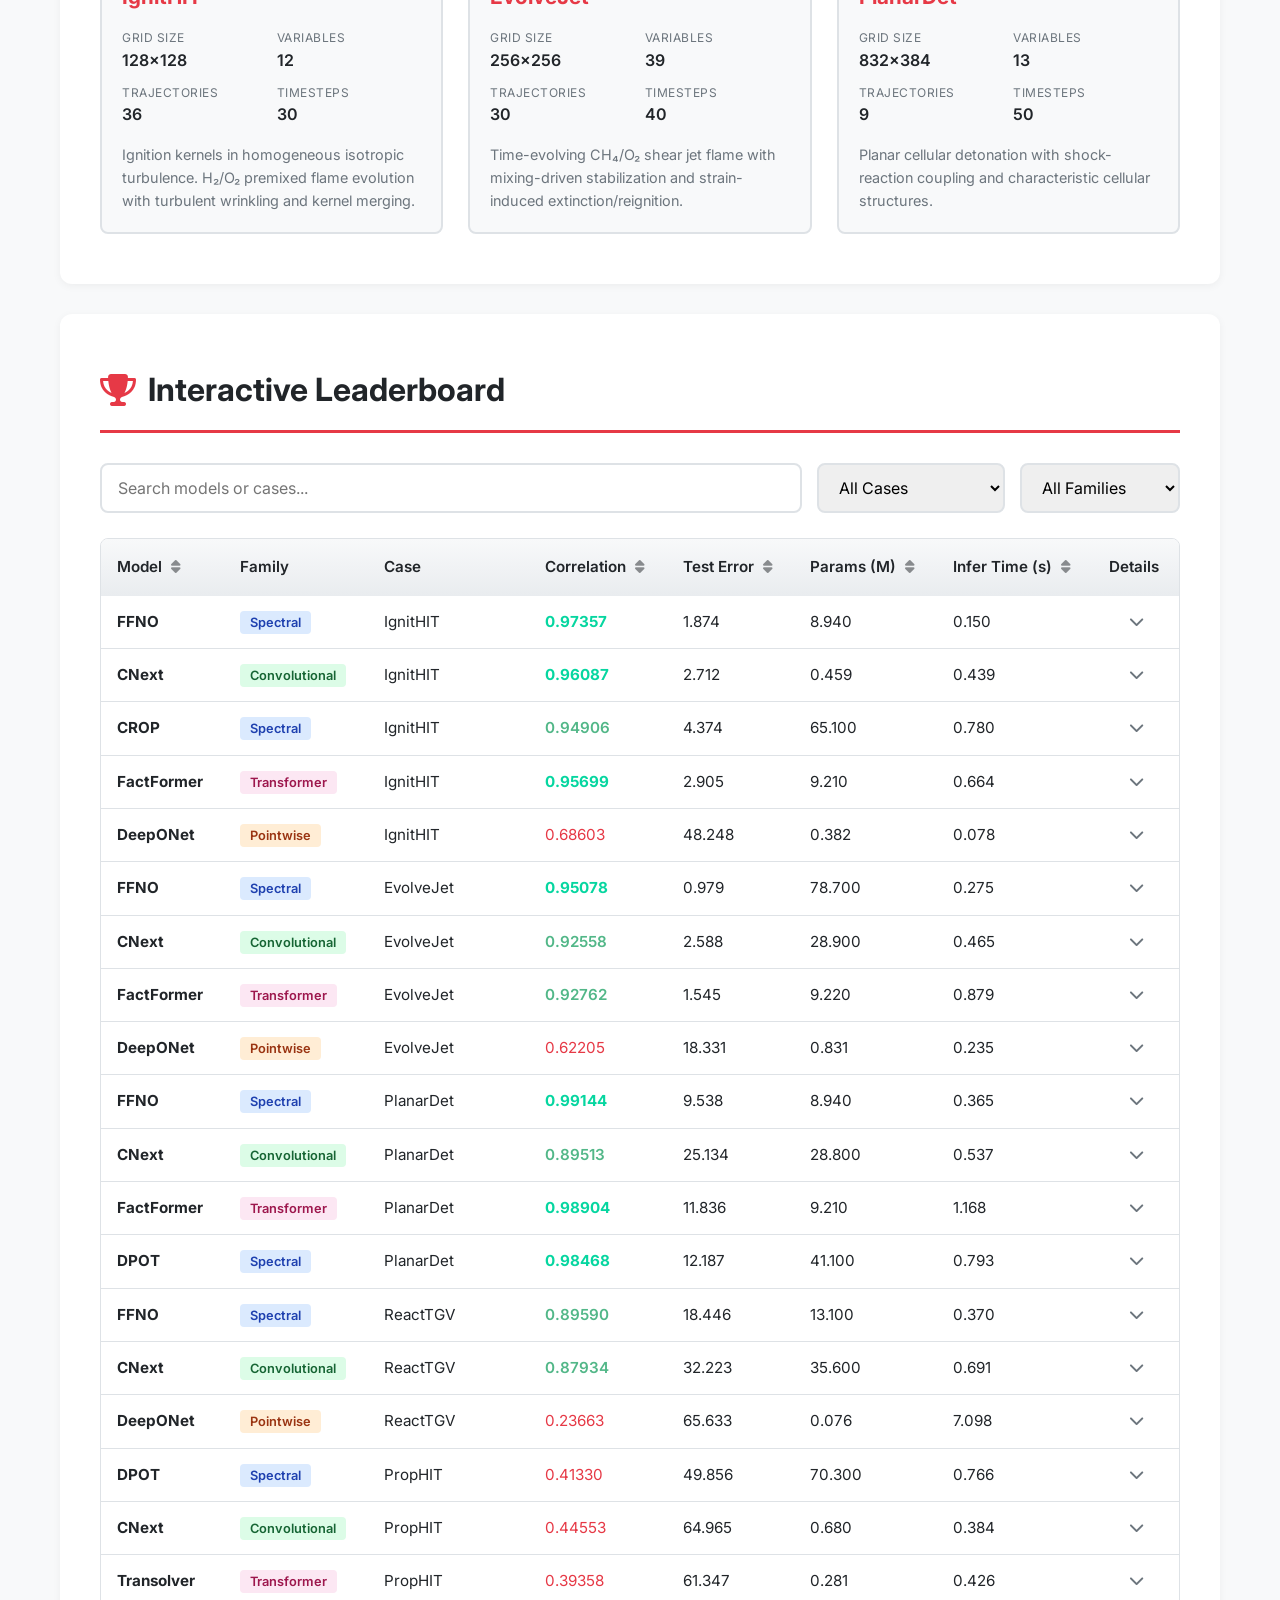
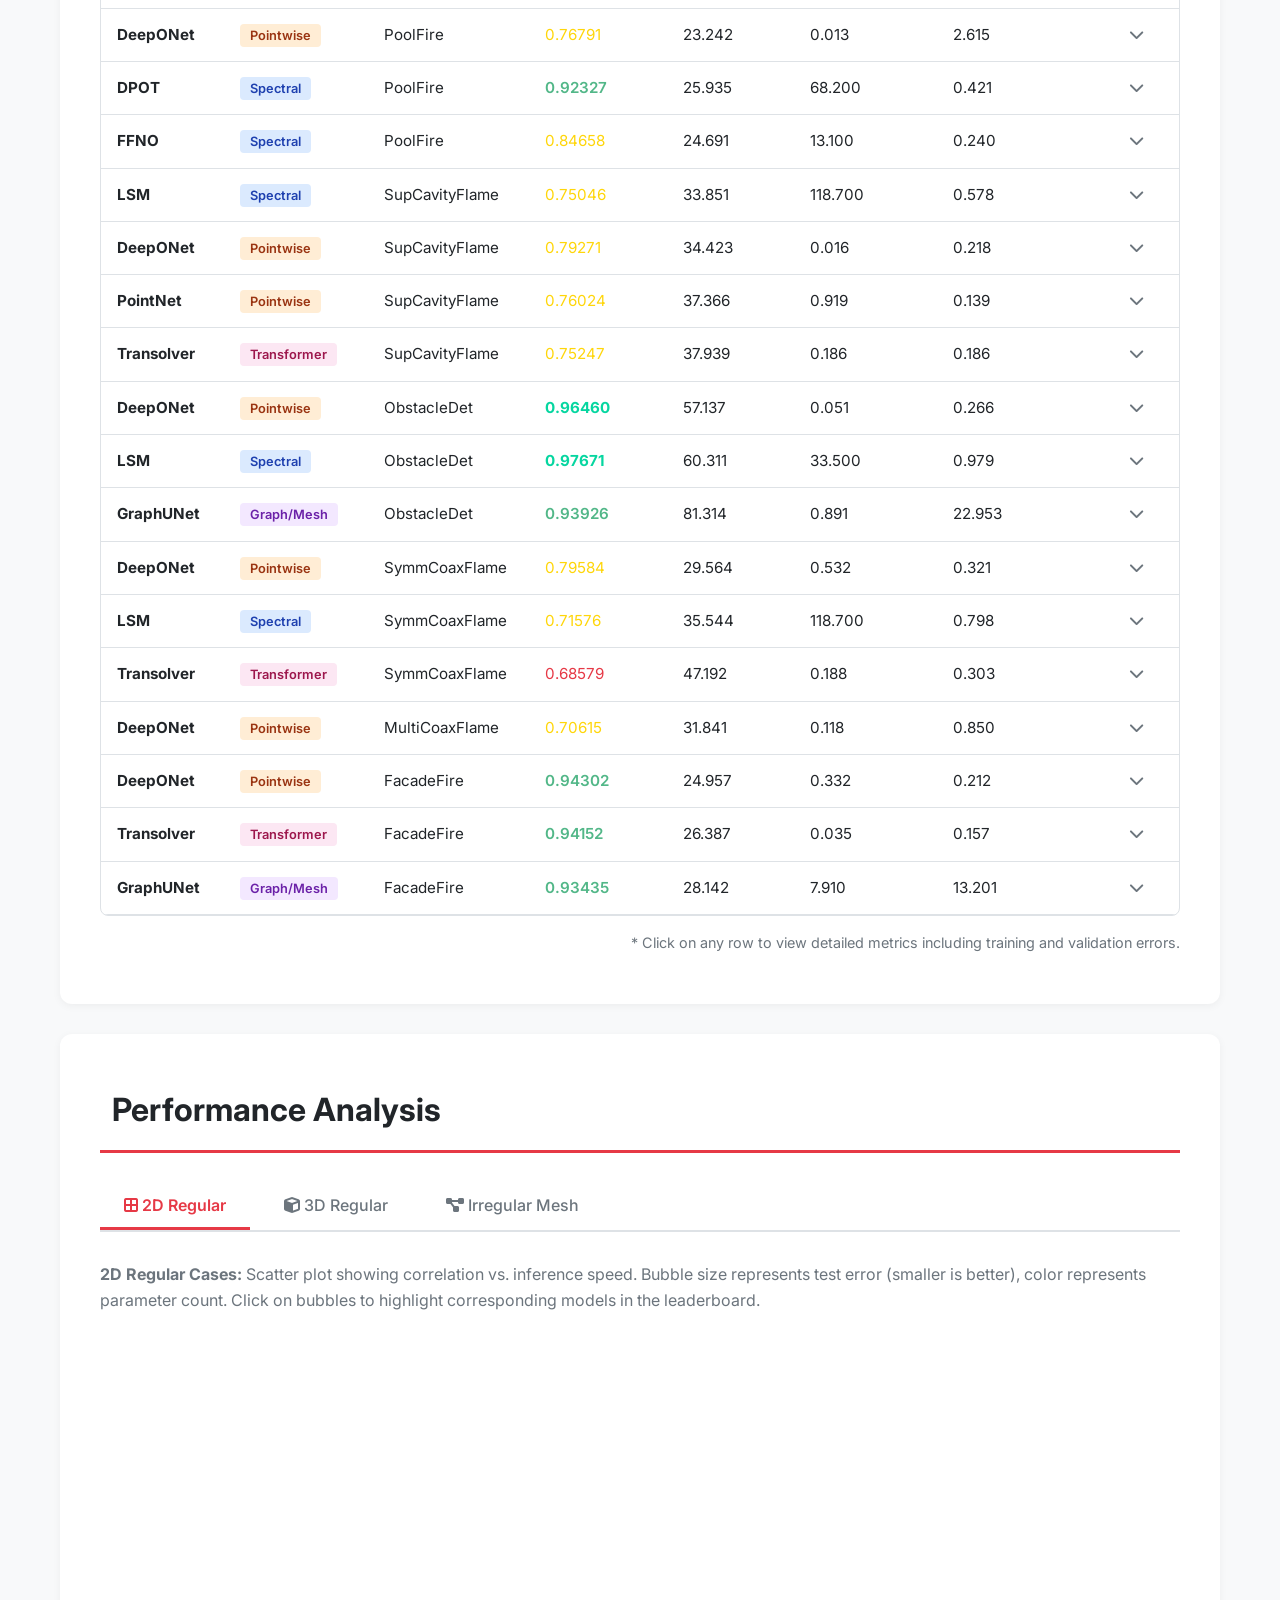
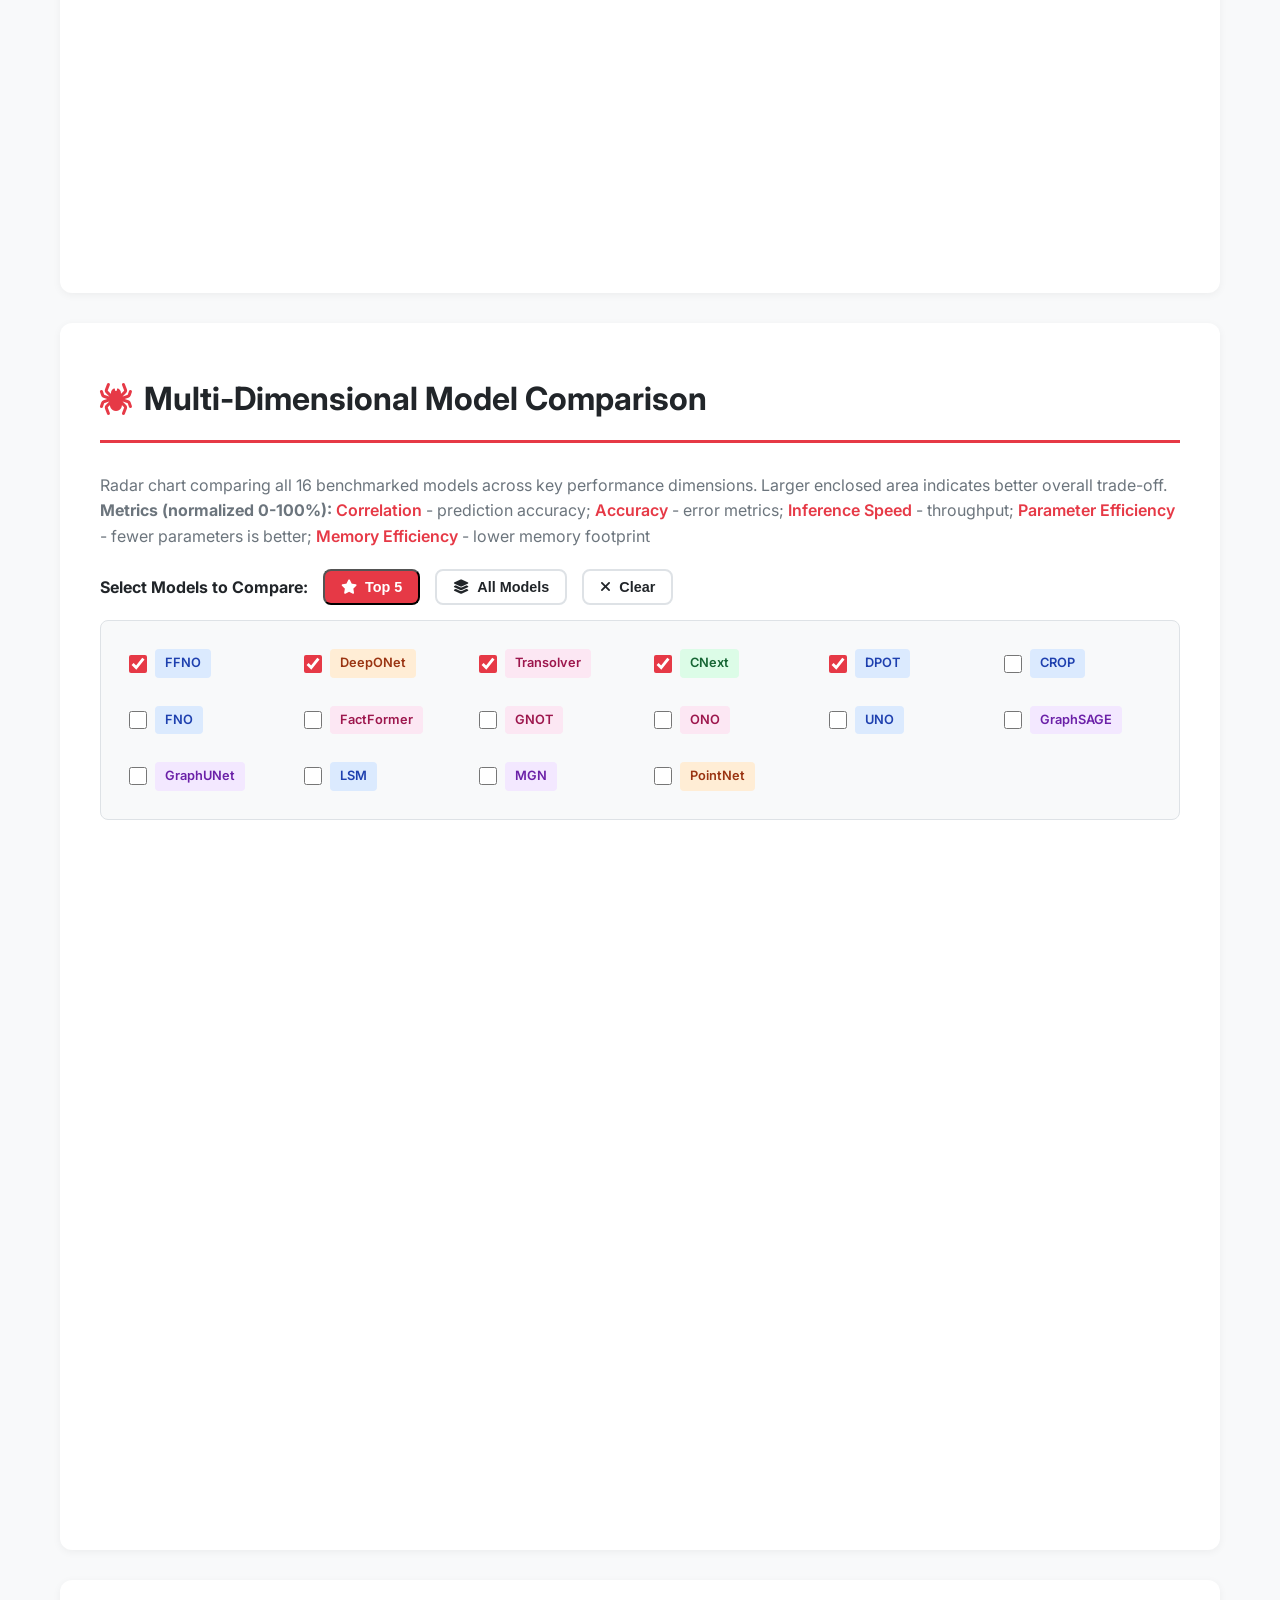
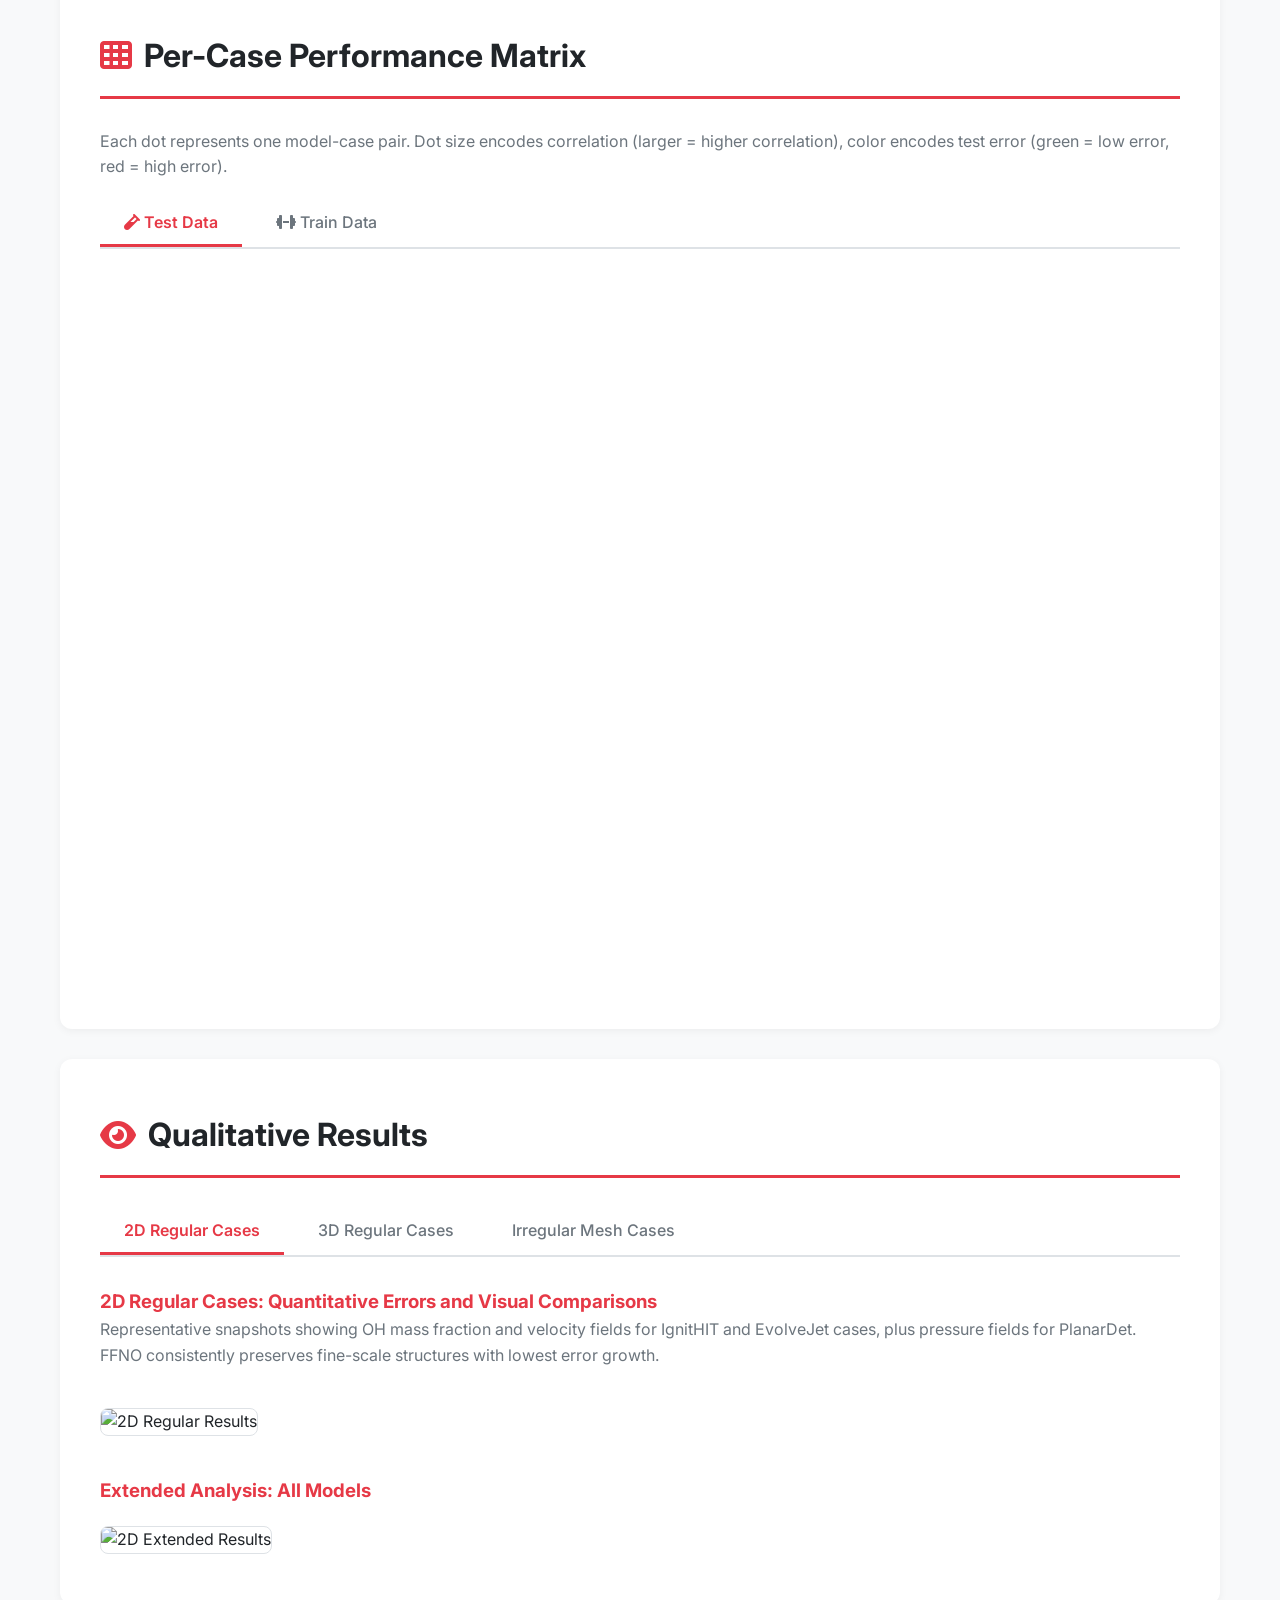
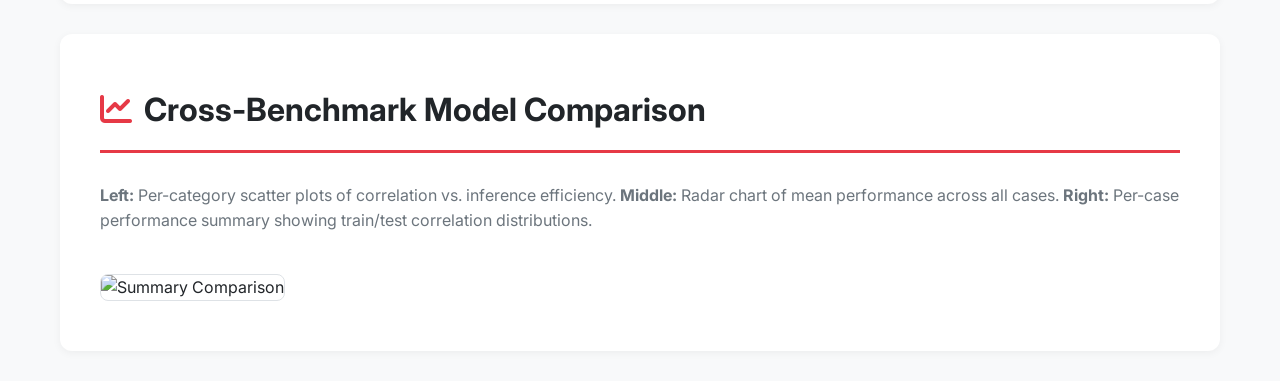
==== commit 66115d34: "Update author information in index.html" ====
--- a/index.html
+++ b/index.html
@@ -490,7 +490,8 @@
             
             <div class="meta-info">
                 <span><i class="fas fa-user"></i> Runze Mao<sup>1,†</sup></span>
-                <span><i class="fas fa-user"></i> Rui Zhang<sup>1,†</sup></span>
+                <span><i class="fas fa-user"></i> Rui Zhang<sup>2,†</sup></span>
+                <span><i class="fas fa-user"></i> Hao Sun^2*<sup>2,*</sup></span>
                 <span><i class="fas fa-user"></i> Zhi X. Chen<sup>1,3,*</sup></span>
                 <span>+ 23 co-authors</span>
             </div>
@@ -1883,4 +1884,4 @@
     </script>
 
 </body>
-</html>+</html>
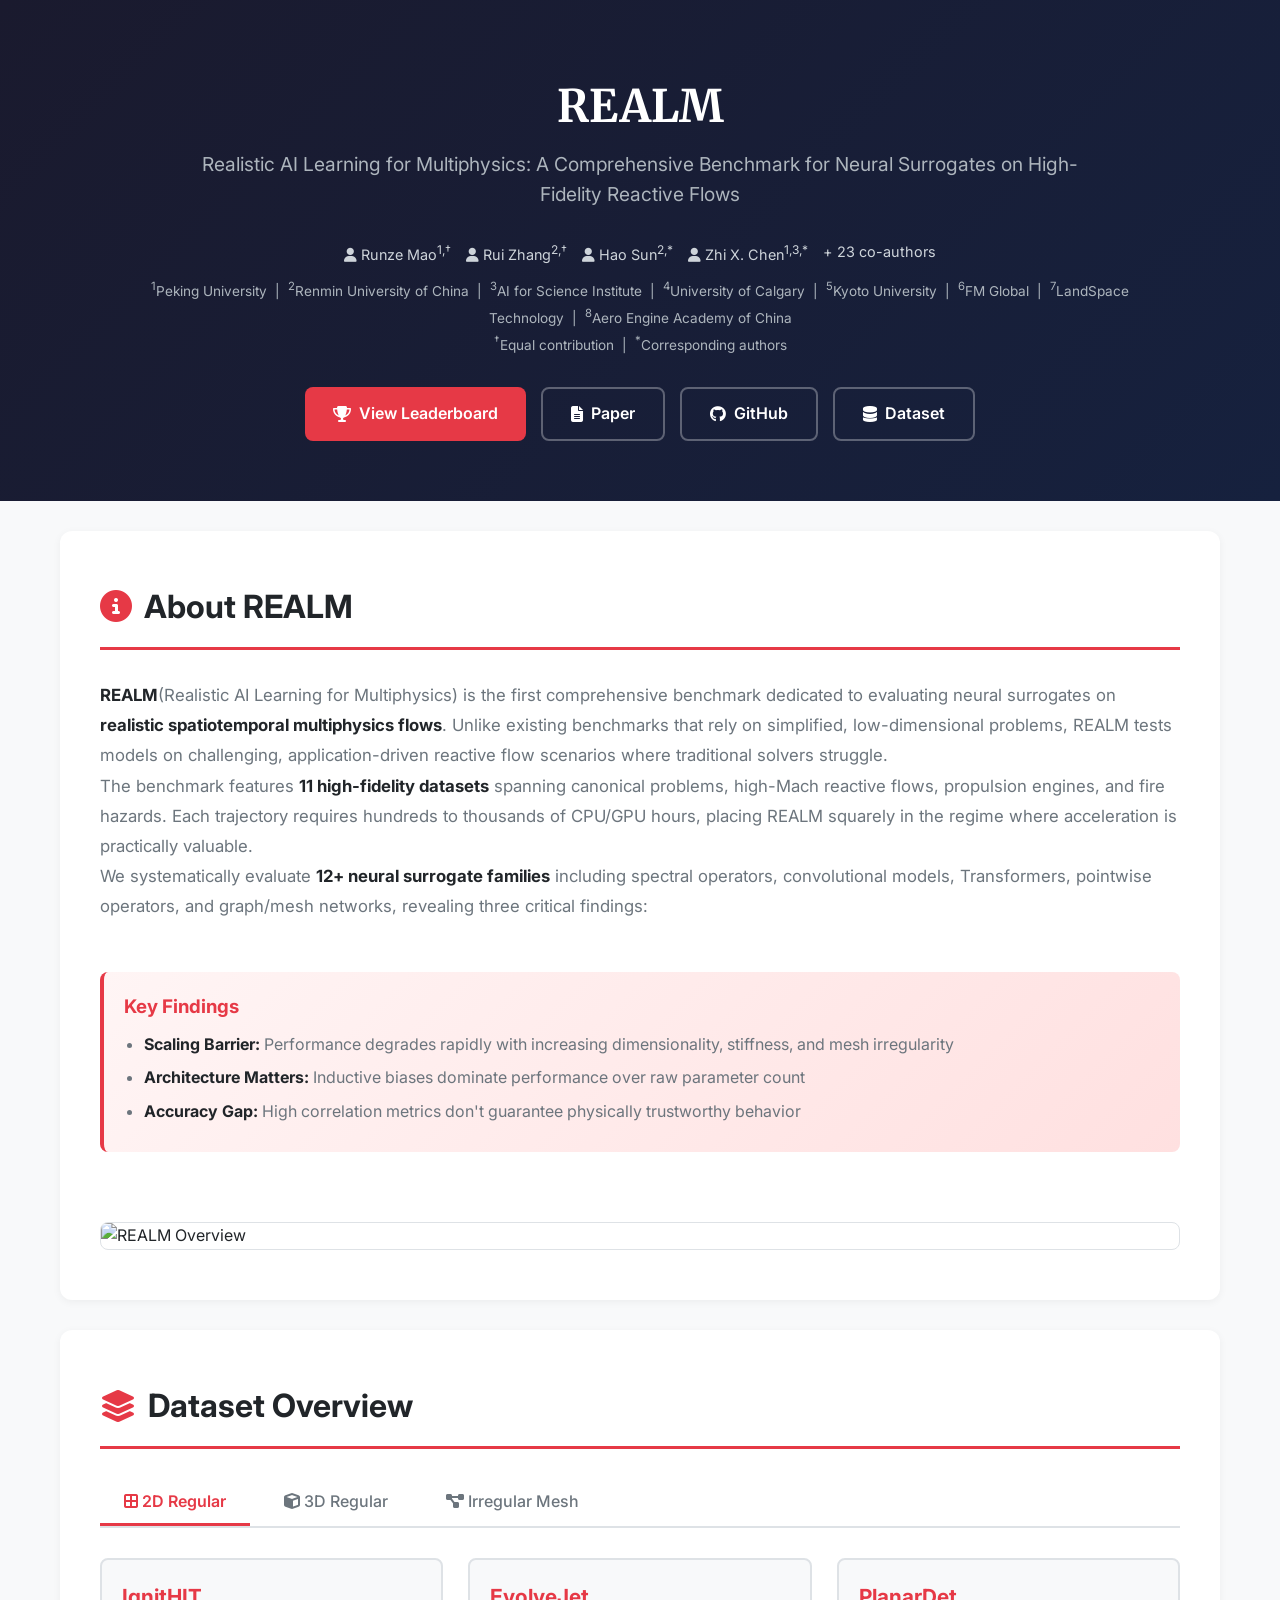
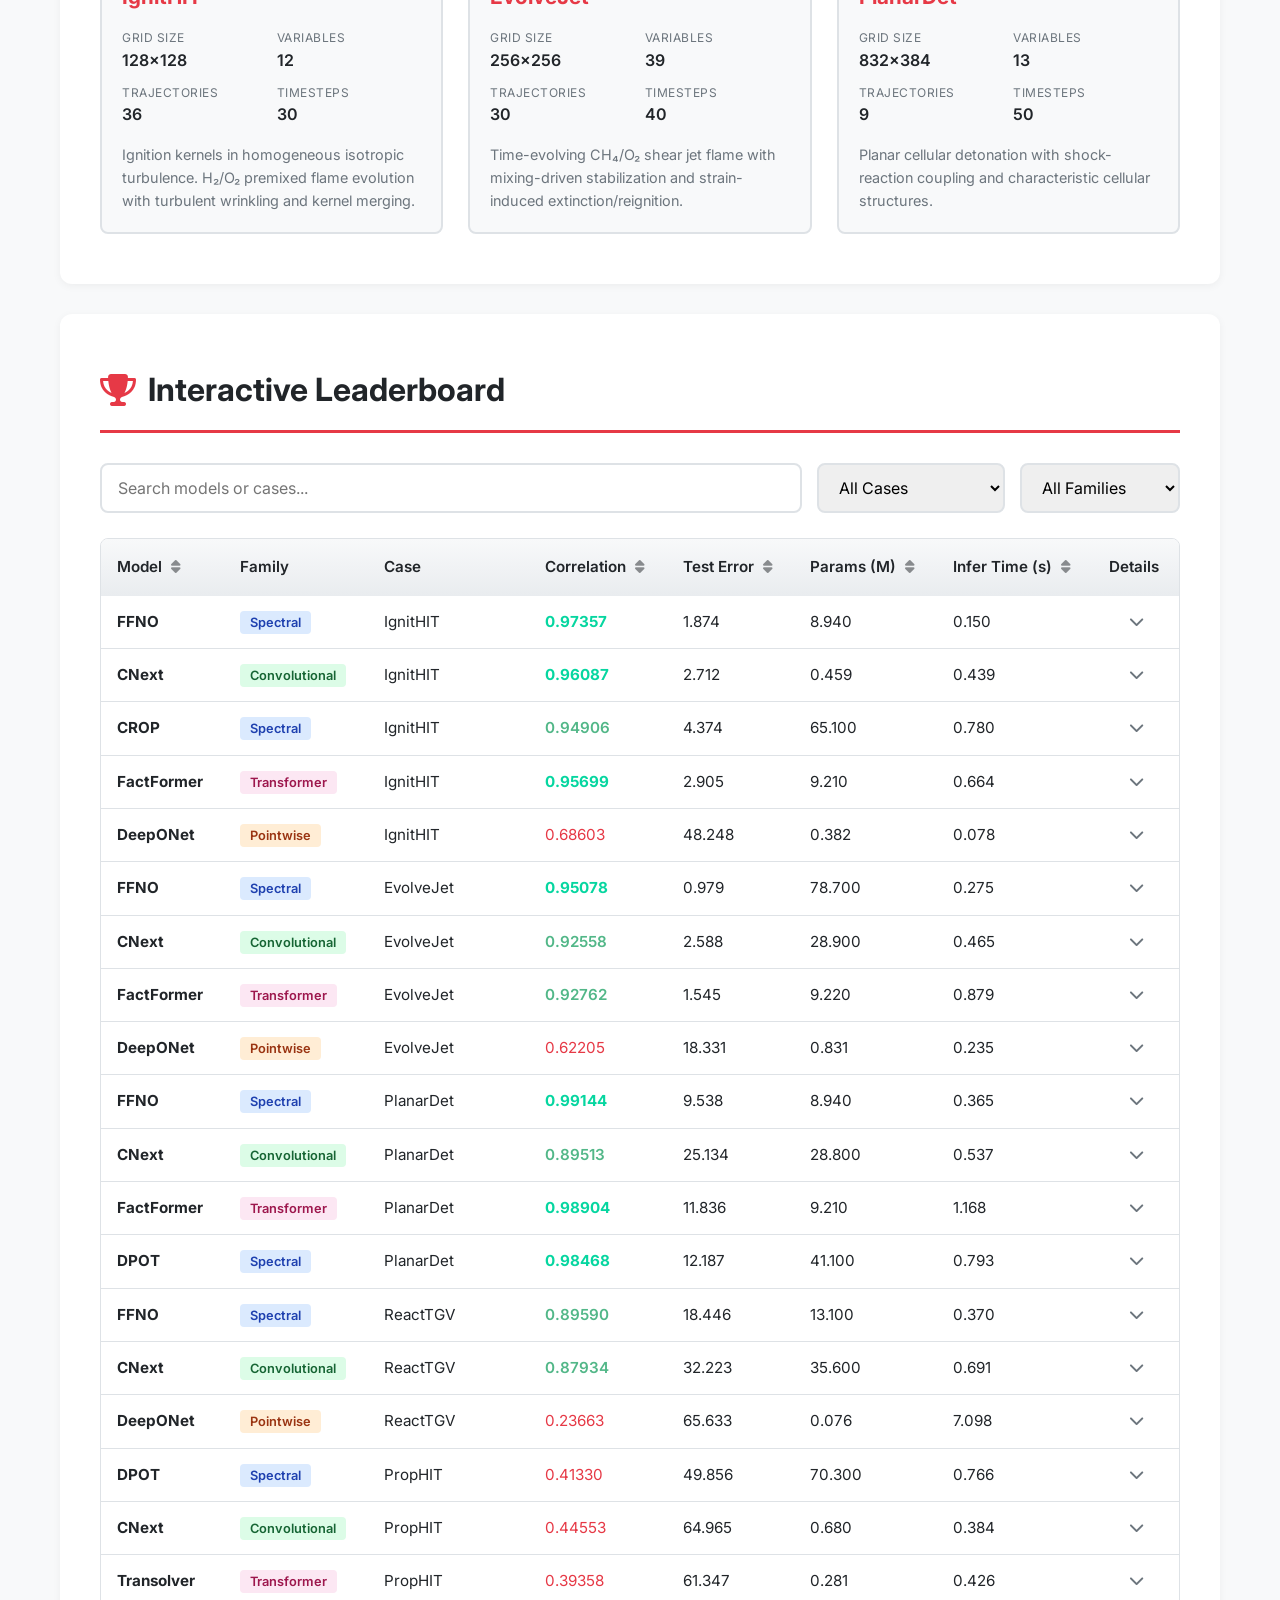
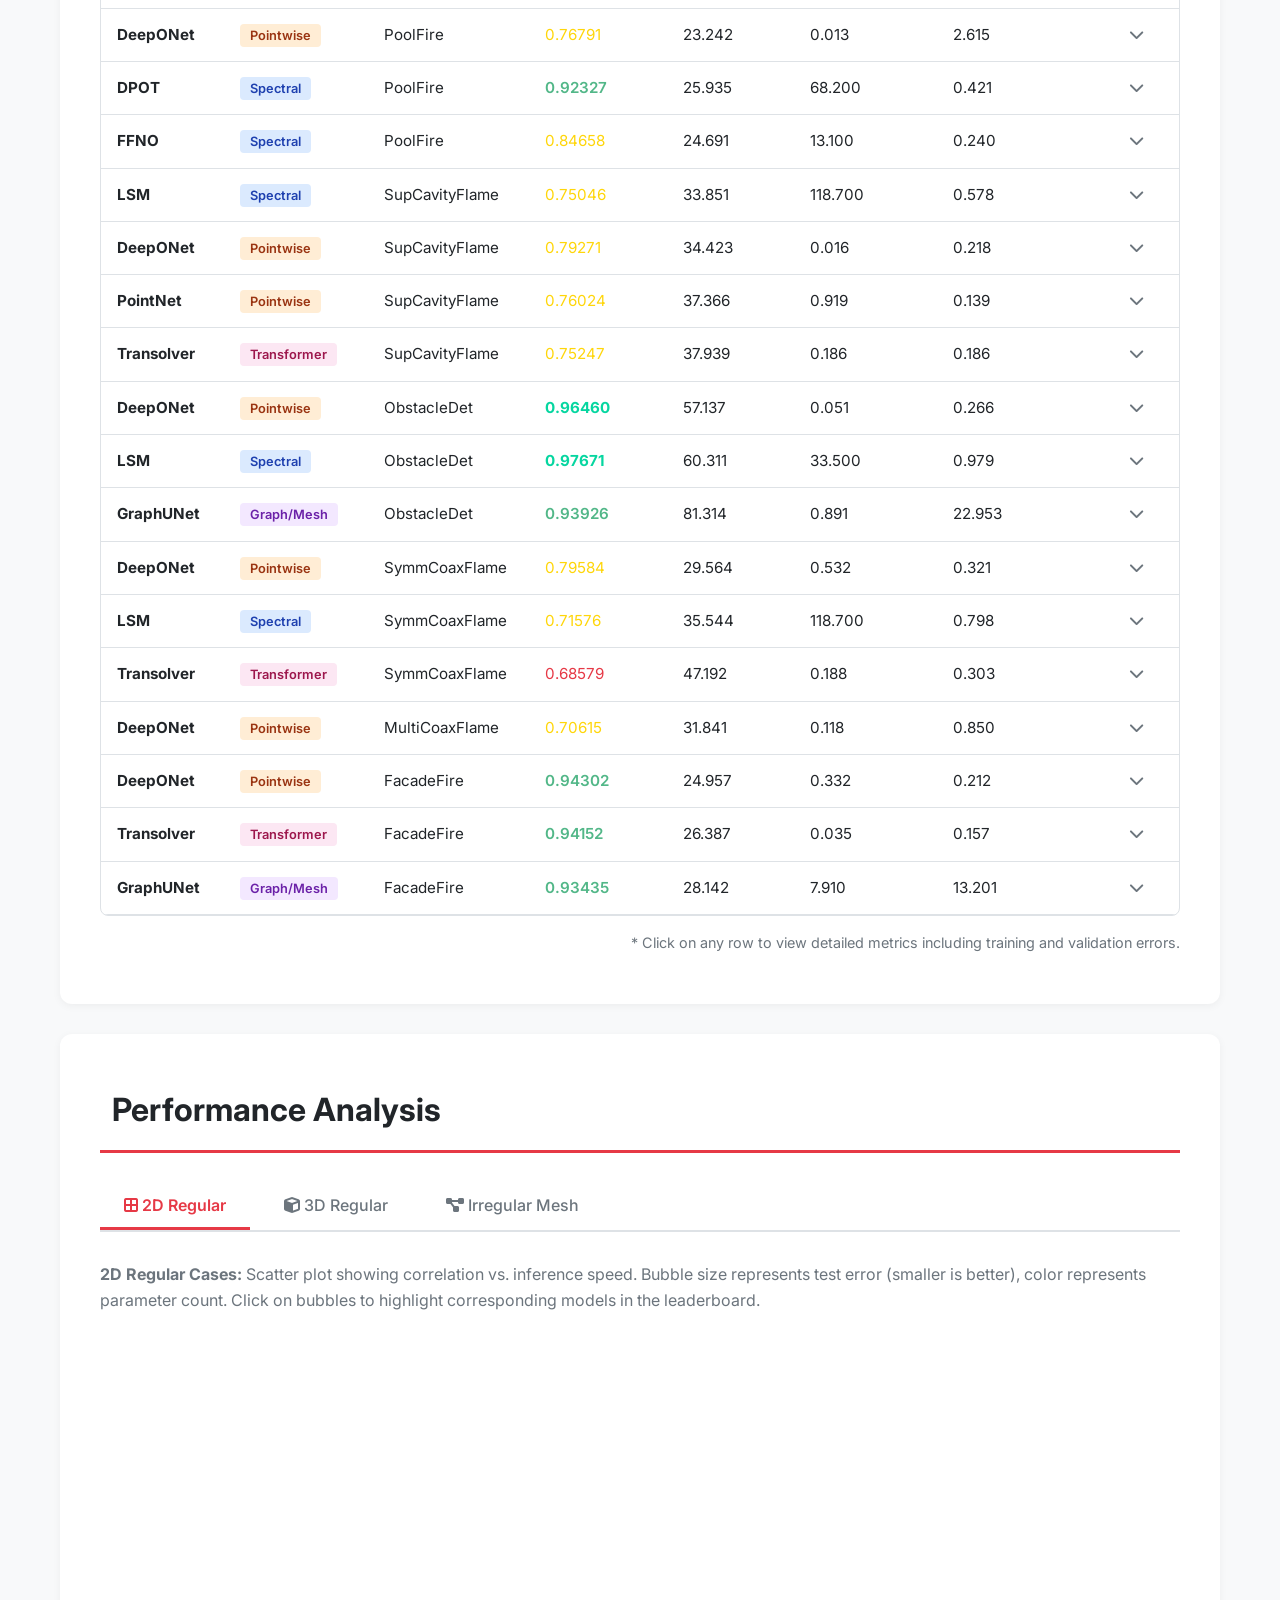
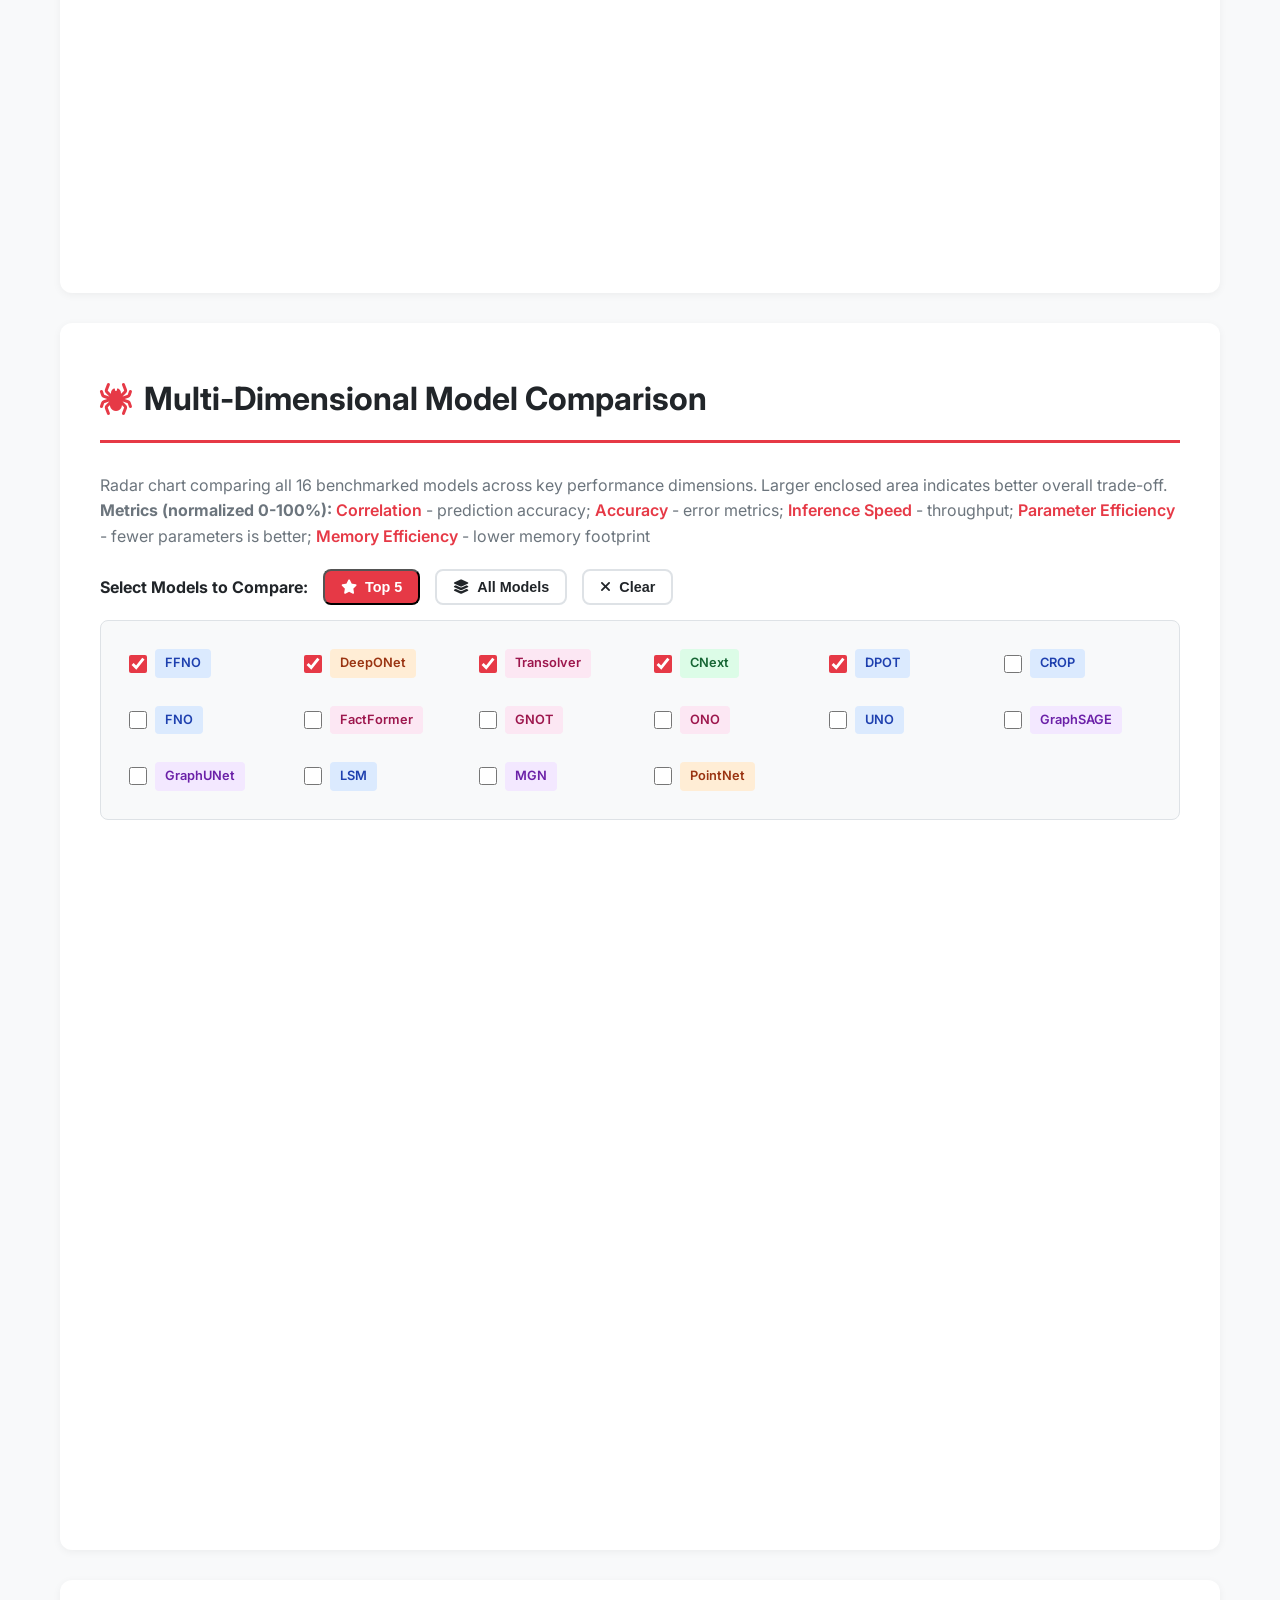
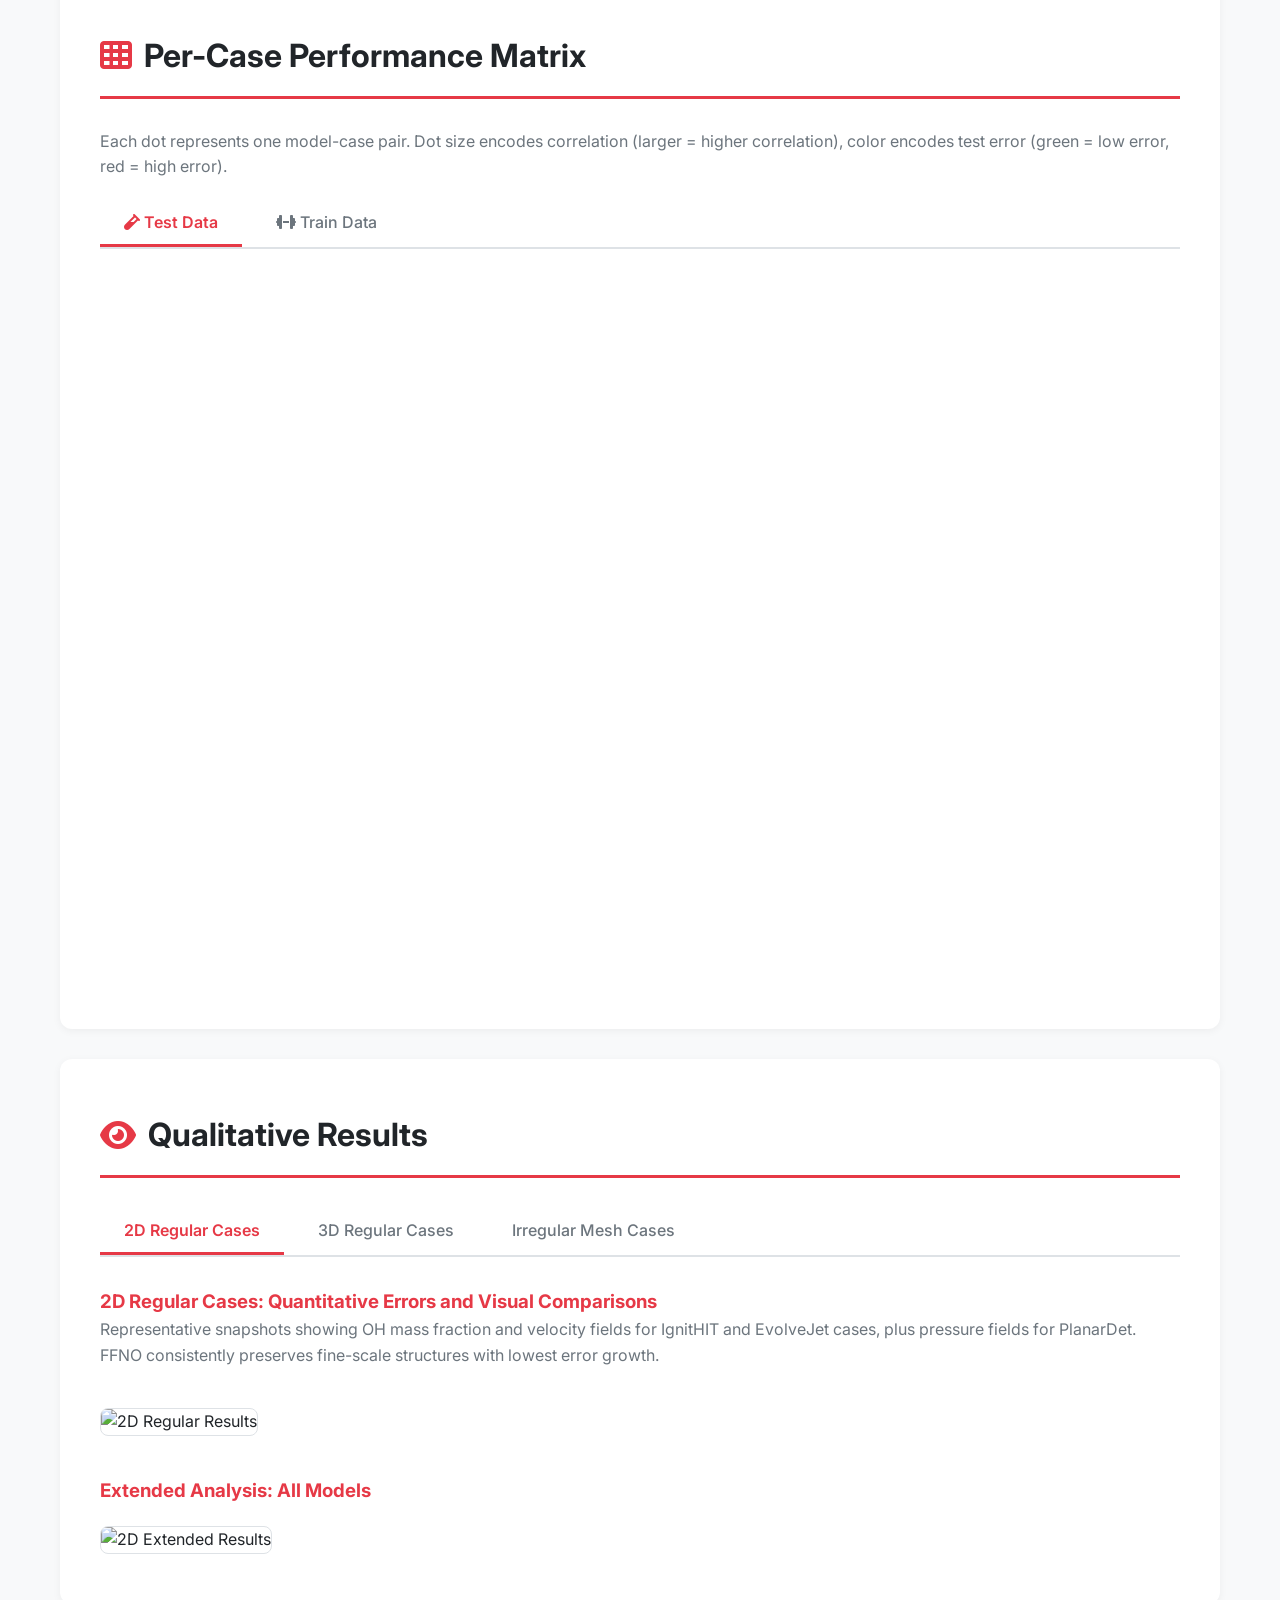
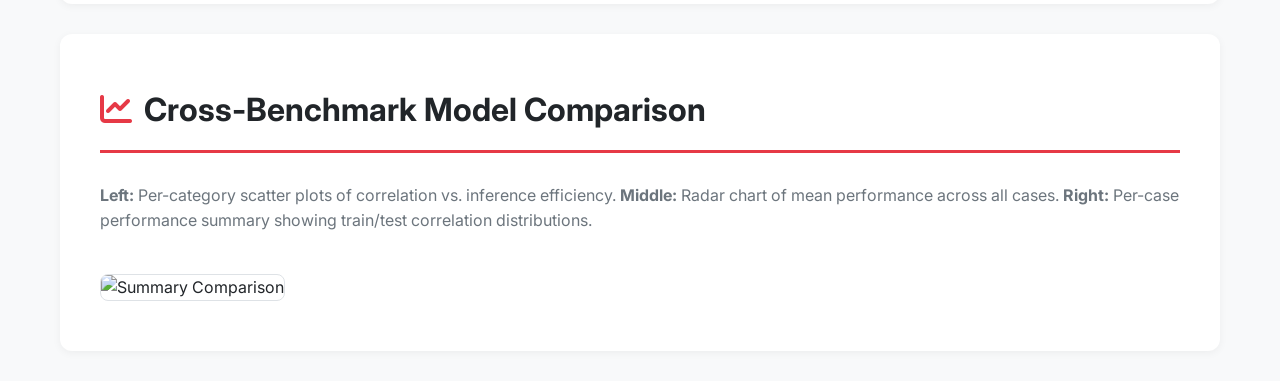
==== commit 132bf55b: "Update index.html" ====
--- a/index.html
+++ b/index.html
@@ -491,7 +491,7 @@
             <div class="meta-info">
                 <span><i class="fas fa-user"></i> Runze Mao<sup>1,†</sup></span>
                 <span><i class="fas fa-user"></i> Rui Zhang<sup>2,†</sup></span>
-                <span><i class="fas fa-user"></i> Hao Sun^2*<sup>2,*</sup></span>
+                <span><i class="fas fa-user"></i> Hao Sun<sup>2,*</sup></span>
                 <span><i class="fas fa-user"></i> Zhi X. Chen<sup>1,3,*</sup></span>
                 <span>+ 23 co-authors</span>
             </div>
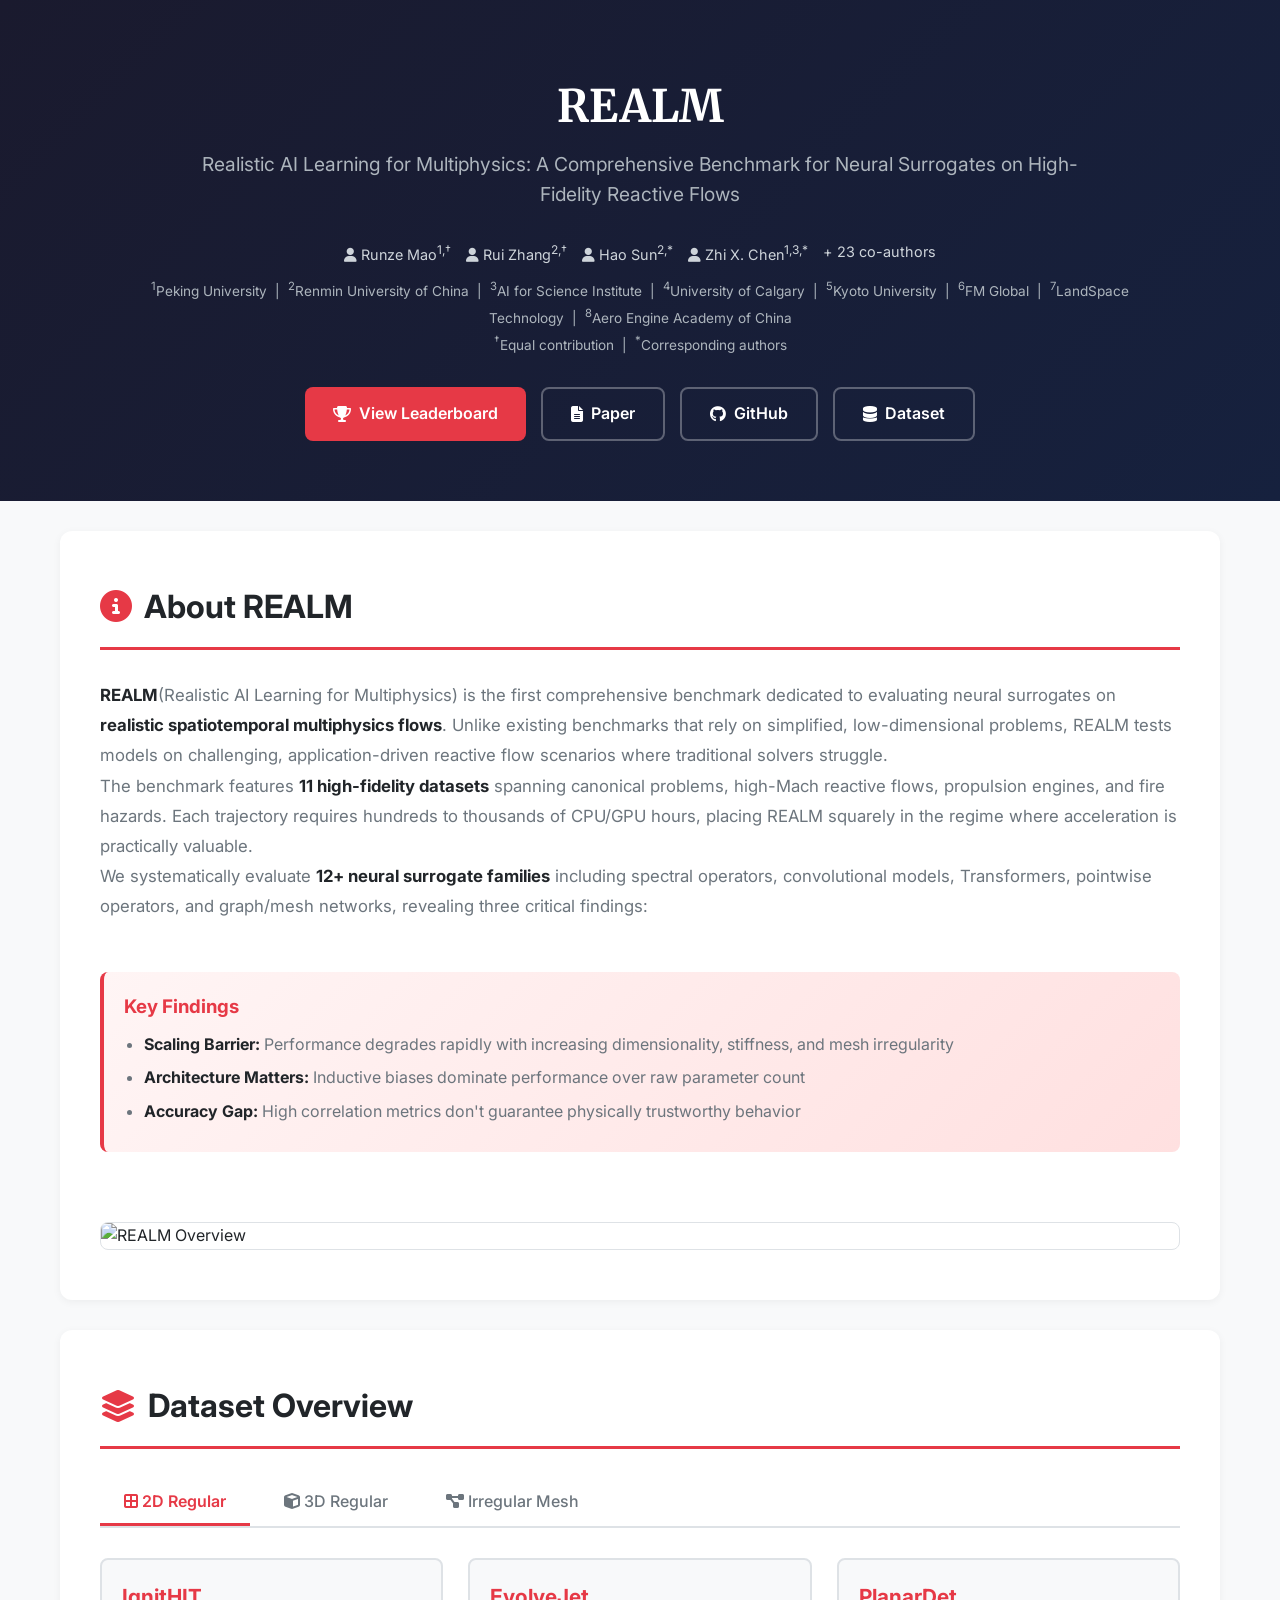
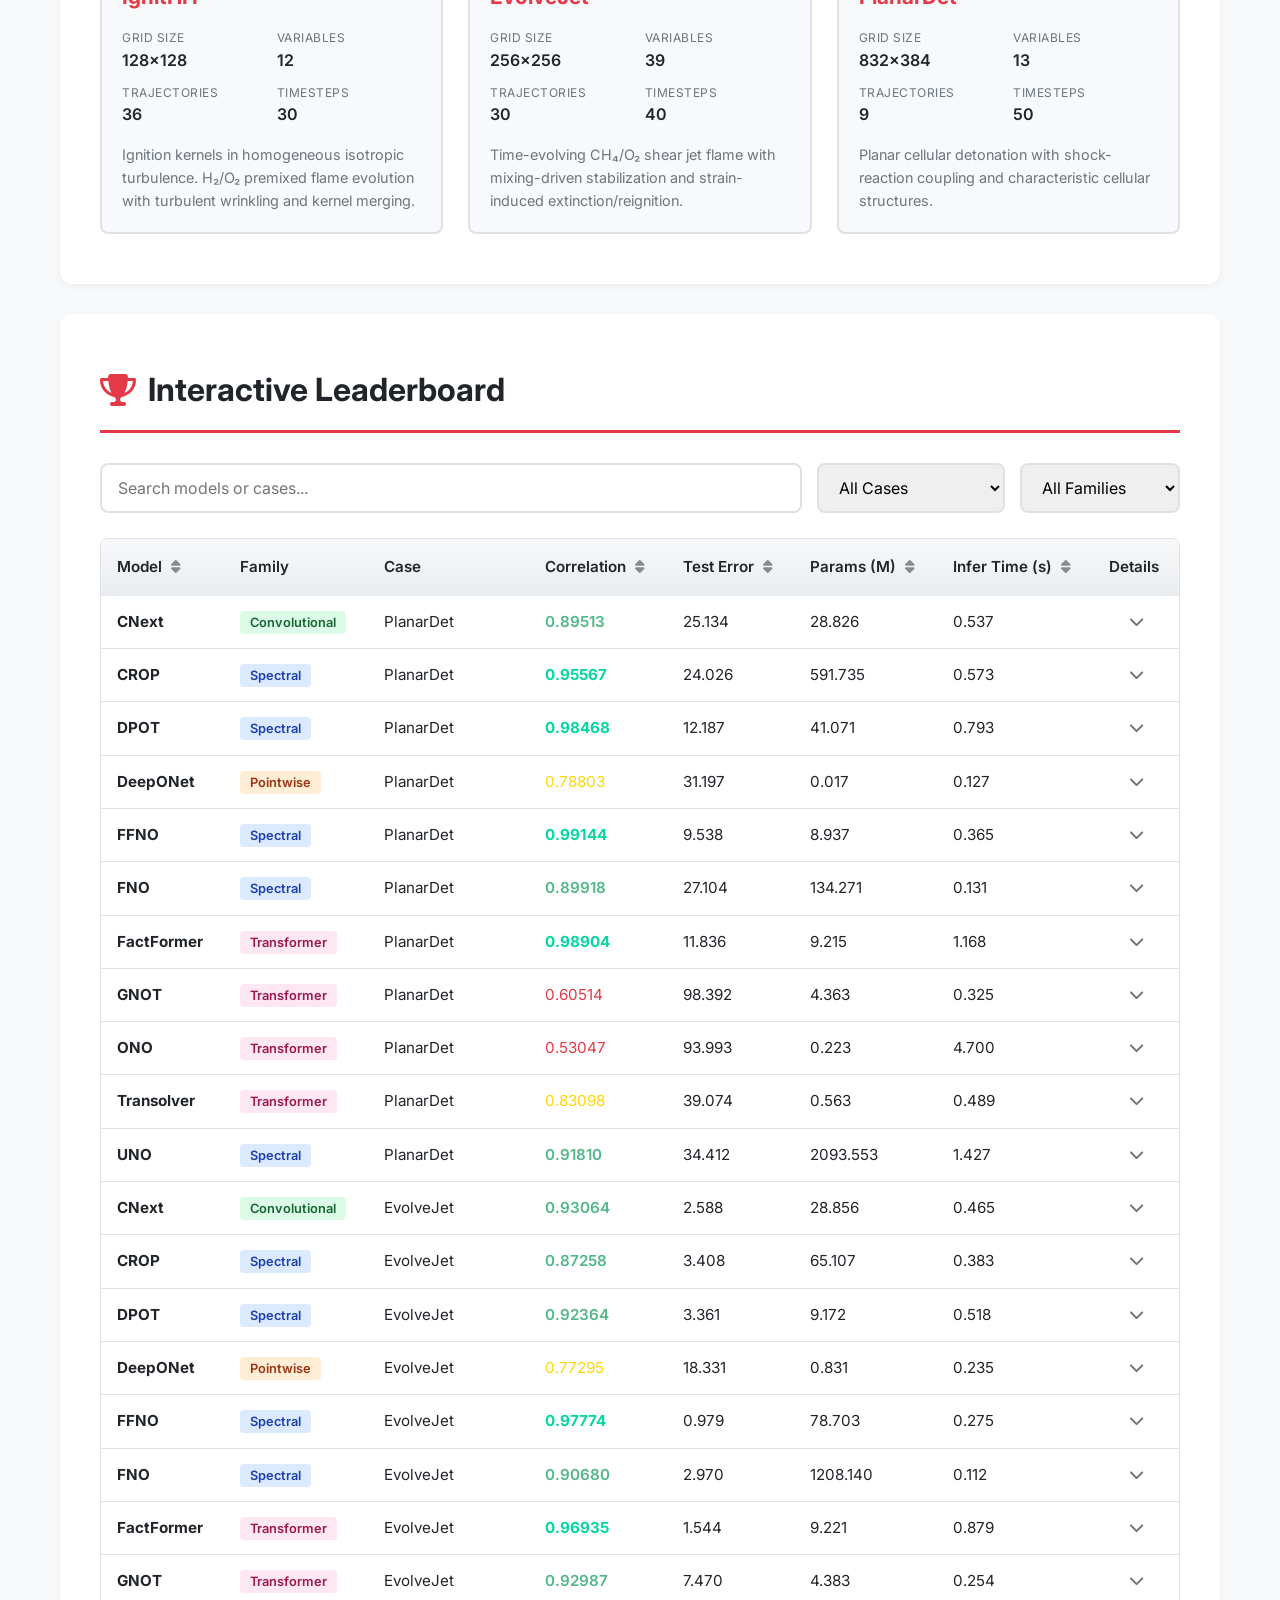
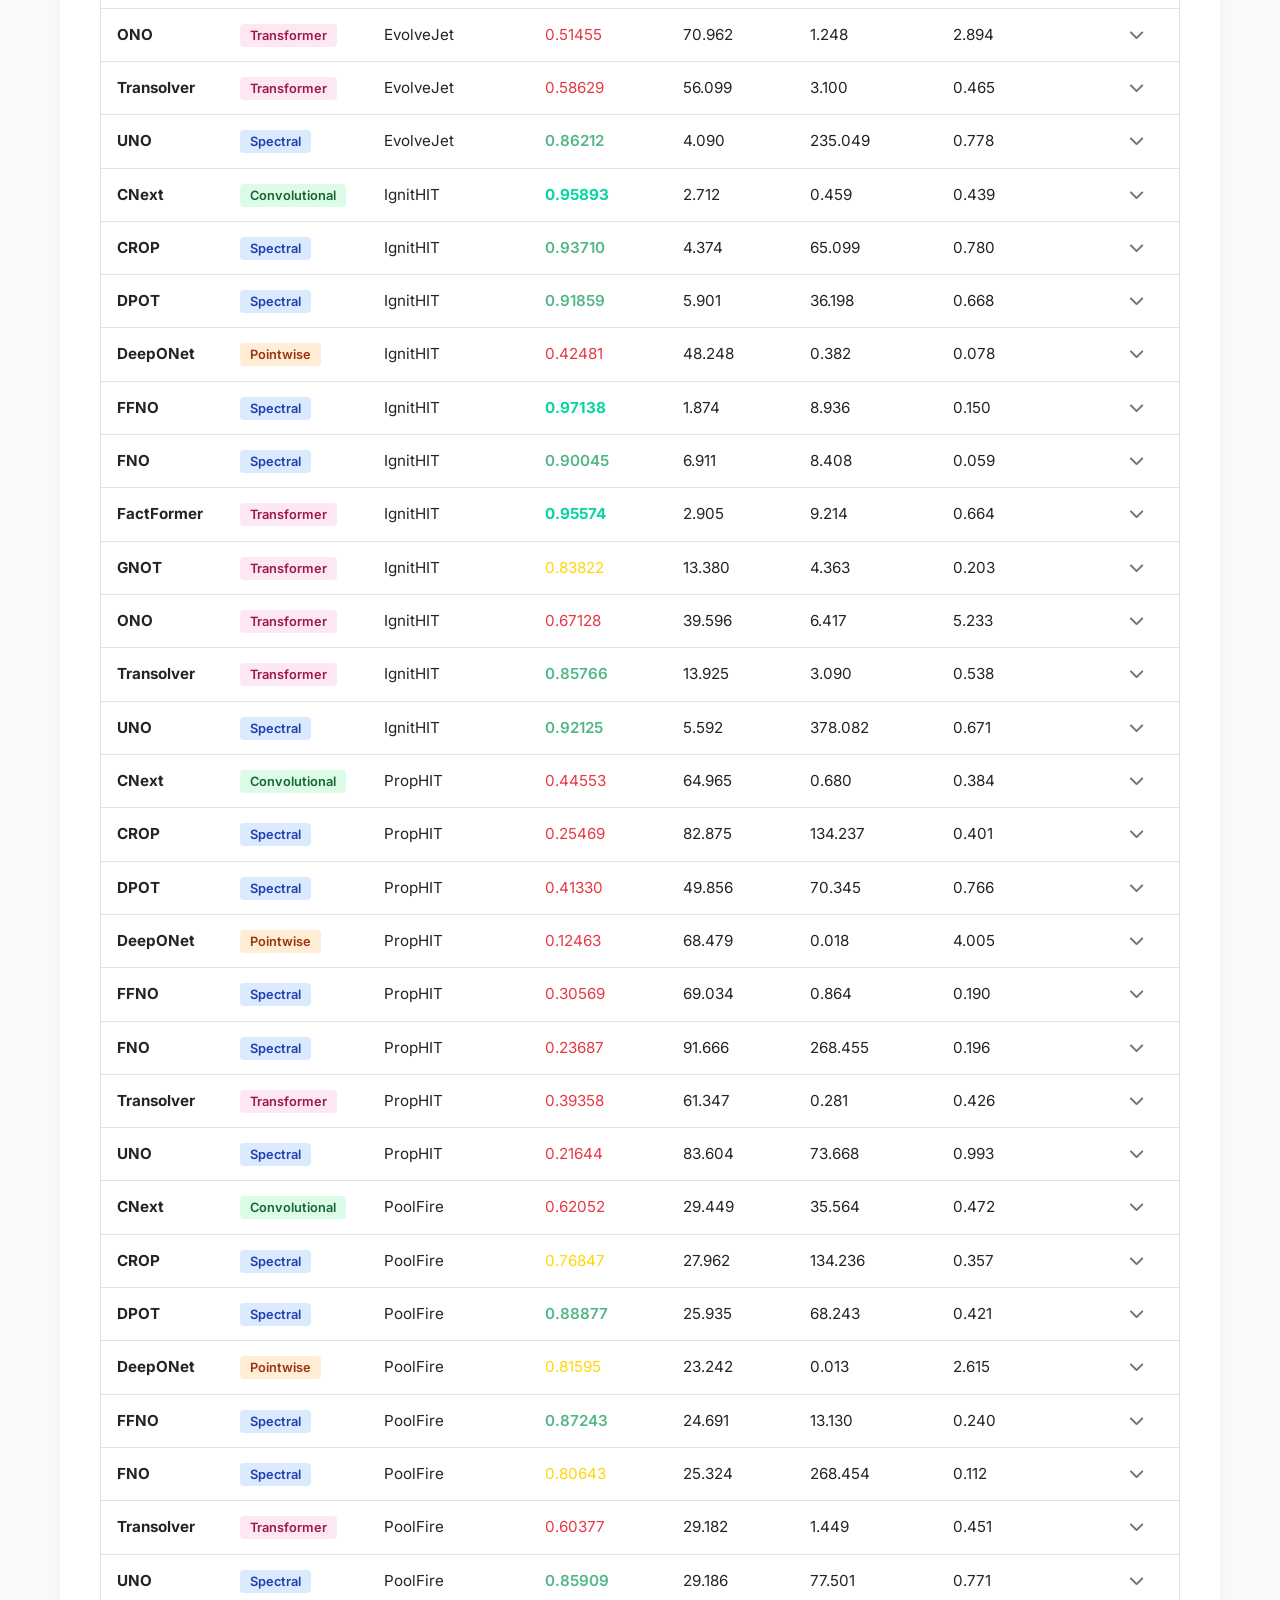
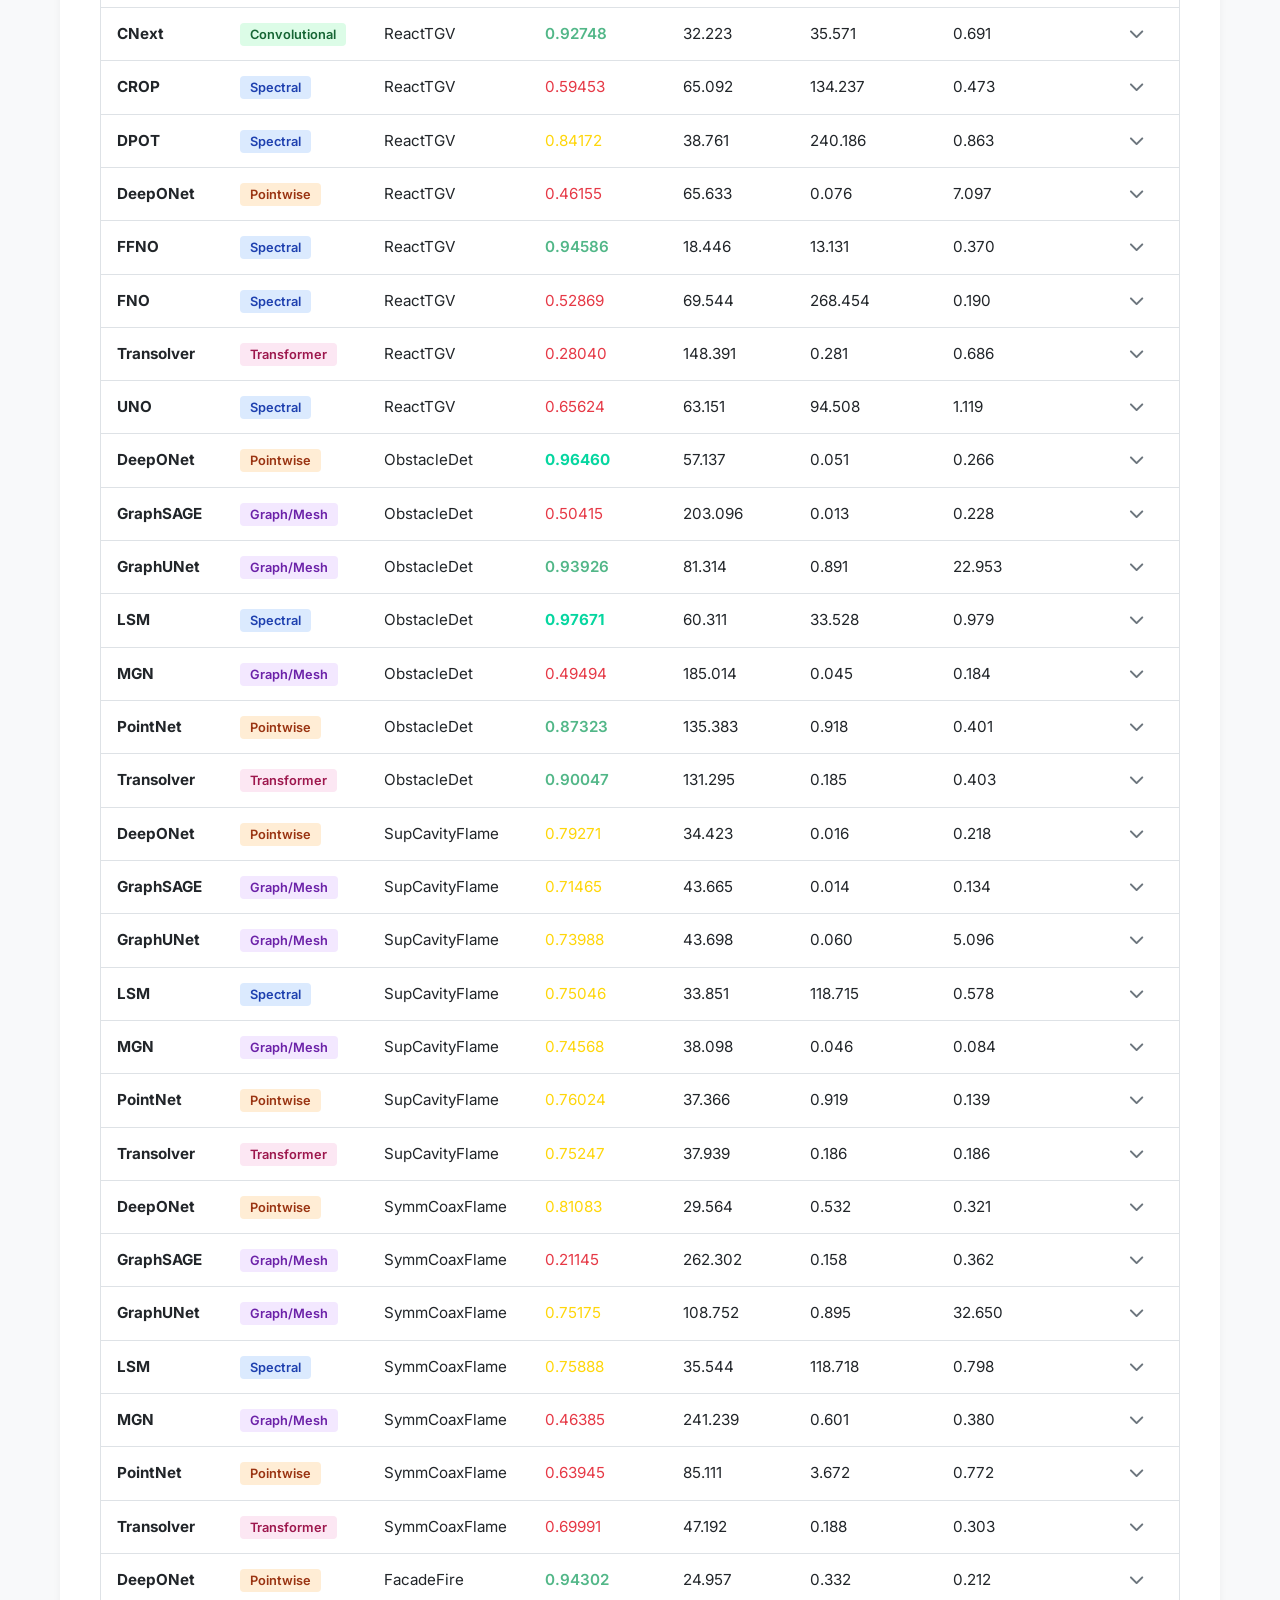
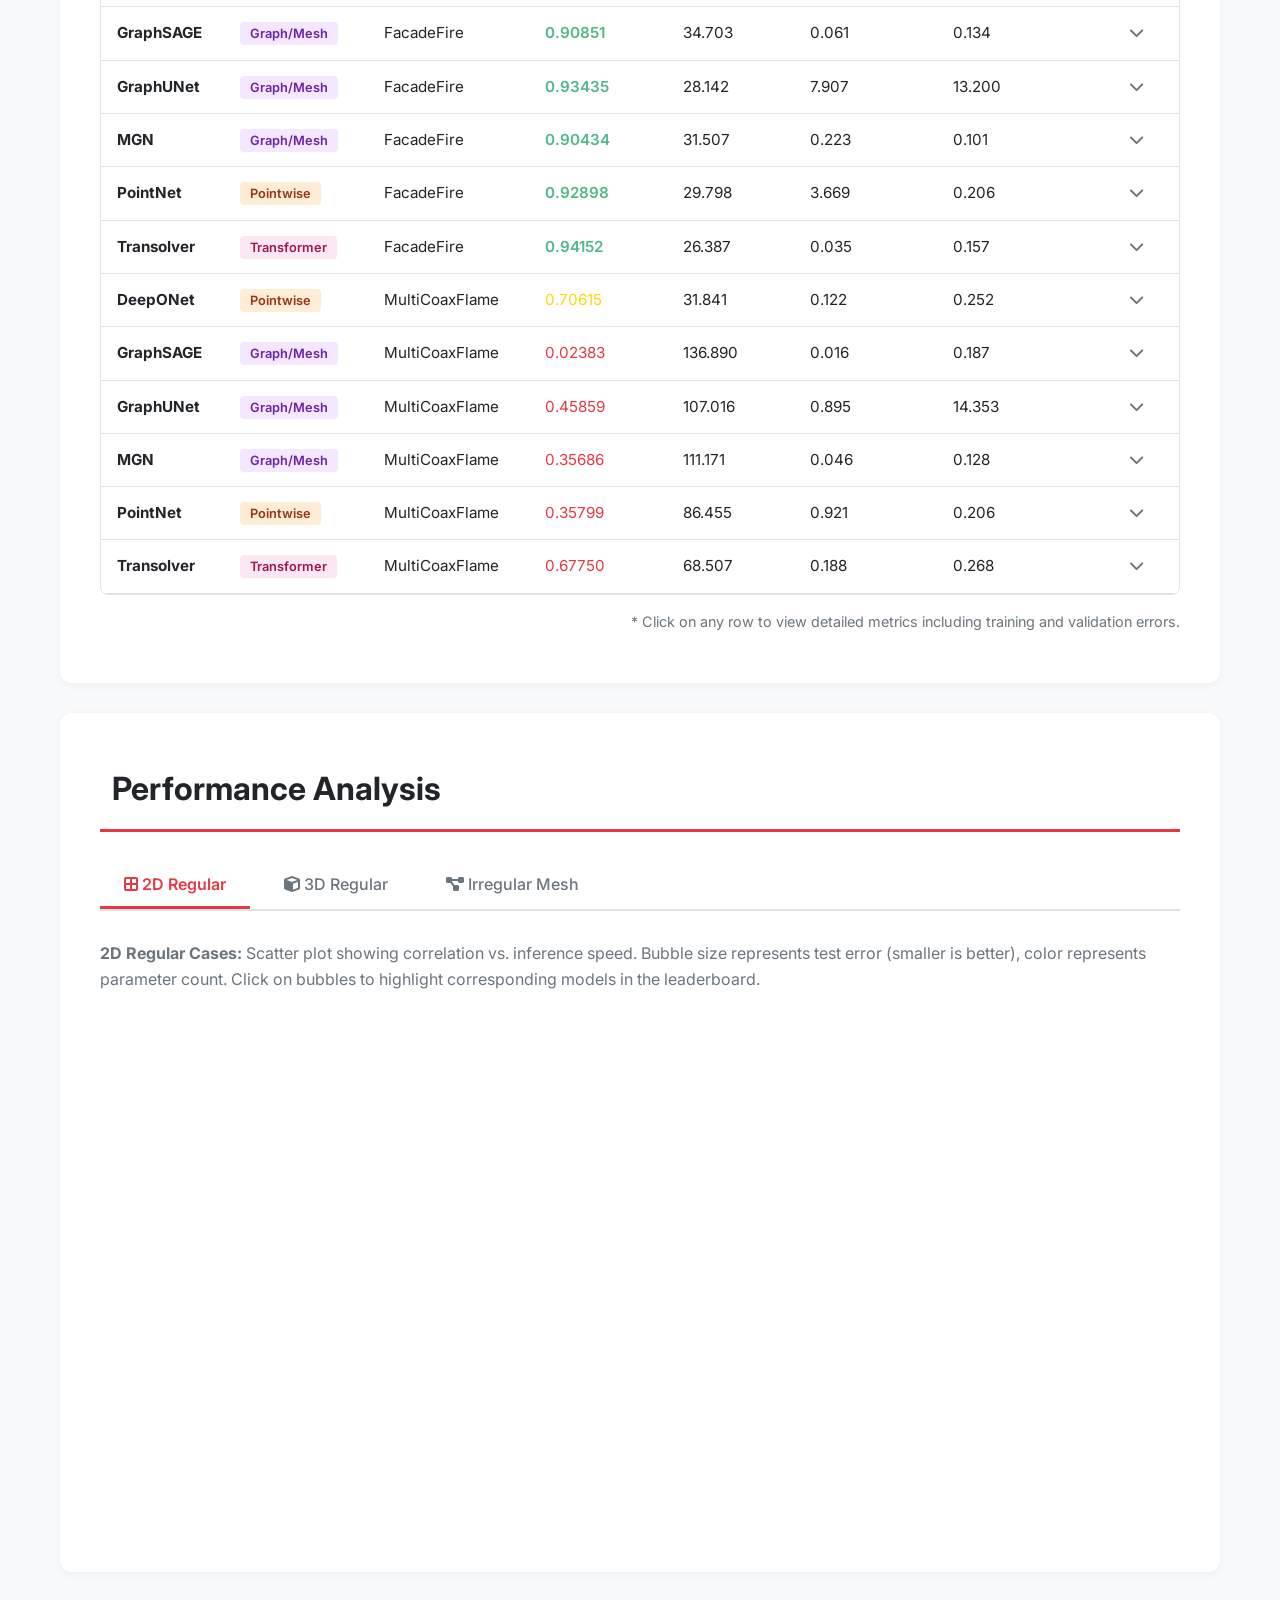
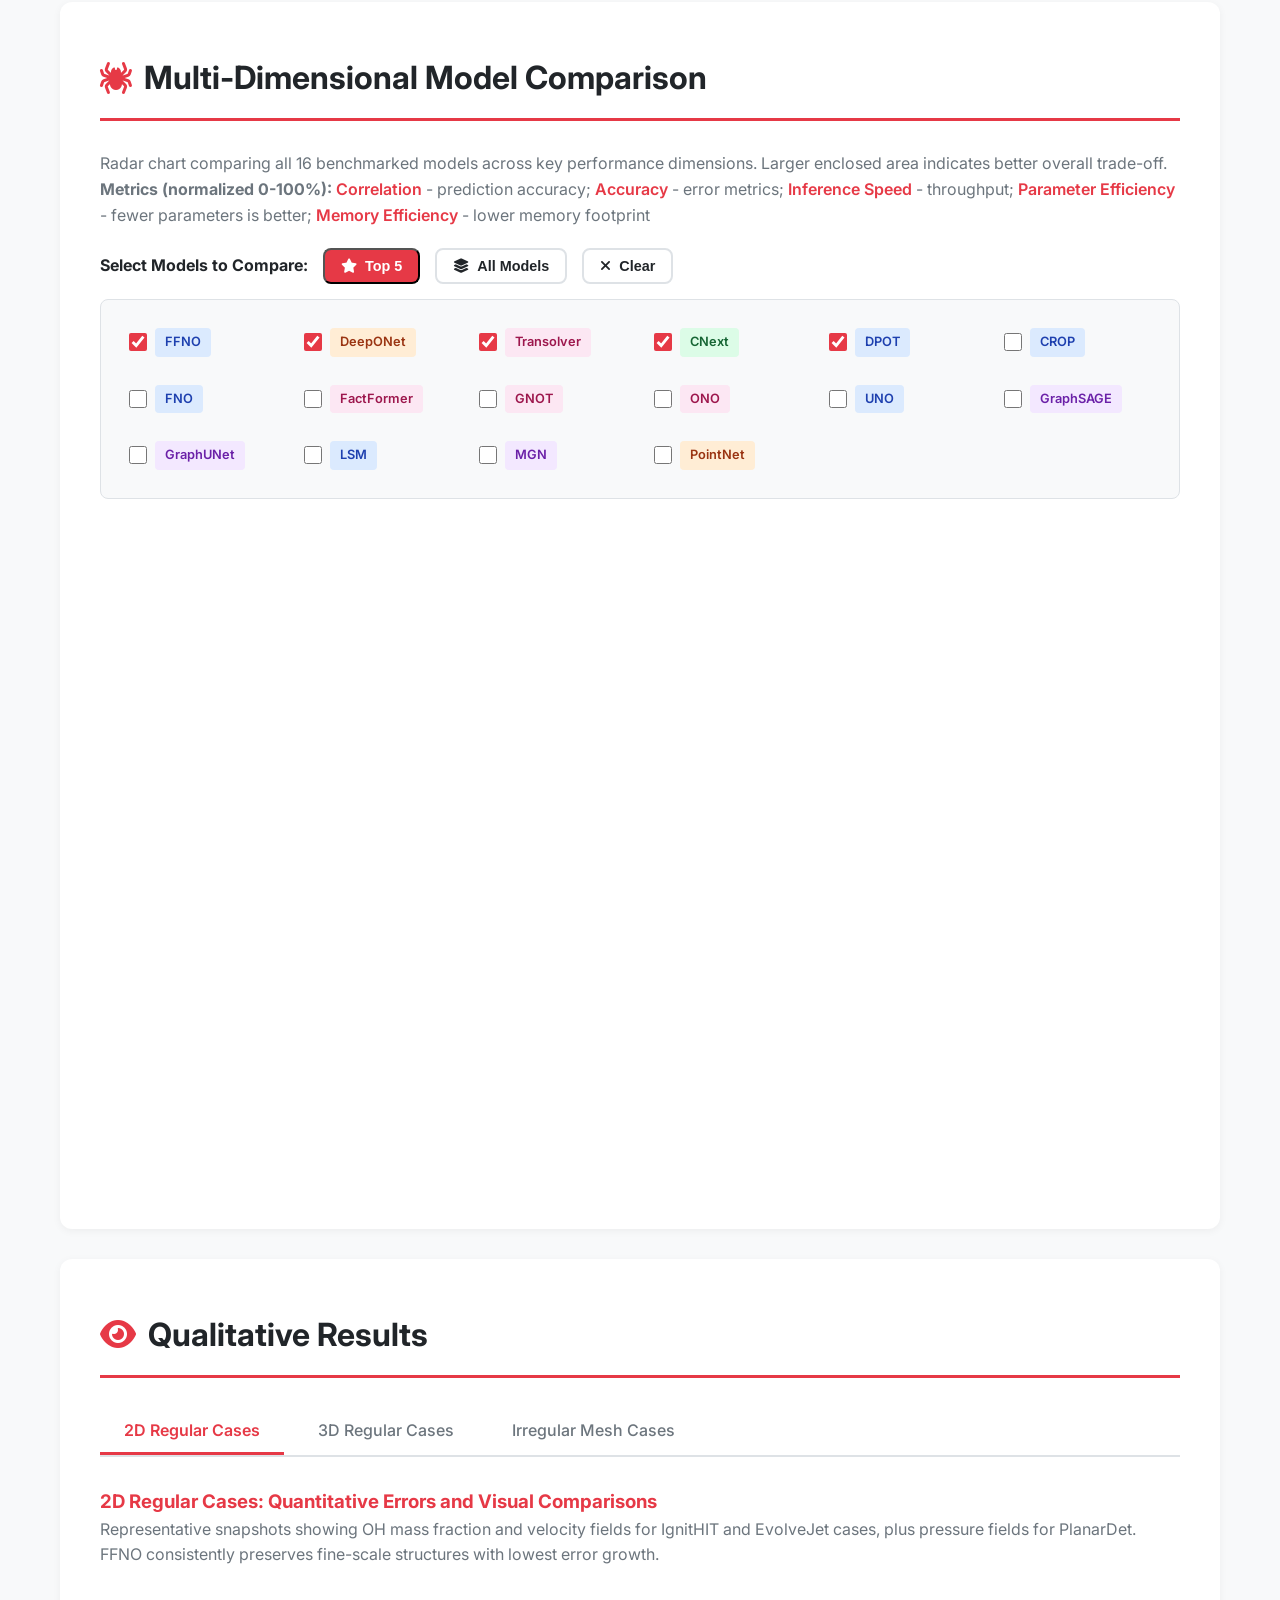
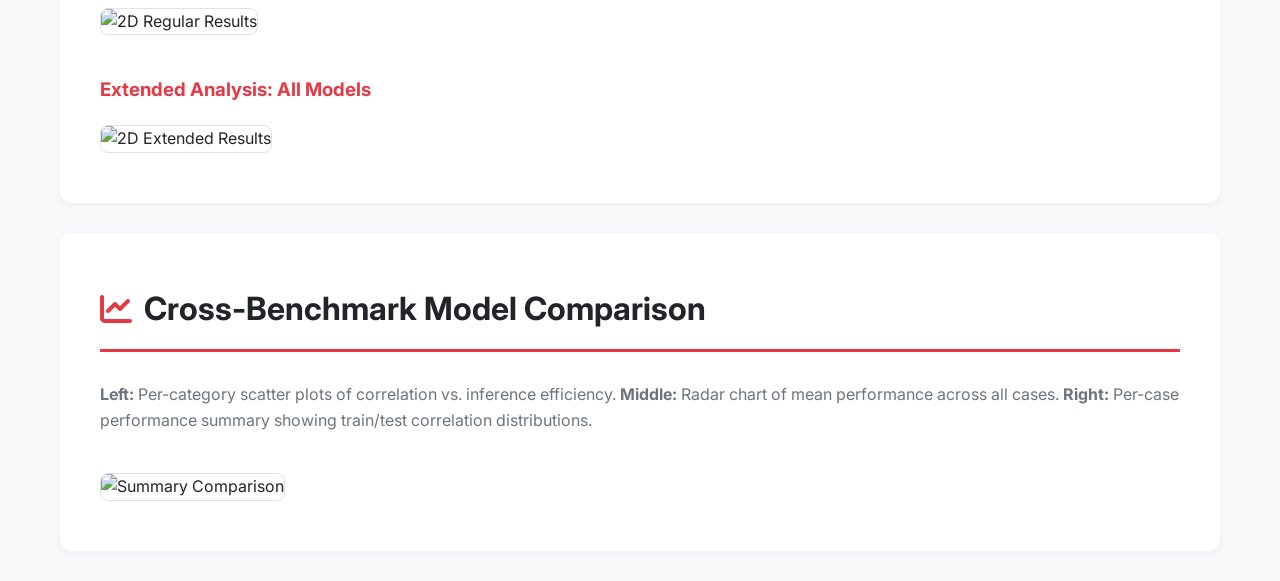
==== commit 9c0d4296: "Update index.html" ====
--- a/index.html
+++ b/index.html
@@ -1077,7 +1077,7 @@
         </section>
 
         <!-- Per-Case Performance Heatmap -->
-        <section>
+        <!-- <section>
             <h2><i class="fas fa-th"></i> Per-Case Performance Matrix</h2>
             <p style="color: var(--text-light); margin-bottom: 20px;">
                 Each dot represents one model-case pair. Dot size encodes correlation (larger = higher correlation), 
@@ -1104,7 +1104,7 @@
                     <canvas id="heatmapTrainChart"></canvas>
                 </div>
             </div>
-        </section>
+        </section> -->
 
         <!-- Qualitative Results -->
         <section>
@@ -1175,63 +1175,96 @@
     <script>
         // ==================== DATA ====================
         const leaderboardData = [
-            // IgnitHIT
-            {id: 1, model: "FFNO", family: "Spectral", case: "IgnitHIT", correlation: 0.97357, test_error: 1.8739, params: 8.94, infertime: 0.15, train_error: 0.518, val_error: 1.864},
-            {id: 2, model: "CNext", family: "Convolutional", case: "IgnitHIT", correlation: 0.96087, test_error: 2.7122, params: 0.459, infertime: 0.439, train_error: 2.467, val_error: 3.174},
-            {id: 3, model: "CROP", family: "Spectral", case: "IgnitHIT", correlation: 0.94906, test_error: 4.3738, params: 65.1, infertime: 0.780, train_error: 0.203, val_error: 5.245},
-            {id: 4, model: "FactFormer", family: "Transformer", case: "IgnitHIT", correlation: 0.95699, test_error: 2.9051, params: 9.21, infertime: 0.664, train_error: 0.616, val_error: 2.741},
-            {id: 5, model: "DeepONet", family: "Pointwise", case: "IgnitHIT", correlation: 0.68603, test_error: 48.248, params: 0.382, infertime: 0.078, train_error: 39.627, val_error: 48.539},
-            
-            // EvolveJet
-            {id: 6, model: "FFNO", family: "Spectral", case: "EvolveJet", correlation: 0.95078, test_error: 0.979, params: 78.7, infertime: 0.275, train_error: 0.539, val_error: 2.498},
-            {id: 7, model: "CNext", family: "Convolutional", case: "EvolveJet", correlation: 0.92558, test_error: 2.588, params: 28.9, infertime: 0.465, train_error: 1.055, val_error: 4.249},
-            {id: 8, model: "FactFormer", family: "Transformer", case: "EvolveJet", correlation: 0.92762, test_error: 1.545, params: 9.22, infertime: 0.879, train_error: 0.567, val_error: 2.148},
-            {id: 9, model: "DeepONet", family: "Pointwise", case: "EvolveJet", correlation: 0.62205, test_error: 18.331, params: 0.831, infertime: 0.235, train_error: 7.854, val_error: 28.788},
-            
-            // PlanarDet
-            {id: 10, model: "FFNO", family: "Spectral", case: "PlanarDet", correlation: 0.99144, test_error: 9.538, params: 8.94, infertime: 0.365, train_error: 13.399, val_error: 12.577},
-            {id: 11, model: "CNext", family: "Convolutional", case: "PlanarDet", correlation: 0.89513, test_error: 25.134, params: 28.8, infertime: 0.537, train_error: 10.241, val_error: 10.954},
-            {id: 12, model: "FactFormer", family: "Transformer", case: "PlanarDet", correlation: 0.98904, test_error: 11.836, params: 9.21, infertime: 1.168, train_error: 11.364, val_error: 15.974},
-            {id: 13, model: "DPOT", family: "Spectral", case: "PlanarDet", correlation: 0.98468, test_error: 12.187, params: 41.1, infertime: 0.793, train_error: 8.723, val_error: 16.275},
-            
-            // ReactTGV
-            {id: 14, model: "FFNO", family: "Spectral", case: "ReactTGV", correlation: 0.89590, test_error: 18.446, params: 13.1, infertime: 0.370, train_error: 1.481, val_error: 1.837},
-            {id: 15, model: "CNext", family: "Convolutional", case: "ReactTGV", correlation: 0.87934, test_error: 32.223, params: 35.6, infertime: 0.691, train_error: 5.930, val_error: 4.164},
-            {id: 16, model: "DeepONet", family: "Pointwise", case: "ReactTGV", correlation: 0.23663, test_error: 65.633, params: 0.076, infertime: 7.098, train_error: 29.313, val_error: 31.192},
-            
-            // PropHIT
-            {id: 17, model: "DPOT", family: "Spectral", case: "PropHIT", correlation: 0.41330, test_error: 49.856, params: 70.3, infertime: 0.766, train_error: 78.383, val_error: 136.14},
-            {id: 18, model: "CNext", family: "Convolutional", case: "PropHIT", correlation: 0.44553, test_error: 64.965, params: 0.680, infertime: 0.384, train_error: 85.627, val_error: 137.11},
-            {id: 19, model: "Transolver", family: "Transformer", case: "PropHIT", correlation: 0.39358, test_error: 61.347, params: 0.281, infertime: 0.426, train_error: 141.37, val_error: 149.70},
-            
-            // PoolFire
-            {id: 20, model: "DeepONet", family: "Pointwise", case: "PoolFire", correlation: 0.76791, test_error: 23.242, params: 0.013, infertime: 2.615, train_error: 26.715, val_error: 11.051},
-            {id: 21, model: "DPOT", family: "Spectral", case: "PoolFire", correlation: 0.92327, test_error: 25.935, params: 68.2, infertime: 0.421, train_error: 12.318, val_error: 12.007},
-            {id: 22, model: "FFNO", family: "Spectral", case: "PoolFire", correlation: 0.84658, test_error: 24.691, params: 13.1, infertime: 0.240, train_error: 14.566, val_error: 11.817},
-            
-            // SupCavityFlame
-            {id: 23, model: "LSM", family: "Spectral", case: "SupCavityFlame", correlation: 0.75046, test_error: 33.851, params: 118.7, infertime: 0.578, train_error: 27.487, val_error: 36.600},
-            {id: 24, model: "DeepONet", family: "Pointwise", case: "SupCavityFlame", correlation: 0.79271, test_error: 34.423, params: 0.016, infertime: 0.218, train_error: 26.823, val_error: 40.111},
-            {id: 25, model: "PointNet", family: "Pointwise", case: "SupCavityFlame", correlation: 0.76024, test_error: 37.366, params: 0.919, infertime: 0.139, train_error: 33.678, val_error: 47.484},
-            {id: 26, model: "Transolver", family: "Transformer", case: "SupCavityFlame", correlation: 0.75247, test_error: 37.939, params: 0.186, infertime: 0.186, train_error: 30.625, val_error: 40.065},
-            
-            // ObstacleDet
-            {id: 27, model: "DeepONet", family: "Pointwise", case: "ObstacleDet", correlation: 0.96460, test_error: 57.137, params: 0.051, infertime: 0.266, train_error: 84.087, val_error: 60.735},
-            {id: 28, model: "LSM", family: "Spectral", case: "ObstacleDet", correlation: 0.97671, test_error: 60.311, params: 33.5, infertime: 0.979, train_error: 88.534, val_error: 54.179},
-            {id: 29, model: "GraphUNet", family: "Graph/Mesh", case: "ObstacleDet", correlation: 0.93926, test_error: 81.314, params: 0.891, infertime: 22.953, train_error: 85.434, val_error: 134.14},
-            
-            // SymmCoaxFlame
-            {id: 30, model: "DeepONet", family: "Pointwise", case: "SymmCoaxFlame", correlation: 0.79584, test_error: 29.564, params: 0.532, infertime: 0.321, train_error: 27.354, val_error: 27.818},
-            {id: 31, model: "LSM", family: "Spectral", case: "SymmCoaxFlame", correlation: 0.71576, test_error: 35.544, params: 118.7, infertime: 0.798, train_error: 29.637, val_error: 27.304},
-            {id: 32, model: "Transolver", family: "Transformer", case: "SymmCoaxFlame", correlation: 0.68579, test_error: 47.192, params: 0.188, infertime: 0.303, train_error: 46.059, val_error: 38.529},
-            
-            // MultiCoaxFlame
-            {id: 33, model: "DeepONet", family: "Pointwise", case: "MultiCoaxFlame", correlation: 0.70615, test_error: 31.841, params: 0.118, infertime: 0.850, train_error: 27.646, val_error: 25.961},
-            
-            // FacadeFire
-            {id: 34, model: "DeepONet", family: "Pointwise", case: "FacadeFire", correlation: 0.94302, test_error: 24.957, params: 0.332, infertime: 0.212, train_error: 28.477, val_error: 35.691},
-            {id: 35, model: "Transolver", family: "Transformer", case: "FacadeFire", correlation: 0.94152, test_error: 26.387, params: 0.035, infertime: 0.157, train_error: 31.791, val_error: 36.741},
-            {id: 36, model: "GraphUNet", family: "Graph/Mesh", case: "FacadeFire", correlation: 0.93435, test_error: 28.142, params: 7.91, infertime: 13.201, train_error: 31.615, val_error: 38.452},
+            {"id": 1, "model": "CNext", "family": "Convolutional", "case": "PlanarDet", "correlation": 0.89513, "test_error": 25.134, "params": 28.826, "infertime": 0.537, "train_error": 10.241, "val_error": 10.954, "memory": 3.796},
+            {"id": 2, "model": "CROP", "family": "Spectral", "case": "PlanarDet", "correlation": 0.95567, "test_error": 24.026, "params": 591.735, "infertime": 0.573, "train_error": 15.338, "val_error": 31.644, "memory": 8.882},
+            {"id": 3, "model": "DPOT", "family": "Spectral", "case": "PlanarDet", "correlation": 0.98468, "test_error": 12.187, "params": 41.071, "infertime": 0.793, "train_error": 8.723, "val_error": 16.275, "memory": 13.113},
+            {"id": 4, "model": "DeepONet", "family": "Pointwise", "case": "PlanarDet", "correlation": 0.78803, "test_error": 31.197, "params": 0.017, "infertime": 0.127, "train_error": 51.233, "val_error": 34.156, "memory": 15.412},
+            {"id": 5, "model": "FFNO", "family": "Spectral", "case": "PlanarDet", "correlation": 0.99144, "test_error": 9.538, "params": 8.937, "infertime": 0.365, "train_error": 13.399, "val_error": 12.577, "memory": 15.558},
+            {"id": 6, "model": "FNO", "family": "Spectral", "case": "PlanarDet", "correlation": 0.89918, "test_error": 27.104, "params": 134.271, "infertime": 0.131, "train_error": 40.389, "val_error": 27.911, "memory": 14.591},
+            {"id": 7, "model": "FactFormer", "family": "Transformer", "case": "PlanarDet", "correlation": 0.98904, "test_error": 11.836, "params": 9.215, "infertime": 1.168, "train_error": 11.364, "val_error": 15.974, "memory": 48.282},
+            {"id": 8, "model": "GNOT", "family": "Transformer", "case": "PlanarDet", "correlation": 0.60514, "test_error": 98.392, "params": 4.363, "infertime": 0.325, "train_error": 149.77, "val_error": 73.912, "memory": 48.784},
+            {"id": 9, "model": "ONO", "family": "Transformer", "case": "PlanarDet", "correlation": 0.53047, "test_error": 93.993, "params": 0.223, "infertime": 4.7, "train_error": 94.133, "val_error": 50.452, "memory": 48.756},
+            {"id": 10, "model": "Transolver", "family": "Transformer", "case": "PlanarDet", "correlation": 0.83098, "test_error": 39.074, "params": 0.563, "infertime": 0.489, "train_error": 125.722, "val_error": 53.032, "memory": 48.769},
+            {"id": 11, "model": "UNO", "family": "Spectral", "case": "PlanarDet", "correlation": 0.9181, "test_error": 34.412, "params": 2093.553, "infertime": 1.427, "train_error": 28.632, "val_error": 34.318, "memory": 33.247},
+            {"id": 12, "model": "CNext", "family": "Convolutional", "case": "EvolveJet", "correlation": 0.93064, "test_error": 2.588, "params": 28.856, "infertime": 0.465, "train_error": 1.055, "val_error": 4.249, "memory": 0.828},
+            {"id": 13, "model": "CROP", "family": "Spectral", "case": "EvolveJet", "correlation": 0.87258, "test_error": 3.408, "params": 65.107, "infertime": 0.383, "train_error": 1.661, "val_error": 3.699, "memory": 1.02},
+            {"id": 14, "model": "DPOT", "family": "Spectral", "case": "EvolveJet", "correlation": 0.92364, "test_error": 3.361, "params": 9.172, "infertime": 0.518, "train_error": 2.099, "val_error": 5.32, "memory": 1.554},
+            {"id": 15, "model": "DeepONet", "family": "Pointwise", "case": "EvolveJet", "correlation": 0.77295, "test_error": 18.331, "params": 0.831, "infertime": 0.235, "train_error": 7.854, "val_error": 28.788, "memory": 5.775},
+            {"id": 16, "model": "FFNO", "family": "Spectral", "case": "EvolveJet", "correlation": 0.97774, "test_error": 0.979, "params": 78.703, "infertime": 0.275, "train_error": 0.539, "val_error": 2.498, "memory": 5.237},
+            {"id": 17, "model": "FNO", "family": "Spectral", "case": "EvolveJet", "correlation": 0.9068, "test_error": 2.97, "params": 1208.14, "infertime": 0.112, "train_error": 0.958, "val_error": 7.212, "memory": 18.041},
+            {"id": 18, "model": "FactFormer", "family": "Transformer", "case": "EvolveJet", "correlation": 0.96935, "test_error": 1.544, "params": 9.221, "infertime": 0.879, "train_error": 0.567, "val_error": 2.148, "memory": 22.766},
+            {"id": 19, "model": "GNOT", "family": "Transformer", "case": "EvolveJet", "correlation": 0.92987, "test_error": 7.47, "params": 4.383, "infertime": 0.254, "train_error": 5.032, "val_error": 12.567, "memory": 27.269},
+            {"id": 20, "model": "ONO", "family": "Transformer", "case": "EvolveJet", "correlation": 0.51455, "test_error": 70.962, "params": 1.248, "infertime": 2.894, "train_error": 75.289, "val_error": 88.59, "memory": 27.295},
+            {"id": 21, "model": "Transolver", "family": "Transformer", "case": "EvolveJet", "correlation": 0.58629, "test_error": 56.099, "params": 3.1, "infertime": 0.465, "train_error": 71.499, "val_error": 77.775, "memory": 27.292},
+            {"id": 22, "model": "UNO", "family": "Spectral", "case": "EvolveJet", "correlation": 0.86212, "test_error": 4.09, "params": 235.049, "infertime": 0.778, "train_error": 4.164, "val_error": 5.313, "memory": 25.571},
+            {"id": 23, "model": "CNext", "family": "Convolutional", "case": "IgnitHIT", "correlation": 0.95893, "test_error": 2.712, "params": 0.459, "infertime": 0.439, "train_error": 2.467, "val_error": 3.174, "memory": 0.096},
+            {"id": 24, "model": "CROP", "family": "Spectral", "case": "IgnitHIT", "correlation": 0.9371, "test_error": 4.374, "params": 65.099, "infertime": 0.78, "train_error": 0.203, "val_error": 5.244, "memory": 0.984},
+            {"id": 25, "model": "DPOT", "family": "Spectral", "case": "IgnitHIT", "correlation": 0.91859, "test_error": 5.901, "params": 36.198, "infertime": 0.668, "train_error": 1.465, "val_error": 6.149, "memory": 1.212},
+            {"id": 26, "model": "DeepONet", "family": "Pointwise", "case": "IgnitHIT", "correlation": 0.42481, "test_error": 48.248, "params": 0.382, "infertime": 0.078, "train_error": 39.627, "val_error": 48.54, "memory": 1.588},
+            {"id": 27, "model": "FFNO", "family": "Spectral", "case": "IgnitHIT", "correlation": 0.97138, "test_error": 1.874, "params": 8.936, "infertime": 0.15, "train_error": 0.518, "val_error": 1.864, "memory": 1.66},
+            {"id": 28, "model": "FNO", "family": "Spectral", "case": "IgnitHIT", "correlation": 0.90045, "test_error": 6.911, "params": 8.408, "infertime": 0.059, "train_error": 5.499, "val_error": 8.453, "memory": 1.632},
+            {"id": 29, "model": "FactFormer", "family": "Transformer", "case": "IgnitHIT", "correlation": 0.95574, "test_error": 2.905, "params": 9.214, "infertime": 0.664, "train_error": 0.616, "val_error": 2.741, "memory": 2.532},
+            {"id": 30, "model": "GNOT", "family": "Transformer", "case": "IgnitHIT", "correlation": 0.83822, "test_error": 13.38, "params": 4.363, "infertime": 0.203, "train_error": 8.179, "val_error": 12.94, "memory": 2.565},
+            {"id": 31, "model": "ONO", "family": "Transformer", "case": "IgnitHIT", "correlation": 0.67128, "test_error": 39.596, "params": 6.417, "infertime": 5.233, "train_error": 38.208, "val_error": 46.32, "memory": 2.631},
+            {"id": 32, "model": "Transolver", "family": "Transformer", "case": "IgnitHIT", "correlation": 0.85766, "test_error": 13.925, "params": 3.09, "infertime": 0.538, "train_error": 14.861, "val_error": 23.25, "memory": 2.648},
+            {"id": 33, "model": "UNO", "family": "Spectral", "case": "IgnitHIT", "correlation": 0.92125, "test_error": 5.592, "params": 378.082, "infertime": 0.671, "train_error": 1.031, "val_error": 4.882, "memory": 5.645},
+            {"id": 34, "model": "CNext", "family": "Convolutional", "case": "PropHIT", "correlation": 0.44553, "test_error": 64.965, "params": 0.68, "infertime": 0.384, "train_error": 85.627, "val_error": 137.112, "memory": 7.751},
+            {"id": 35, "model": "CROP", "family": "Spectral", "case": "PropHIT", "correlation": 0.25469, "test_error": 82.875, "params": 134.237, "infertime": 0.401, "train_error": 31.045, "val_error": 181.968, "memory": 6.737},
+            {"id": 36, "model": "DPOT", "family": "Spectral", "case": "PropHIT", "correlation": 0.41330, "test_error": 49.856, "params": 70.345, "infertime": 0.766, "train_error": 78.383, "val_error": 136.142, "memory": 6.716},
+            {"id": 37, "model": "DeepONet", "family": "Pointwise", "case": "PropHIT", "correlation": 0.12463, "test_error": 68.479, "params": 0.018, "infertime": 4.005, "train_error": 68.799, "val_error": 159.503, "memory": 16.320},
+            {"id": 38, "model": "FFNO", "family": "Spectral", "case": "PropHIT", "correlation": 0.30569, "test_error": 69.034, "params": 0.864, "infertime": 0.190, "train_error": 68.196, "val_error": 150.142, "memory": 16.850},
+            {"id": 39, "model": "FNO", "family": "Spectral", "case": "PropHIT", "correlation": 0.23687, "test_error": 91.666, "params": 268.455, "infertime": 0.196, "train_error": 120.175, "val_error": 193.725, "memory": 14.853},
+            {"id": 40, "model": "Transolver", "family": "Transformer", "case": "PropHIT", "correlation": 0.39358, "test_error": 61.347, "params": 0.281, "infertime": 0.426, "train_error": 141.369, "val_error": 149.701, "memory": 29.150},
+            {"id": 41, "model": "UNO", "family": "Spectral", "case": "PropHIT", "correlation": 0.21644, "test_error": 83.604, "params": 73.668, "infertime": 0.993, "train_error": 47.453, "val_error": 159.423, "memory": 33.595},
+            {"id": 42, "model": "CNext", "family": "Convolutional", "case": "PoolFire", "correlation": 0.62052, "test_error": 29.449, "params": 35.564, "infertime": 0.472, "train_error": 23.913, "val_error": 14.599, "memory": 9.489},
+            {"id": 43, "model": "CROP", "family": "Spectral", "case": "PoolFire", "correlation": 0.76847, "test_error": 27.962, "params": 134.236, "infertime": 0.357, "train_error": 3.931, "val_error": 14.232, "memory": 8.606},
+            {"id": 44, "model": "DPOT", "family": "Spectral", "case": "PoolFire", "correlation": 0.88877, "test_error": 25.935, "params": 68.243, "infertime": 0.421, "train_error": 12.318, "val_error": 12.007, "memory": 8.730},
+            {"id": 45, "model": "DeepONet", "family": "Pointwise", "case": "PoolFire", "correlation": 0.81595, "test_error": 23.242, "params": 0.013, "infertime": 2.615, "train_error": 26.715, "val_error": 11.051, "memory": 9.385},
+            {"id": 46, "model": "FFNO", "family": "Spectral", "case": "PoolFire", "correlation": 0.87243, "test_error": 24.691, "params": 13.130, "infertime": 0.240, "train_error": 14.566, "val_error": 11.817, "memory": 30.331},
+            {"id": 47, "model": "FNO", "family": "Spectral", "case": "PoolFire", "correlation": 0.80643, "test_error": 25.324, "params": 268.454, "infertime": 0.112, "train_error": 6.671, "val_error": 12.729, "memory": 28.380},
+            {"id": 48, "model": "Transolver", "family": "Transformer", "case": "PoolFire", "correlation": 0.60377, "test_error": 29.182, "params": 1.449, "infertime": 0.451, "train_error": 33.178, "val_error": 11.919, "memory": 37.849},
+            {"id": 49, "model": "UNO", "family": "Spectral", "case": "PoolFire", "correlation": 0.85909, "test_error": 29.186, "params": 77.501, "infertime": 0.771, "train_error": 24.372, "val_error": 15.211, "memory": 40.706},
+            {"id": 50, "model": "CNext", "family": "Convolutional", "case": "ReactTGV", "correlation": 0.92748, "test_error": 32.223, "params": 35.571, "infertime": 0.691, "train_error": 5.930, "val_error": 4.164, "memory": 14.992},
+            {"id": 51, "model": "CROP", "family": "Spectral", "case": "ReactTGV", "correlation": 0.59453, "test_error": 65.092, "params": 134.237, "infertime": 0.473, "train_error": 18.558, "val_error": 25.671, "memory": 14.109},
+            {"id": 52, "model": "DPOT", "family": "Spectral", "case": "ReactTGV", "correlation": 0.84172, "test_error": 38.761, "params": 240.186, "infertime": 0.863, "train_error": 2.853, "val_error": 6.220, "memory": 12.952},
+            {"id": 53, "model": "DeepONet", "family": "Pointwise", "case": "ReactTGV", "correlation": 0.46155, "test_error": 65.633, "params": 0.076, "infertime": 7.097, "train_error": 29.313, "val_error": 31.192, "memory": 31.977},
+            {"id": 54, "model": "FFNO", "family": "Spectral", "case": "ReactTGV", "correlation": 0.94586, "test_error": 18.446, "params": 13.131, "infertime": 0.370, "train_error": 1.481, "val_error": 1.837, "memory": 49.696},
+            {"id": 55, "model": "FNO", "family": "Spectral", "case": "ReactTGV", "correlation": 0.52869, "test_error": 69.544, "params": 268.454, "infertime": 0.190, "train_error": 2.301, "val_error": 24.082, "memory": 47.745},
+            {"id": 56, "model": "Transolver", "family": "Transformer", "case": "ReactTGV", "correlation": 0.28040, "test_error": 148.391, "params": 0.281, "infertime": 0.686, "train_error": 100.027, "val_error": 80.459, "memory": 44.792},
+            {"id": 57, "model": "UNO", "family": "Spectral", "case": "ReactTGV", "correlation": 0.65624, "test_error": 63.151, "params": 94.508, "infertime": 1.119, "train_error": 15.606, "val_error": 11.308, "memory": 49.076},
+            {"id": 58, "model": "DeepONet", "family": "Pointwise", "case": "ObstacleDet", "correlation": 0.96460, "test_error": 57.137, "params": 0.051, "infertime": 0.266, "train_error": 84.087, "val_error": 60.735, "memory": 2.941},
+            {"id": 59, "model": "GraphSAGE", "family": "Graph/Mesh", "case": "ObstacleDet", "correlation": 0.50415, "test_error": 203.096, "params": 0.013, "infertime": 0.228, "train_error": 208.207, "val_error": 219.625, "memory": 2.984},
+            {"id": 60, "model": "GraphUNet", "family": "Graph/Mesh", "case": "ObstacleDet", "correlation": 0.93926, "test_error": 81.314, "params": 0.891, "infertime": 22.953, "train_error": 85.434, "val_error": 134.137, "memory": 17.692},
+            {"id": 61, "model": "LSM", "family": "Spectral", "case": "ObstacleDet", "correlation": 0.97671, "test_error": 60.311, "params": 33.528, "infertime": 0.979, "train_error": 88.534, "val_error": 54.179, "memory": 28.034},
+            {"id": 62, "model": "MGN", "family": "Graph/Mesh", "case": "ObstacleDet", "correlation": 0.49494, "test_error": 185.014, "params": 0.045, "infertime": 0.184, "train_error": 193.538, "val_error": 237.554, "memory": 28.163},
+            {"id": 63, "model": "PointNet", "family": "Pointwise", "case": "ObstacleDet", "correlation": 0.87323, "test_error": 135.383, "params": 0.918, "infertime": 0.401, "train_error": 147.755, "val_error": 168.842, "memory": 28.283},
+            {"id": 64, "model": "Transolver", "family": "Transformer", "case": "ObstacleDet", "correlation": 0.90047, "test_error": 131.295, "params": 0.185, "infertime": 0.403, "train_error": 150.759, "val_error": 126.049, "memory": 28.285},
+            {"id": 65, "model": "DeepONet", "family": "Pointwise", "case": "SupCavityFlame", "correlation": 0.79271, "test_error": 34.423, "params": 0.016, "infertime": 0.218, "train_error": 26.823, "val_error": 40.111, "memory": 2.194},
+            {"id": 66, "model": "GraphSAGE", "family": "Graph/Mesh", "case": "SupCavityFlame", "correlation": 0.71465, "test_error": 43.665, "params": 0.014, "infertime": 0.134, "train_error": 37.306, "val_error": 50.671, "memory": 2.202},
+            {"id": 67, "model": "GraphUNet", "family": "Graph/Mesh", "case": "SupCavityFlame", "correlation": 0.73988, "test_error": 43.698, "params": 0.060, "infertime": 5.096, "train_error": 37.224, "val_error": 41.139, "memory": 8.381},
+            {"id": 68, "model": "LSM", "family": "Spectral", "case": "SupCavityFlame", "correlation": 0.75046, "test_error": 33.851, "params": 118.715, "infertime": 0.578, "train_error": 27.487, "val_error": 36.600, "memory": 47.112},
+            {"id": 69, "model": "MGN", "family": "Graph/Mesh", "case": "SupCavityFlame", "correlation": 0.74568, "test_error": 38.098, "params": 0.046, "infertime": 0.084, "train_error": 32.840, "val_error": 45.797, "memory": 47.555},
+            {"id": 70, "model": "PointNet", "family": "Pointwise", "case": "SupCavityFlame", "correlation": 0.76024, "test_error": 37.366, "params": 0.919, "infertime": 0.139, "train_error": 33.678, "val_error": 47.484, "memory": 47.991},
+            {"id": 71, "model": "Transolver", "family": "Transformer", "case": "SupCavityFlame", "correlation": 0.75247, "test_error": 37.939, "params": 0.186, "infertime": 0.186, "train_error": 30.625, "val_error": 40.065, "memory": 47.994},
+            {"id": 72, "model": "DeepONet", "family": "Pointwise", "case": "SymmCoaxFlame", "correlation": 0.81083, "test_error": 29.564, "params": 0.532, "infertime": 0.321, "train_error": 27.354, "val_error": 27.818, "memory": 15.755},
+            {"id": 73, "model": "GraphSAGE", "family": "Graph/Mesh", "case": "SymmCoaxFlame", "correlation": 0.21145, "test_error": 262.302, "params": 0.158, "infertime": 0.362, "train_error": 123.836, "val_error": 108.808, "memory": 15.779},
+            {"id": 74, "model": "GraphUNet", "family": "Graph/Mesh", "case": "SymmCoaxFlame", "correlation": 0.75175, "test_error": 108.752, "params": 0.895, "infertime": 32.650, "train_error": 51.304, "val_error": 44.092, "memory": 16.905},
+            {"id": 75, "model": "LSM", "family": "Spectral", "case": "SymmCoaxFlame", "correlation": 0.75888, "test_error": 35.544, "params": 118.718, "infertime": 0.798, "train_error": 29.637, "val_error": 27.304, "memory": 46.538},
+            {"id": 76, "model": "MGN", "family": "Graph/Mesh", "case": "SymmCoaxFlame", "correlation": 0.46385, "test_error": 241.239, "params": 0.601, "infertime": 0.380, "train_error": 118.875, "val_error": 122.949, "memory": 46.981},
+            {"id": 77, "model": "PointNet", "family": "Pointwise", "case": "SymmCoaxFlame", "correlation": 0.63945, "test_error": 85.111, "params": 3.672, "infertime": 0.772, "train_error": 88.038, "val_error": 68.667, "memory": 47.399},
+            {"id": 78, "model": "Transolver", "family": "Transformer", "case": "SymmCoaxFlame", "correlation": 0.69991, "test_error": 47.192, "params": 0.188, "infertime": 0.303, "train_error": 46.059, "val_error": 38.529, "memory": 47.414},
+            {"id": 79, "model": "DeepONet", "family": "Pointwise", "case": "FacadeFire", "correlation": 0.94302, "test_error": 24.957, "params": 0.332, "infertime": 0.212, "train_error": 28.477, "val_error": 35.691, "memory": 7.670},
+            {"id": 80, "model": "GraphSAGE", "family": "Graph/Mesh", "case": "FacadeFire", "correlation": 0.90851, "test_error": 34.703, "params": 0.061, "infertime": 0.134, "train_error": 42.819, "val_error": 46.395, "memory": 7.675},
+            {"id": 81, "model": "GraphUNet", "family": "Graph/Mesh", "case": "FacadeFire", "correlation": 0.93435, "test_error": 28.142, "params": 7.907, "infertime": 13.200, "train_error": 31.615, "val_error": 38.452, "memory": 22.457},
+            {"id": 82, "model": "MGN", "family": "Graph/Mesh", "case": "FacadeFire", "correlation": 0.90434, "test_error": 31.507, "params": 0.223, "infertime": 0.101, "train_error": 37.788, "val_error": 43.608, "memory": 22.487},
+            {"id": 83, "model": "PointNet", "family": "Pointwise", "case": "FacadeFire", "correlation": 0.92898, "test_error": 29.798, "params": 3.669, "infertime": 0.206, "train_error": 34.827, "val_error": 40.202, "memory": 22.490},
+            {"id": 84, "model": "Transolver", "family": "Transformer", "case": "FacadeFire", "correlation": 0.94152, "test_error": 26.387, "params": 0.035, "infertime": 0.157, "train_error": 31.790, "val_error": 36.741, "memory": 22.504},
+            {"id": 85, "model": "DeepONet", "family": "Pointwise", "case": "MultiCoaxFlame", "correlation": 0.70615, "test_error": 31.841, "params": 0.122, "infertime": 0.252, "train_error": 27.646, "val_error": 25.691, "memory": 15.880},
+            {"id": 86, "model": "GraphSAGE", "family": "Graph/Mesh", "case": "MultiCoaxFlame", "correlation": 0.02383, "test_error": 136.890, "params": 0.016, "infertime": 0.187, "train_error": 121.463, "val_error": 119.333, "memory": 15.907},
+            {"id": 87, "model": "GraphUNet", "family": "Graph/Mesh", "case": "MultiCoaxFlame", "correlation": 0.45859, "test_error": 107.016, "params": 0.895, "infertime": 14.353, "train_error": 99.223, "val_error": 98.823, "memory": 17.192},
+            {"id": 88, "model": "MGN", "family": "Graph/Mesh", "case": "MultiCoaxFlame", "correlation": 0.35686, "test_error": 111.171, "params": 0.046, "infertime": 0.128, "train_error": 99.316, "val_error": 97.224, "memory": 17.195},
+            {"id": 89, "model": "PointNet", "family": "Pointwise", "case": "MultiCoaxFlame", "correlation": 0.35799, "test_error": 86.455, "params": 0.921, "infertime": 0.206, "train_error": 77.517, "val_error": 73.888, "memory": 17.191},
+            {"id": 90, "model": "Transolver", "family": "Transformer", "case": "MultiCoaxFlame", "correlation": 0.67750, "test_error": 68.507, "params": 0.188, "infertime": 0.268, "train_error": 62.787, "val_error": 60.162, "memory": 17.193}
         ];
 
         // ==================== UTILITY FUNCTIONS ====================
@@ -1297,7 +1330,7 @@
                             </div>
                             <div class="stat-box">
                                 <div class="stat-label">Correlation</div>
-                                <div class="stat-value">${row.correlation.toFixed(5)}</div>
+                                <div class="stat-value">${row.correlation ? row.correlation.toFixed(5) : 'N/A'}</div>
                             </div>
                             <div class="stat-box">
                                 <div class="stat-label">Parameters (M)</div>
@@ -1306,6 +1339,10 @@
                             <div class="stat-box">
                                 <div class="stat-label">Inference Time (s)</div>
                                 <div class="stat-value">${row.infertime.toFixed(3)}</div>
+                            </div>
+                            <div class="stat-box">
+                                <div class="stat-label">Memory (MB)</div>
+                                <div class="stat-value">${row.memory.toFixed(3)}</div>
                             </div>
                         </div>
                     </td>
